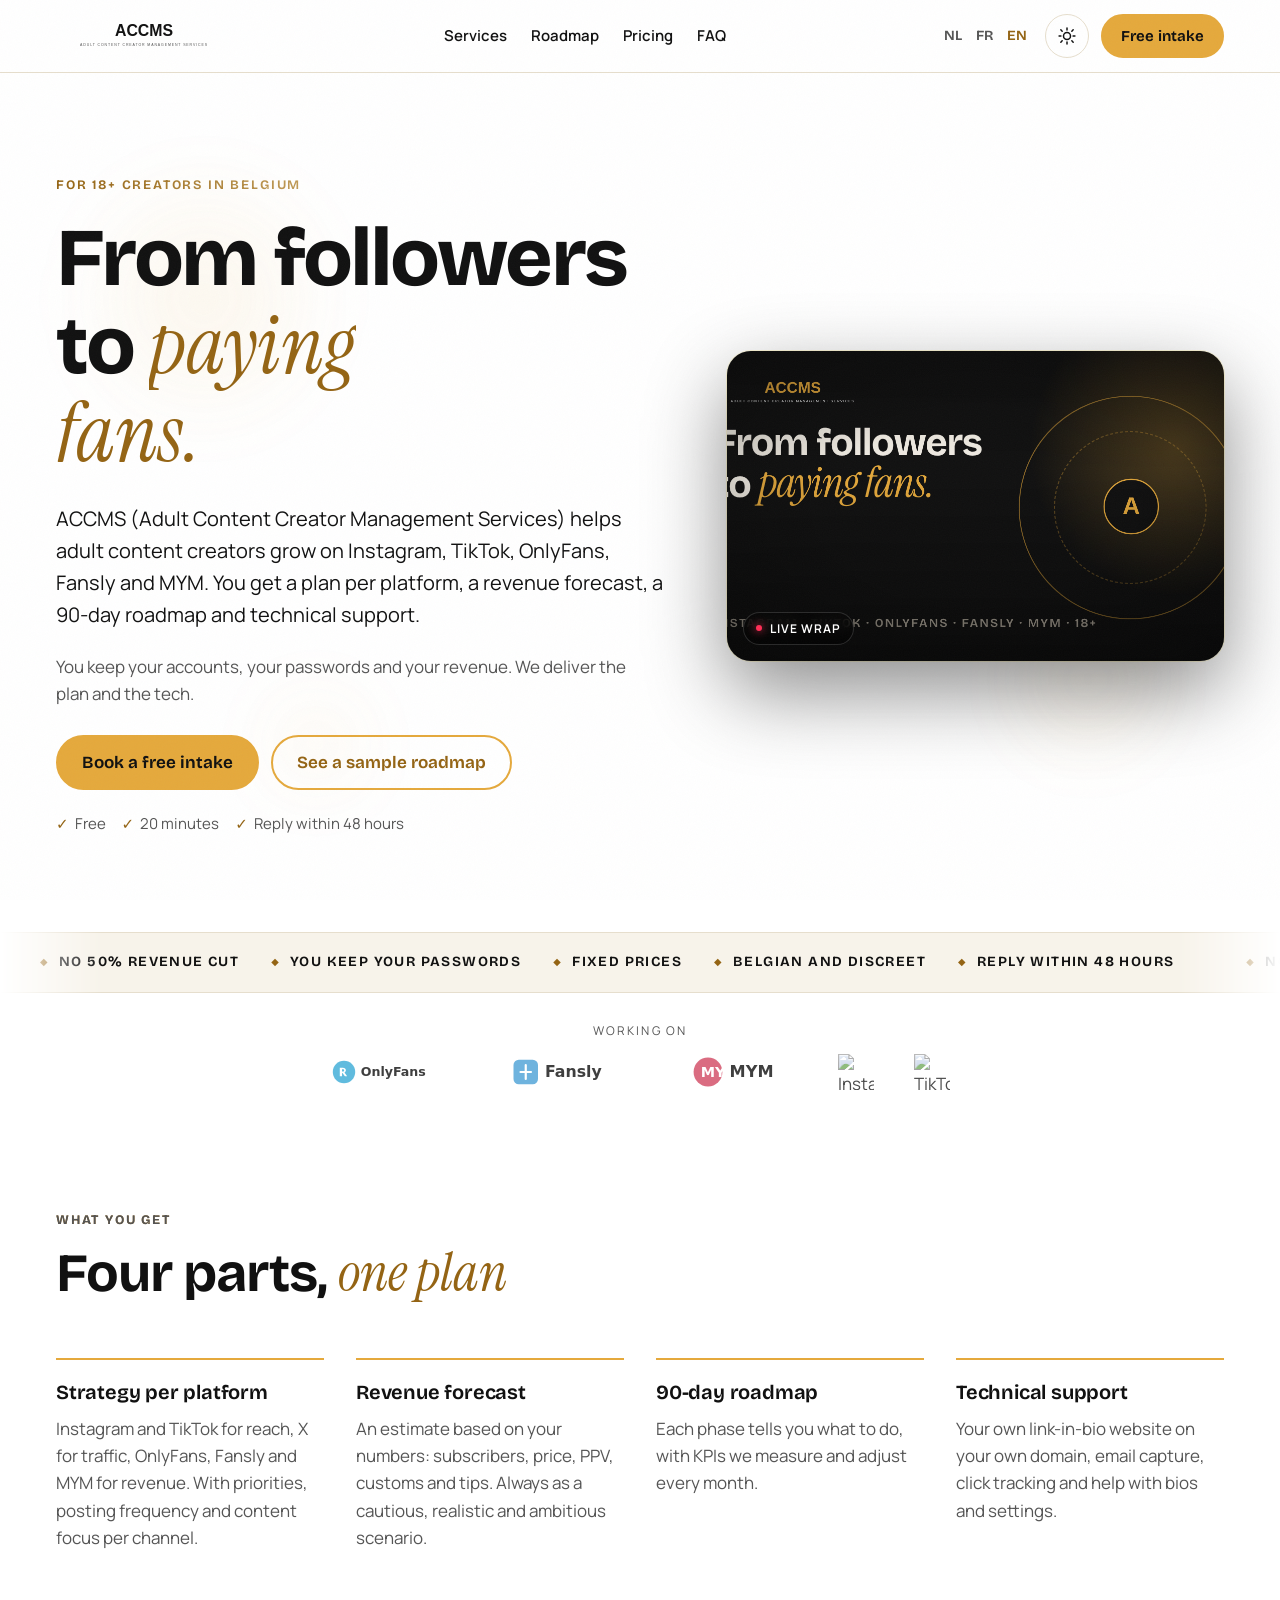
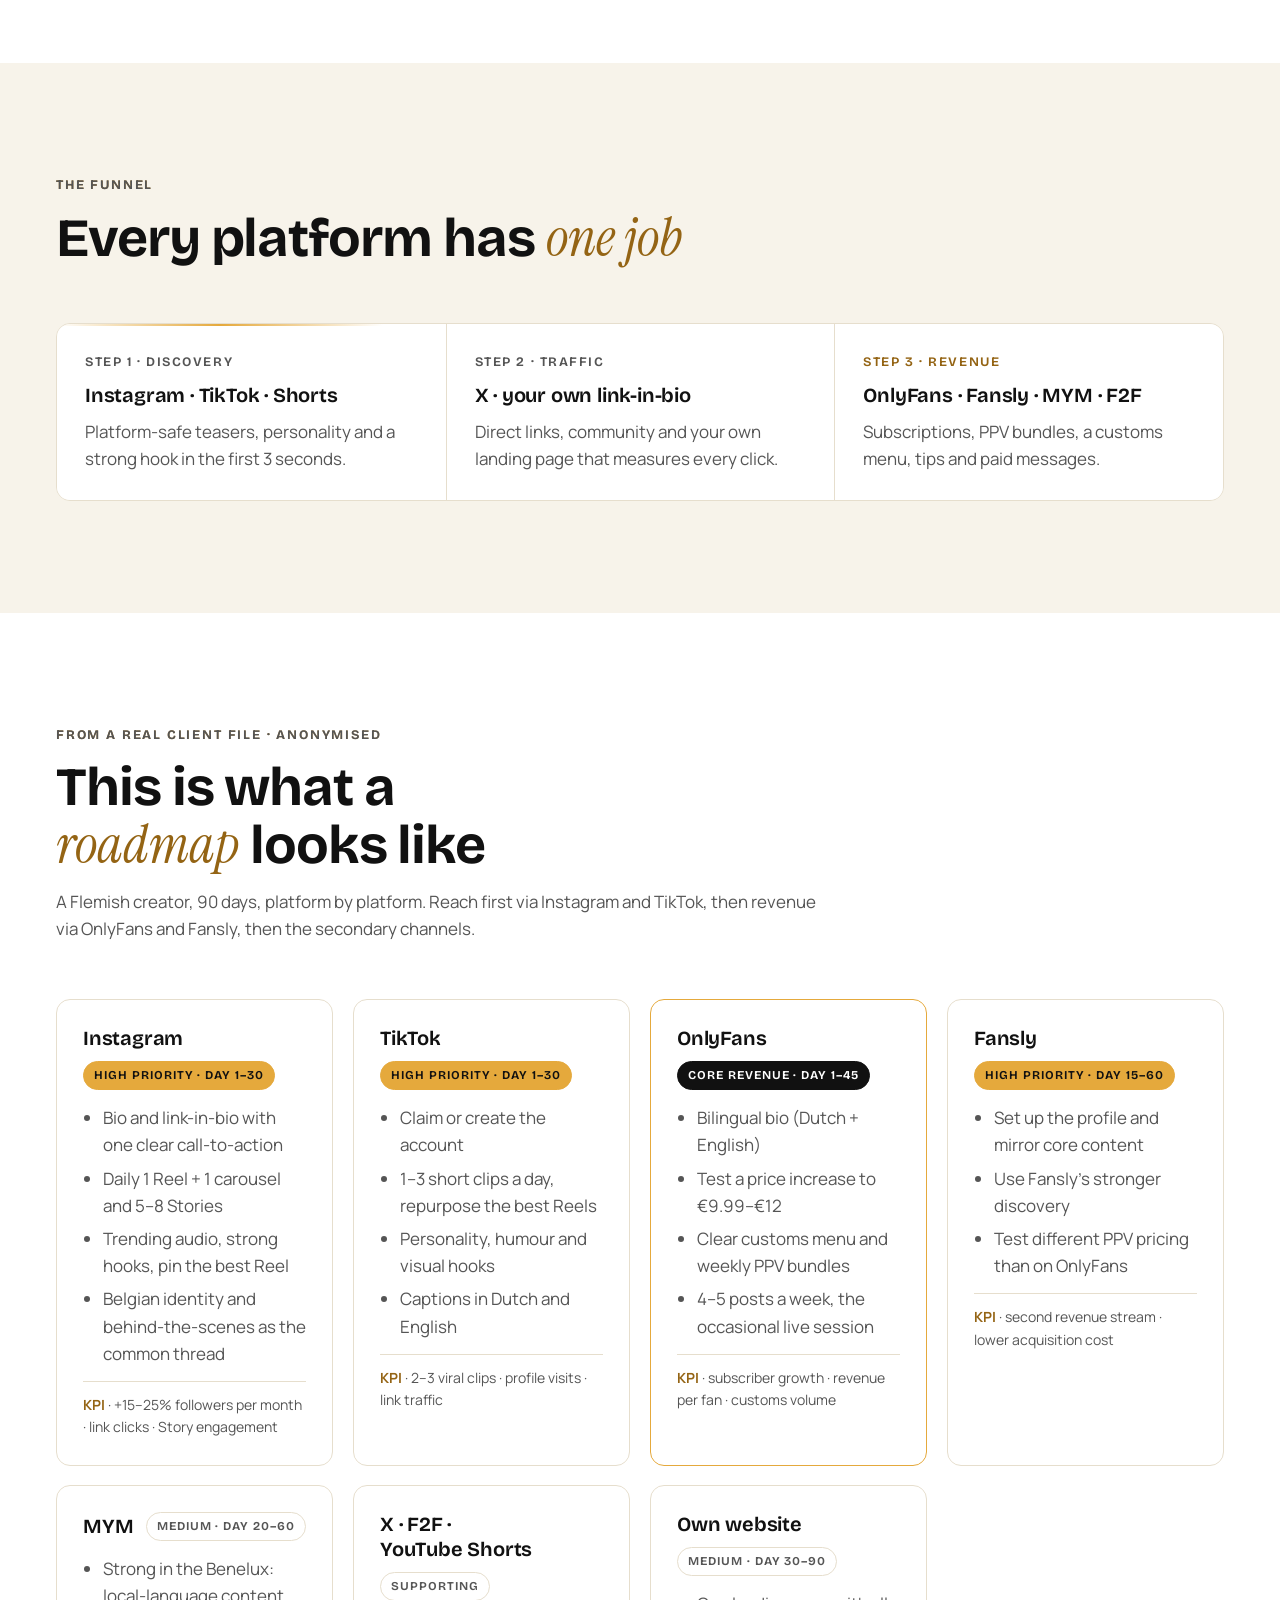
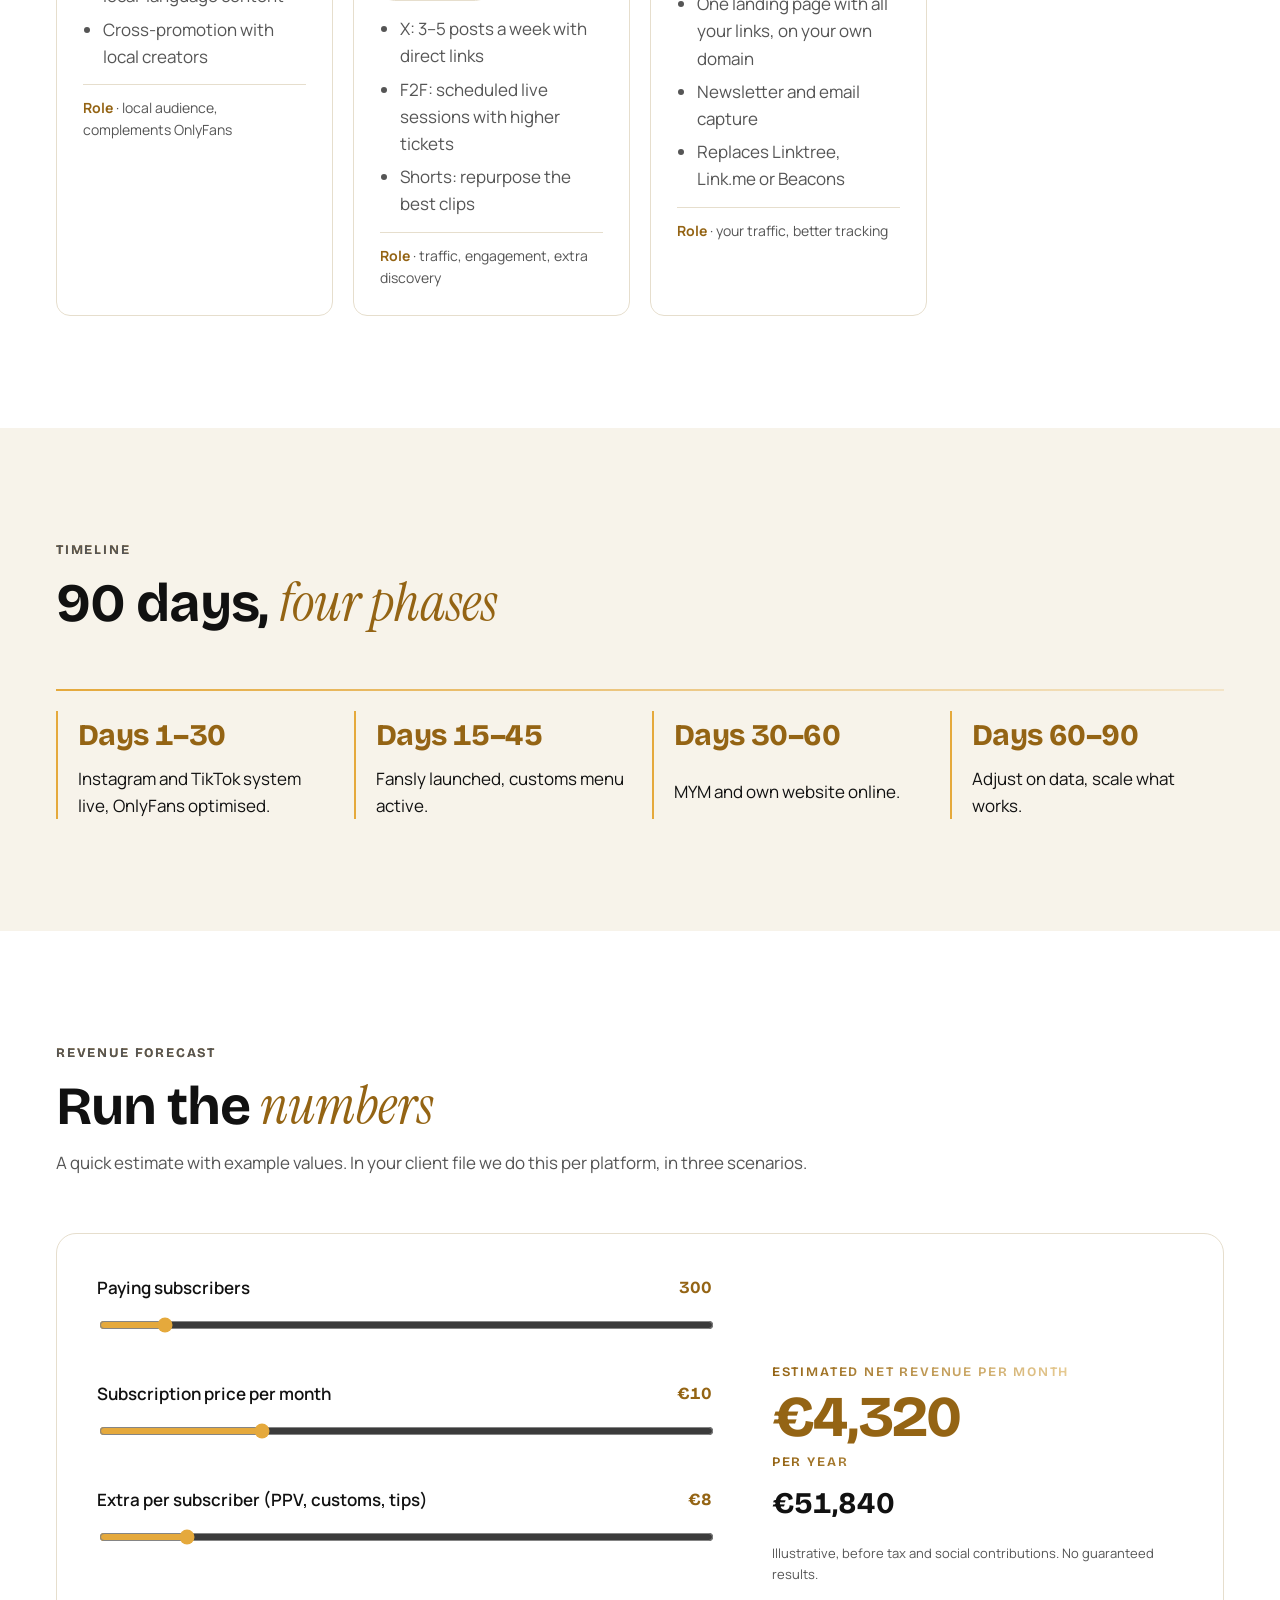
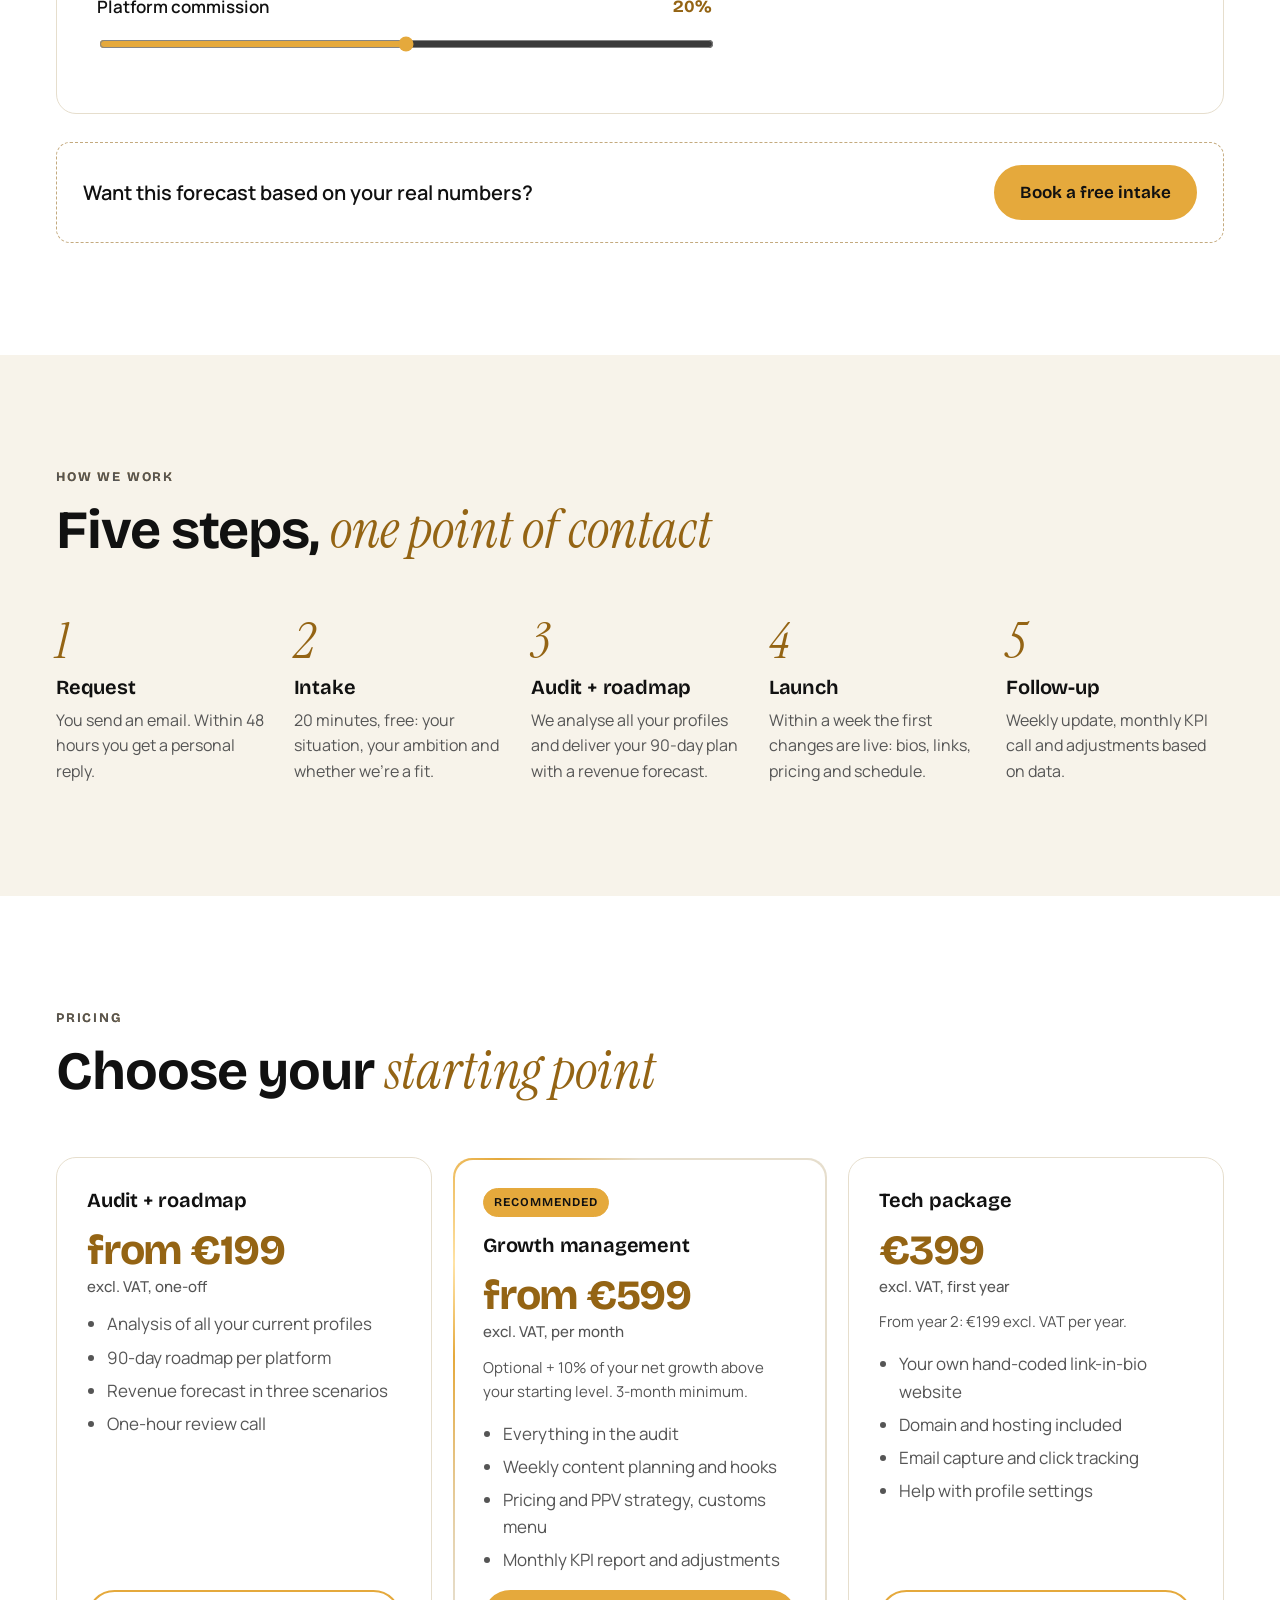
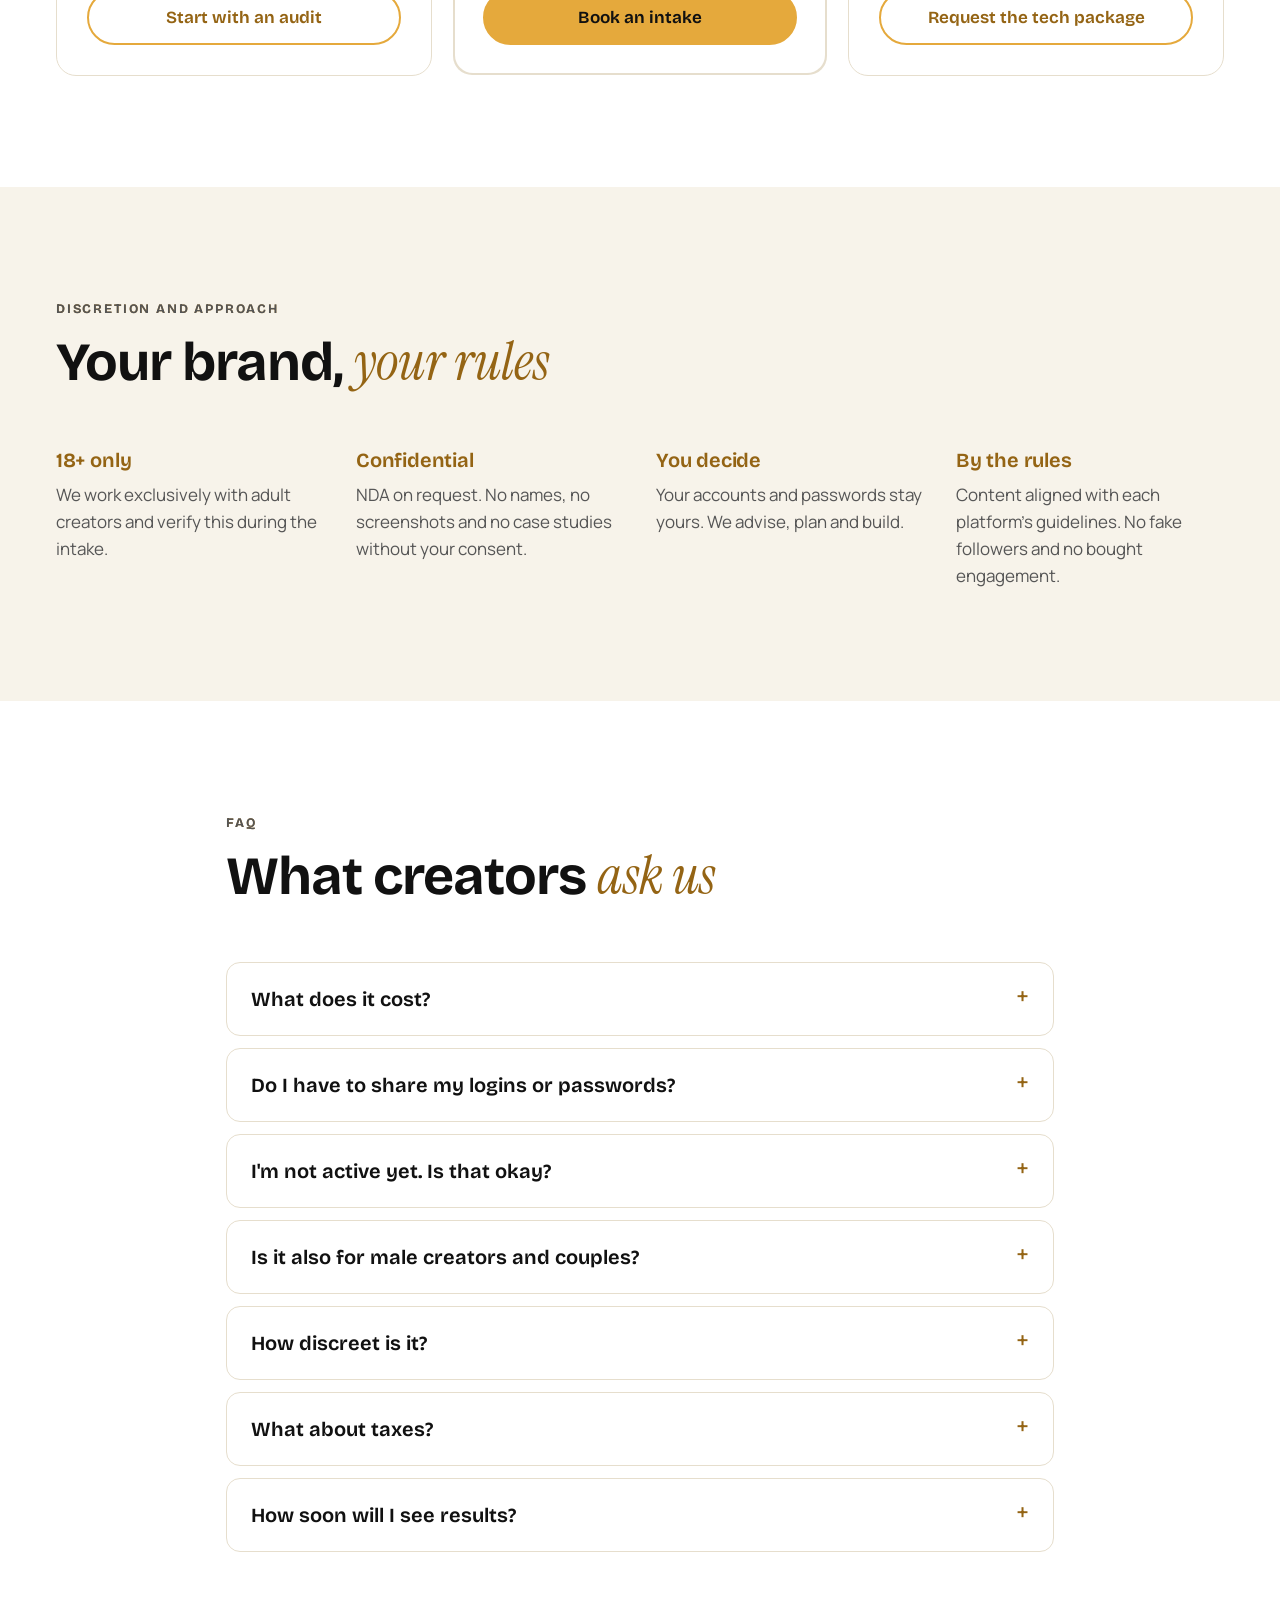
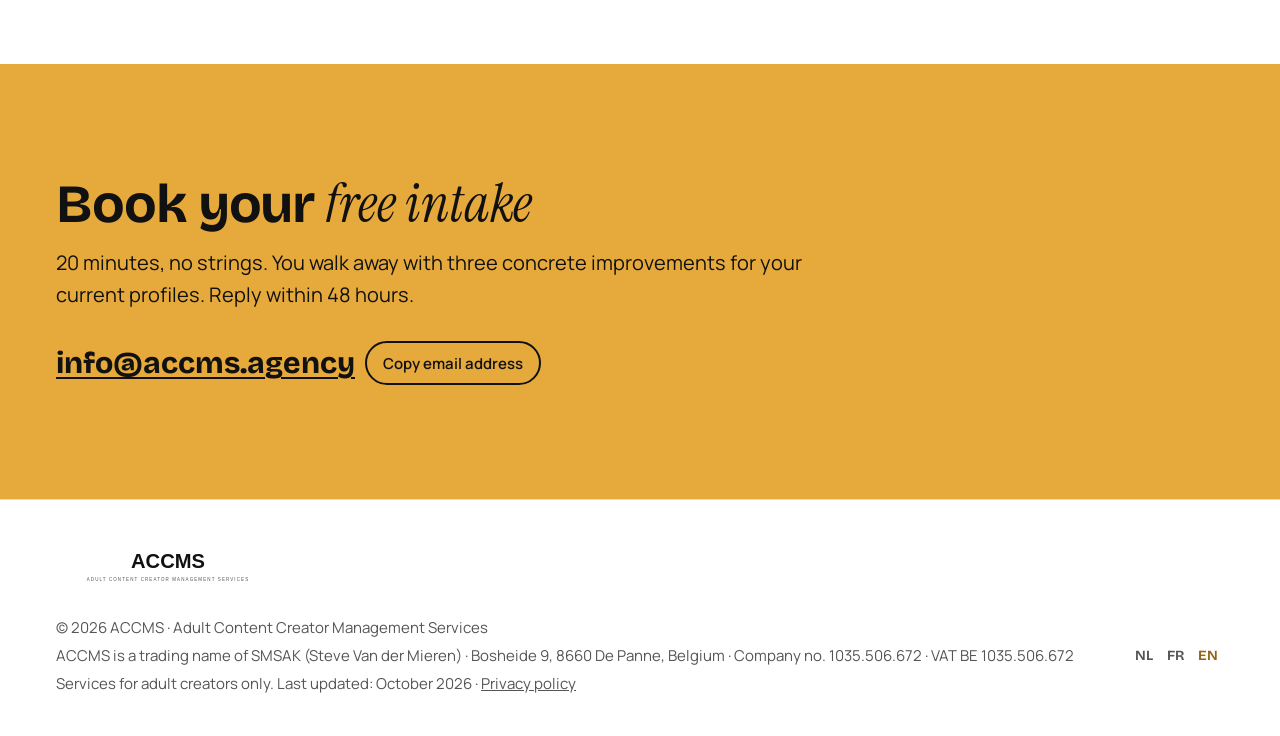
==== en/index.html @ 136c392e "Audit: add OnlyFans/Fansly/MYM platform strip + floating hero" ====
<!doctype html>
<html lang="en" data-locale="en-IE">
<head>
<meta charset="utf-8">
<meta name="viewport" content="width=device-width, initial-scale=1, viewport-fit=cover">
<title>ACCMS · Growth management for adult creators</title>
<meta name="description" content="ACCMS helps 18+ creators grow on Instagram, TikTok, OnlyFans, Fansly and MYM: a 90-day roadmap, revenue forecast and tech support. From €199.">
<link rel="canonical" href="https://www.accms.agency/en/">
<link rel="alternate" hreflang="nl-BE" href="https://www.accms.agency/">
<link rel="alternate" hreflang="fr-BE" href="https://www.accms.agency/fr/">
<link rel="alternate" hreflang="en" href="https://www.accms.agency/en/">
<link rel="alternate" hreflang="x-default" href="https://www.accms.agency/">
<meta name="robots" content="index, follow, max-image-preview:large">
<meta name="theme-color" content="#111111" media="(prefers-color-scheme: dark)">
<meta name="theme-color" content="#FFFFFF" media="(prefers-color-scheme: light)">
<meta property="og:type" content="website">
<meta property="og:site_name" content="ACCMS">
<meta property="og:title" content="ACCMS · Growth management for adult creators">
<meta property="og:description" content="ACCMS helps 18+ creators grow on Instagram, TikTok, OnlyFans, Fansly and MYM: a 90-day roadmap, revenue forecast and tech support. From €199.">
<meta property="og:url" content="https://www.accms.agency/en/">
<meta property="og:image" content="https://www.accms.agency/assets/og-image.png">
<meta property="og:image:width" content="1200">
<meta property="og:image:height" content="630">
<meta property="og:image:alt" content="ACCMS">
<meta property="og:locale" content="en_GB">
<meta property="og:locale:alternate" content="nl_BE">
<meta property="og:locale:alternate" content="fr_BE">
<meta name="twitter:card" content="summary_large_image">
<meta name="twitter:title" content="ACCMS · Growth management for adult creators">
<meta name="twitter:description" content="ACCMS helps 18+ creators grow on Instagram, TikTok, OnlyFans, Fansly and MYM: a 90-day roadmap, revenue forecast and tech support. From €199.">
<meta name="twitter:image" content="https://www.accms.agency/assets/og-image.png">
<link rel="icon" href="../favicon.ico" sizes="any">
<link rel="icon" href="../assets/icon.svg" type="image/svg+xml">
<link rel="apple-touch-icon" href="../assets/apple-touch-icon.png">
<link rel="manifest" href="../site.webmanifest">
<link rel="preload" href="../fonts/bricolage-grotesque.woff2" as="font" type="font/woff2" crossorigin>
<link rel="preload" href="../fonts/manrope.woff2" as="font" type="font/woff2" crossorigin>
<link rel="stylesheet" href="../css/site.css">
<script src="../js/theme.js"></script>
<script src="../js/main.js" defer></script>
<script src="../js/motion.js" defer></script>
<script type="application/ld+json">
{
 "@context": "https://schema.org",
 "@graph": [
  {
   "@type": "ProfessionalService",
   "@id": "https://www.accms.agency/#organization",
   "name": "ACCMS",
   "legalName": "SMSAK",
   "vatID": "BE1035.506.672",
   "taxID": "1035.506.672",
   "founder": {
    "@type": "Person",
    "name": "Steve Van der Mieren"
   },
   "address": {
    "@type": "PostalAddress",
    "streetAddress": "Bosheide 9",
    "postalCode": "8660",
    "addressLocality": "De Panne",
    "addressCountry": "BE"
   },
   "alternateName": "Adult Content Creator Management Services",
   "url": "https://www.accms.agency/",
   "logo": "https://www.accms.agency/assets/icon-512.png",
   "image": "https://www.accms.agency/assets/og-image.png",
   "description": "ACCMS (Adult Content Creator Management Services) helps adult content creators grow on Instagram, TikTok, OnlyFans, Fansly and MYM. You get a plan per platform, a revenue forecast, a 90-day roadmap and technical support.",
   "email": "info@accms.agency",
   "priceRange": "€199–€599",
   "areaServed": {
    "@type": "Country",
    "name": "Belgium"
   },
   "knowsLanguage": [
    "nl",
    "fr",
    "en"
   ],
   "knowsAbout": [
    "Instagram",
    "TikTok",
    "OnlyFans",
    "Fansly",
    "MYM",
    "creator monetization",
    "link-in-bio websites"
   ],
   "hasOfferCatalog": {
    "@type": "OfferCatalog",
    "name": "Pricing",
    "itemListElement": [
     {
      "@type": "Offer",
      "name": "Audit + roadmap",
      "description": "Analysis of all your current profiles · 90-day roadmap per platform · Revenue forecast in three scenarios · One-hour review call",
      "priceSpecification": {
       "@type": "UnitPriceSpecification",
       "priceCurrency": "EUR",
       "valueAddedTaxIncluded": false,
       "minPrice": 199
      },
      "availability": "https://schema.org/InStock",
      "url": "https://www.accms.agency/en/#pricing"
     },
     {
      "@type": "Offer",
      "name": "Growth management",
      "description": "Everything in the audit · Weekly content planning and hooks · Pricing and PPV strategy, customs menu · Monthly KPI report and adjustments",
      "priceSpecification": {
       "@type": "UnitPriceSpecification",
       "priceCurrency": "EUR",
       "valueAddedTaxIncluded": false,
       "minPrice": 599,
       "unitCode": "MON"
      },
      "availability": "https://schema.org/InStock",
      "url": "https://www.accms.agency/en/#pricing"
     },
     {
      "@type": "Offer",
      "name": "Tech package",
      "description": "Your own hand-coded link-in-bio website · Domain and hosting included · Email capture and click tracking · Help with profile settings",
      "priceSpecification": {
       "@type": "UnitPriceSpecification",
       "priceCurrency": "EUR",
       "valueAddedTaxIncluded": false,
       "price": 399
      },
      "availability": "https://schema.org/InStock",
      "url": "https://www.accms.agency/en/#pricing"
     }
    ]
   }
  },
  {
   "@type": "WebSite",
   "@id": "https://www.accms.agency/#website",
   "url": "https://www.accms.agency/",
   "name": "ACCMS",
   "inLanguage": [
    "nl-BE",
    "fr-BE",
    "en"
   ],
   "publisher": {
    "@id": "https://www.accms.agency/#organization"
   }
  },
  {
   "@type": "WebPage",
   "@id": "https://www.accms.agency/en/#webpage",
   "url": "https://www.accms.agency/en/",
   "name": "ACCMS · Growth management for adult creators",
   "description": "ACCMS helps 18+ creators grow on Instagram, TikTok, OnlyFans, Fansly and MYM: a 90-day roadmap, revenue forecast and tech support. From €199.",
   "inLanguage": "en",
   "isPartOf": {
    "@id": "https://www.accms.agency/#website"
   },
   "about": {
    "@id": "https://www.accms.agency/#organization"
   },
   "dateModified": "2026-10-23"
  },
  {
   "@type": "FAQPage",
   "@id": "https://www.accms.agency/en/#faq",
   "inLanguage": "en",
   "mainEntity": [
    {
     "@type": "Question",
     "name": "What does it cost?",
     "acceptedAnswer": {
      "@type": "Answer",
      "text": "Audit + roadmap from €199, tech package €399 (from year 2 €199 per year) and growth management from €599 a month, with an optional 10% of your net growth above your starting level. All prices exclude VAT. We don't take 50% of your revenue."
     }
    },
    {
     "@type": "Question",
     "name": "Do I have to share my logins or passwords?",
     "acceptedAnswer": {
      "@type": "Answer",
      "text": "No. You keep your accounts, your passwords and your fans. We deliver the plan, the copy, the schedule and the tech; you publish."
     }
    },
    {
     "@type": "Question",
     "name": "I'm not active yet. Is that okay?",
     "acceptedAnswer": {
      "@type": "Answer",
      "text": "Yes. We build your platforms from scratch, in the right order: reach first, then revenue."
     }
    },
    {
     "@type": "Question",
     "name": "Is it also for male creators and couples?",
     "acceptedAnswer": {
      "@type": "Answer",
      "text": "Yes. The strategy depends on your audience and your niche."
     }
    },
    {
     "@type": "Question",
     "name": "How discreet is it?",
     "acceptedAnswer": {
      "@type": "Answer",
      "text": "NDA on request, no names or screenshots without your consent, and we help you keep your real identity separate from your creator name."
     }
    },
    {
     "@type": "Question",
     "name": "What about taxes?",
     "acceptedAnswer": {
      "@type": "Answer",
      "text": "Creator income is taxable in Belgium. We don't give tax advice; sort this out with an accountant."
     }
    },
    {
     "@type": "Question",
     "name": "How soon will I see results?",
     "acceptedAnswer": {
      "@type": "Answer",
      "text": "We review the first measurable numbers after 30 days. No guarantees, but a plan we adjust every month."
     }
    }
   ]
  }
 ]
}
</script>
</head>
<body>
<div class="progress" aria-hidden="true"></div>
<a class="skip" href="#main">Skip to content</a>
<header class="site-header">
<div class="wrap header-row">
<a class="brand" href="../en/" aria-label="ACCMS">
<img class="logo-dark" src="../assets/accms-logo-dark.svg" alt="ACCMS – Adult Content Creator Management Services" width="176" height="44">
<img class="logo-light" src="../assets/accms-logo-light.svg" alt="ACCMS – Adult Content Creator Management Services" width="176" height="44">
</a>
<nav class="main-nav" aria-label="Menu"><a href="#services">Services</a><a href="#roadmap">Roadmap</a><a href="#pricing">Pricing</a><a href="#faq">FAQ</a></nav>
<div class="header-tools">
<nav class="lang" aria-label="Language"><a href="../" hreflang="nl-BE" lang="nl-BE">NL</a><a href="../fr/" hreflang="fr-BE" lang="fr-BE">FR</a><a href="../en/" hreflang="en" lang="en" aria-current="page">EN</a></nav>
<button class="theme-toggle" id="theme-toggle" type="button" aria-label="Switch between light and dark theme" aria-pressed="false"><svg class="icon-sun" viewBox="0 0 24 24" fill="none" stroke="currentColor" stroke-width="1.8" stroke-linecap="round" aria-hidden="true"><circle cx="12" cy="12" r="4.2"/><path d="M12 2.5v2.2M12 19.3v2.2M4.6 4.6l1.6 1.6M17.8 17.8l1.6 1.6M2.5 12h2.2M19.3 12h2.2M4.6 19.4l1.6-1.6M17.8 6.2l1.6-1.6"/></svg><svg class="icon-moon" viewBox="0 0 24 24" fill="none" stroke="currentColor" stroke-width="1.8" stroke-linejoin="round" aria-hidden="true"><path d="M20.5 14.6A8.5 8.5 0 0 1 9.4 3.5a8.5 8.5 0 1 0 11.1 11.1Z"/></svg></button>
<a class="btn btn-primary header-cta" href="#contact">Free intake</a>
</div>
</div>
</header>

<main id="main">
<section class="hero">
<canvas class="hero-canvas" aria-hidden="true"></canvas>
<div class="wrap hero-grid">
<div class="hero-copy">
<p class="label fade-in">For 18+ creators in Belgium</p>
<h1><span class="line"><span class="d0">From followers</span></span><span class="line"><span class="d1">to <em>paying</em></span></span><span class="line"><span class="d2"><em>fans.</em></span></span></h1>
<p class="lead fade-in">ACCMS (Adult Content Creator Management Services) helps adult content creators grow on Instagram, TikTok, OnlyFans, Fansly and MYM. You get a plan per platform, a revenue forecast, a 90-day roadmap and technical support.</p>
<p class="promise fade-in">You keep your accounts, your passwords and your revenue. We deliver the plan and the tech.</p>
<div class="hero-ctas fade-in"><a class="btn btn-primary" href="#contact">Book a free intake</a><a class="btn btn-ghost" href="#roadmap">See a sample roadmap</a></div>
<p class="micro fade-in"><span>Free</span><span>20 minutes</span><span>Reply within 48 hours</span></p>
</div>
<figure class="hero-visual">
<video class="hero-video" autoplay muted loop playsinline preload="auto" poster="../assets/og-image.png">
<source src="../assets/hero-car.mp4" type="video/mp4">
</video>
<div class="hero-video-overlay" aria-hidden="true"></div>
<span class="hero-video-badge" aria-hidden="true">Live wrap</span>
</figure>
</div>
</section>

<div class="usp"><div class="track"><ul><li>No 50% revenue cut</li><li>You keep your passwords</li><li>Fixed prices</li><li>Belgian and discreet</li><li>Reply within 48 hours</li></ul><ul aria-hidden="true"><li>No 50% revenue cut</li><li>You keep your passwords</li><li>Fixed prices</li><li>Belgian and discreet</li><li>Reply within 48 hours</li></ul></div></div>

<section class="platforms" aria-label="Platforms">
  <div class="wrap">
    <p class="platforms-label">Working on</p>
    <div class="platform-row">
      <div class="platform-item"><img src="../assets/platforms/onlyfans.svg" alt="OnlyFans" width="140" height="36"></div>
      <div class="platform-item"><img src="../assets/platforms/fansly.svg" alt="Fansly" width="120" height="36"></div>
      <div class="platform-item"><img src="../assets/platforms/mym.svg" alt="MYM" width="100" height="36"></div>
      <div class="platform-item"><img src="../assets/platforms/instagram.svg" alt="Instagram" width="40" height="40"></div>
      <div class="platform-item"><img src="../assets/platforms/tiktok.svg" alt="TikTok" width="40" height="40"></div>
    </div>
  </div>
</section>

<section class="section" id="services" aria-labelledby="h-services">
<div class="wrap">
<div class="section-head" data-reveal><p class="label">What you get</p><h2 id="h-services">Four parts, <em>one plan</em></h2></div>
<div class="cols-4"><div class="col" data-reveal><h3>Strategy per platform</h3><p>Instagram and TikTok for reach, X for traffic, OnlyFans, Fansly and MYM for revenue. With priorities, posting frequency and content focus per channel.</p></div><div class="col" data-reveal><h3>Revenue forecast</h3><p>An estimate based on your numbers: subscribers, price, PPV, customs and tips. Always as a cautious, realistic and ambitious scenario.</p></div><div class="col" data-reveal><h3>90-day roadmap</h3><p>Each phase tells you what to do, with KPIs we measure and adjust every month.</p></div><div class="col" data-reveal><h3>Technical support</h3><p>Your own link-in-bio website on your own domain, email capture, click tracking and help with bios and settings.</p></div></div>
</div>
</section>

<section class="section band" aria-labelledby="h-funnel">
<div class="wrap">
<div class="section-head" data-reveal><p class="label">The funnel</p><h2 id="h-funnel">Every platform has <em>one job</em></h2></div>
<div class="funnel"><div data-reveal><span class="step">Step 1 · Discovery</span><h3>Instagram · TikTok · Shorts</h3><p>Platform-safe teasers, personality and a strong hook in the first 3 seconds.</p></div><div data-reveal><span class="step">Step 2 · Traffic</span><h3>X · your own link-in-bio</h3><p>Direct links, community and your own landing page that measures every click.</p></div><div data-reveal><span class="step">Step 3 · Revenue</span><h3>OnlyFans · Fansly · MYM · F2F</h3><p>Subscriptions, PPV bundles, a customs menu, tips and paid messages.</p></div></div>
</div>
</section>

<section class="section" id="roadmap" aria-labelledby="h-roadmap">
<div class="wrap">
<div class="section-head" data-reveal><p class="label">From a real client file · anonymised</p><h2 id="h-roadmap">This is what a <em>roadmap</em> looks like</h2><p>A Flemish creator, 90 days, platform by platform. Reach first via Instagram and TikTok, then revenue via OnlyFans and Fansly, then the secondary channels.</p></div>
<div class="cards"><article data-reveal class="card"><div class="card-top"><h3>Instagram</h3><span class="badge hi">High priority · day 1–30</span></div><ul><li>Bio and link-in-bio with one clear call-to-action</li><li>Daily 1 Reel + 1 carousel and 5–8 Stories</li><li>Trending audio, strong hooks, pin the best Reel</li><li>Belgian identity and behind-the-scenes as the common thread</li></ul><p class="kpi"><strong>KPI</strong> · +15–25% followers per month · link clicks · Story engagement</p></article><article data-reveal class="card"><div class="card-top"><h3>TikTok</h3><span class="badge hi">High priority · day 1–30</span></div><ul><li>Claim or create the account</li><li>1–3 short clips a day, repurpose the best Reels</li><li>Personality, humour and visual hooks</li><li>Captions in Dutch and English</li></ul><p class="kpi"><strong>KPI</strong> · 2–3 viral clips · profile visits · link traffic</p></article><article data-reveal class="card core"><div class="card-top"><h3>OnlyFans</h3><span class="badge core">Core revenue · day 1–45</span></div><ul><li>Bilingual bio (Dutch + English)</li><li>Test a price increase to €9.99–€12</li><li>Clear customs menu and weekly PPV bundles</li><li>4–5 posts a week, the occasional live session</li></ul><p class="kpi"><strong>KPI</strong> · subscriber growth · revenue per fan · customs volume</p></article><article data-reveal class="card"><div class="card-top"><h3>Fansly</h3><span class="badge hi">High priority · day 15–60</span></div><ul><li>Set up the profile and mirror core content</li><li>Use Fansly's stronger discovery</li><li>Test different PPV pricing than on OnlyFans</li></ul><p class="kpi"><strong>KPI</strong> · second revenue stream · lower acquisition cost</p></article><article data-reveal class="card"><div class="card-top"><h3>MYM</h3><span class="badge mid">Medium · day 20–60</span></div><ul><li>Strong in the Benelux: local-language content</li><li>Cross-promotion with local creators</li></ul><p class="kpi"><strong>Role</strong> · local audience, complements OnlyFans</p></article><article data-reveal class="card"><div class="card-top"><h3>X · F2F · YouTube Shorts</h3><span class="badge mid">Supporting</span></div><ul><li>X: 3–5 posts a week with direct links</li><li>F2F: scheduled live sessions with higher tickets</li><li>Shorts: repurpose the best clips</li></ul><p class="kpi"><strong>Role</strong> · traffic, engagement, extra discovery</p></article><article data-reveal class="card"><div class="card-top"><h3>Own website</h3><span class="badge mid">Medium · day 30–90</span></div><ul><li>One landing page with all your links, on your own domain</li><li>Newsletter and email capture</li><li>Replaces Linktree, Link.me or Beacons</li></ul><p class="kpi"><strong>Role</strong> · your traffic, better tracking</p></article></div>
</div>
</section>

<section class="section band" aria-labelledby="h-timeline">
<div class="wrap">
<div class="section-head" data-reveal><p class="label">Timeline</p><h2 id="h-timeline">90 days, <em>four phases</em></h2></div>
<ol class="timeline" data-reveal><li><span class="when">Days 1–30</span><p>Instagram and TikTok system live, OnlyFans optimised.</p></li><li><span class="when">Days 15–45</span><p>Fansly launched, customs menu active.</p></li><li><span class="when">Days 30–60</span><p>MYM and own website online.</p></li><li><span class="when">Days 60–90</span><p>Adjust on data, scale what works.</p></li></ol>
</div>
</section>

<section class="section" id="forecast" aria-labelledby="h-forecast">
<div class="wrap">
<div class="section-head" data-reveal><p class="label">Revenue forecast</p><h2 id="h-forecast">Run the <em>numbers</em></h2><p>A quick estimate with example values. In your client file we do this per platform, in three scenarios.</p></div>
<div class="calc" data-reveal>
<div class="calc-inputs"><div class="field"><label for="calc-subs"><span>Paying subscribers</span><output id="out-subs" for="calc-subs">300</output></label><input id="calc-subs" type="range" min="10" max="3000" step="10" value="300"></div><div class="field"><label for="calc-price"><span>Subscription price per month</span><output id="out-price" for="calc-price">€10</output></label><input id="calc-price" type="range" min="3" max="30" step="1" value="10"></div><div class="field"><label for="calc-extra"><span>Extra per subscriber (PPV, customs, tips)</span><output id="out-extra" for="calc-extra">€8</output></label><input id="calc-extra" type="range" min="0" max="60" step="1" value="8"></div><div class="field"><label for="calc-fee"><span>Platform commission</span><output id="out-fee" for="calc-fee">20%</output></label><input id="calc-fee" type="range" min="0" max="40" step="1" value="20"></div></div>
<div class="calc-result" aria-live="polite">
<span class="label">Estimated net revenue per month</span>
<span class="big" id="calc-monthly">€4,320</span>
<span class="label">Per year</span>
<span class="mid" id="calc-yearly">€51,840</span>
<small>Illustrative, before tax and social contributions. No guaranteed results.</small>
</div>
</div>
<div class="cta-strip" data-reveal><p>Want this forecast based on your real numbers?</p><a class="btn btn-primary" href="#contact">Book a free intake</a></div>
</div>
</section>

<section class="section band" id="process" aria-labelledby="h-process">
<div class="wrap">
<div class="section-head" data-reveal><p class="label">How we work</p><h2 id="h-process">Five steps, <em>one point of contact</em></h2></div>
<ol class="steps"><li data-reveal><h3>Request</h3><p>You send an email. Within 48 hours you get a personal reply.</p></li><li data-reveal><h3>Intake</h3><p>20 minutes, free: your situation, your ambition and whether we're a fit.</p></li><li data-reveal><h3>Audit + roadmap</h3><p>We analyse all your profiles and deliver your 90-day plan with a revenue forecast.</p></li><li data-reveal><h3>Launch</h3><p>Within a week the first changes are live: bios, links, pricing and schedule.</p></li><li data-reveal><h3>Follow-up</h3><p>Weekly update, monthly KPI call and adjustments based on data.</p></li></ol>
</div>
</section>

<section class="section" id="pricing" aria-labelledby="h-pricing">
<div class="wrap">
<div class="section-head" data-reveal><p class="label">Pricing</p><h2 id="h-pricing">Choose your <em>starting point</em></h2></div>
<div class="plans"><article data-reveal class="plan"><h3>Audit + roadmap</h3><p class="price">from €199<small>excl. VAT, one-off</small></p><ul><li>Analysis of all your current profiles</li><li>90-day roadmap per platform</li><li>Revenue forecast in three scenarios</li><li>One-hour review call</li></ul><a class="btn btn-ghost" href="#contact">Start with an audit</a></article><article data-reveal class="plan featured"><span class="badge hi flag">Recommended</span><h3>Growth management</h3><p class="price">from €599<small>excl. VAT, per month</small></p><p class="note">Optional + 10% of your net growth above your starting level. 3-month minimum.</p><ul><li>Everything in the audit</li><li>Weekly content planning and hooks</li><li>Pricing and PPV strategy, customs menu</li><li>Monthly KPI report and adjustments</li></ul><a class="btn btn-primary" href="#contact">Book an intake</a></article><article data-reveal class="plan"><h3>Tech package</h3><p class="price">€399<small>excl. VAT, first year</small></p><p class="note">From year 2: €199 excl. VAT per year.</p><ul><li>Your own hand-coded link-in-bio website</li><li>Domain and hosting included</li><li>Email capture and click tracking</li><li>Help with profile settings</li></ul><a class="btn btn-ghost" href="#contact">Request the tech package</a></article></div>
</div>
</section>

<section class="section band" aria-labelledby="h-trust">
<div class="wrap">
<div class="section-head" data-reveal><p class="label">Discretion and approach</p><h2 id="h-trust">Your brand, <em>your rules</em></h2></div>
<div class="trust"><div data-reveal><h3>18+ only</h3><p>We work exclusively with adult creators and verify this during the intake.</p></div><div data-reveal><h3>Confidential</h3><p>NDA on request. No names, no screenshots and no case studies without your consent.</p></div><div data-reveal><h3>You decide</h3><p>Your accounts and passwords stay yours. We advise, plan and build.</p></div><div data-reveal><h3>By the rules</h3><p>Content aligned with each platform's guidelines. No fake followers and no bought engagement.</p></div></div>
</div>
</section>

<section class="section" id="faq" aria-labelledby="h-faq">
<div class="wrap faq">
<div class="section-head" data-reveal><p class="label">FAQ</p><h2 id="h-faq">What creators <em>ask us</em></h2></div>
<div class="faq-list" data-reveal><details><summary>What does it cost?</summary><p>Audit + roadmap from €199, tech package €399 (from year 2 €199 per year) and growth management from €599 a month, with an optional 10% of your net growth above your starting level. All prices exclude VAT. We don't take 50% of your revenue.</p></details><details><summary>Do I have to share my logins or passwords?</summary><p>No. You keep your accounts, your passwords and your fans. We deliver the plan, the copy, the schedule and the tech; you publish.</p></details><details><summary>I'm not active yet. Is that okay?</summary><p>Yes. We build your platforms from scratch, in the right order: reach first, then revenue.</p></details><details><summary>Is it also for male creators and couples?</summary><p>Yes. The strategy depends on your audience and your niche.</p></details><details><summary>How discreet is it?</summary><p>NDA on request, no names or screenshots without your consent, and we help you keep your real identity separate from your creator name.</p></details><details><summary>What about taxes?</summary><p>Creator income is taxable in Belgium. We don't give tax advice; sort this out with an accountant.</p></details><details><summary>How soon will I see results?</summary><p>We review the first measurable numbers after 30 days. No guarantees, but a plan we adjust every month.</p></details></div>
</div>
</section>

<section class="section contact" id="contact" aria-labelledby="h-contact">
<div class="wrap contact-row">
<div><h2 id="h-contact">Book your <em>free intake</em></h2><p>20 minutes, no strings. You walk away with three concrete improvements for your current profiles. Reply within 48 hours.</p></div>
<div class="mail"><a id="mail-address" href="mailto:info@accms.agency?subject=ACCMS%20intake">info@accms.agency</a><button class="copy-btn" id="copy-mail" type="button" data-done="Copied">Copy email address</button></div>
</div>
</section>
</main>

<footer class="site-footer">
<div class="wrap footer-row">
<img class="logo-dark" src="../assets/accms-logo-dark.svg" alt="ACCMS" width="224" height="56" loading="lazy">
<img class="logo-light" src="../assets/accms-logo-light.svg" alt="ACCMS" width="224" height="56" loading="lazy">
<div class="footer-meta"><span>© 2026 ACCMS · Adult Content Creator Management Services</span><span>ACCMS is a trading name of SMSAK (Steve Van der Mieren) · Bosheide 9, 8660 De Panne, Belgium · Company no. 1035.506.672 · VAT BE 1035.506.672</span><span>Services for adult creators only. Last updated: October 2026 · <a href="privacy">Privacy policy</a></span></div>
<nav class="lang" aria-label="Language"><a href="../" hreflang="nl-BE" lang="nl-BE">NL</a><a href="../fr/" hreflang="fr-BE" lang="fr-BE">FR</a><a href="../en/" hreflang="en" lang="en" aria-current="page">EN</a></nav>
</div>
</footer>
</body>
</html>
---- css/site.css ----
/* ACCMS — Layout: zwarte grond uit het logo, goud als enige accent, één orbit-diagram als hero-moment.
   Dark-first: bare :root = donker (matcht de #111111 van het logo), licht via prefers-color-scheme of de toggle. */

@font-face { font-family: "Bricolage Grotesque"; src: url("../fonts/bricolage-grotesque.woff2") format("woff2"); font-weight: 200 800; font-display: swap; }
@font-face { font-family: "Instrument Serif"; src: url("../fonts/instrument-serif-italic.woff2") format("woff2"); font-style: italic; font-weight: 400; font-display: swap; }
@font-face { font-family: "Manrope"; src: url("../fonts/manrope.woff2") format("woff2"); font-weight: 200 800; font-display: swap; }

:root {
  --bg: #111111;
  --band: #1A1813;
  --card: #201D17;
  --line: #34302A;
  --fg: #F4EFE6;
  --muted: #B5AD9F;
  --accent: #E5A93C;
  --accent-ink: #E5A93C;
  --on-accent: #111111;
  --glow: rgba(229, 169, 60, .22);
  --ring: rgba(229, 169, 60, .55);
  --ring-soft: rgba(229, 169, 60, .3);

  --font-display: "Bricolage Grotesque", "Arial Narrow", system-ui, sans-serif;
  --font-accent: "Instrument Serif", Georgia, "Times New Roman", serif;
  --font-body: "Manrope", system-ui, -apple-system, "Segoe UI", sans-serif;

  --step-label: .8125rem;
  --step-0: 1.0625rem;
  --step-1: 1.25rem;
  --step-2: clamp(1.5rem, 2.4vw, 1.875rem);
  --step-3: clamp(2.1rem, 4.2vw, 3.4rem);
  --step-4: clamp(2.7rem, 6.4vw, 5.25rem);
  --radius: 14px;
  /* Motion tokens (motion-anti-slop): expressive curves, used sparingly */
  --dur-fast-01: 70ms; --dur-fast-02: 110ms;
  --dur-moderate-01: 150ms; --dur-moderate-02: 240ms;
  --dur-slow-01: 400ms; --dur-slow-02: 700ms;
  --ease-standard: cubic-bezier(0.4, 0.14, 0.3, 1);
  --ease-entrance: cubic-bezier(0, 0, 0.3, 1);
  --ease-exit: cubic-bezier(0.4, 0.14, 1, 1);
  --gutter: max(16px, env(safe-area-inset-left, 0px));
  --gutter-r: max(16px, env(safe-area-inset-right, 0px));
  color-scheme: dark;
}

@media (prefers-color-scheme: light) {
  :root:not([data-theme="dark"]) {
    --bg: #FFFFFF; --band: #F7F3EA; --card: #FFFFFF; --line: #E6DECD;
    --fg: #111111; --muted: #555555; --accent: #E5A93C; --accent-ink: #946414; --on-accent: #111111;
    --glow: rgba(229, 169, 60, .28); --ring: rgba(148, 100, 20, .55); --ring-soft: rgba(148, 100, 20, .3);
    color-scheme: light;
  }
}
:root[data-theme="light"] {
  --bg: #FFFFFF; --band: #F7F3EA; --card: #FFFFFF; --line: #E6DECD;
  --fg: #111111; --muted: #555555; --accent: #E5A93C; --accent-ink: #946414; --on-accent: #111111;
  --glow: rgba(229, 169, 60, .28); --ring: rgba(148, 100, 20, .55); --ring-soft: rgba(148, 100, 20, .3);
  color-scheme: light;
}

*, *::before, *::after { box-sizing: border-box; }
html { scroll-behavior: smooth; scroll-padding-top: 88px; }
body {
  margin: 0; background: var(--bg); color: var(--fg);
  font-family: var(--font-body); font-size: var(--step-0); line-height: 1.6;
  -webkit-font-smoothing: antialiased; text-rendering: optimizeLegibility;
}
body::before { content: ""; position: fixed; inset: 0 0 auto; height: env(safe-area-inset-top, 0px); z-index: 30; background: var(--bg); }
img { max-width: 100%; display: block; }
a { color: var(--accent-ink); }
a:hover { color: var(--fg); }
:focus-visible { outline: 2px solid var(--accent); outline-offset: 3px; border-radius: 4px; }
h1, h2, h3 { font-family: var(--font-display); line-height: 1.05; margin: 0; text-wrap: balance; letter-spacing: -.02em; }
h2 { font-size: var(--step-3); font-weight: 700; }
h3 { font-size: var(--step-1); font-weight: 650; letter-spacing: -.01em; line-height: 1.25; }
p { margin: 0; }
em.serif, h1 em, h2 em { font-family: var(--font-accent); font-style: italic; font-weight: 400; color: var(--accent-ink); letter-spacing: 0; }

.wrap { max-width: 1200px; margin-inline: auto; padding-left: var(--gutter); padding-right: var(--gutter-r); }
.section { padding-block: clamp(64px, 9vw, 112px); }
.band { background: var(--band); }
.label { font-family: var(--font-display); font-size: var(--step-label); font-weight: 650; letter-spacing: .14em; text-transform: uppercase; color: var(--accent-ink); }
.section-head { display: grid; gap: 14px; margin-bottom: clamp(32px, 5vw, 56px); max-width: 760px; }
.section-head p { color: var(--muted); }
.muted { color: var(--muted); }
.skip { position: absolute; left: -9999px; }
.skip:focus { left: 16px; top: 16px; z-index: 50; background: var(--accent); color: var(--on-accent); padding: 10px 14px; border-radius: 8px; }

/* Buttons */
.btn { display: inline-flex; align-items: center; justify-content: center; gap: 8px; min-height: 48px; padding: 12px 24px; border-radius: 999px; font-family: var(--font-display); font-weight: 650; font-size: 1.0625rem; text-decoration: none; border: 2px solid var(--accent); transition: transform var(--dur-moderate-01) var(--ease-standard), background-color var(--dur-moderate-02) var(--ease-standard), color var(--dur-moderate-02) var(--ease-standard); }
.btn-primary { background: var(--accent); color: var(--on-accent); }
.btn-primary:hover { color: var(--on-accent); transform: translateY(-2px); }
.btn-ghost { background: transparent; color: var(--accent-ink); }
.btn-ghost:hover { background: var(--accent); color: var(--on-accent); }

/* Header */
.site-header { position: sticky; top: env(safe-area-inset-top, 0px); z-index: 20; background: color-mix(in srgb, var(--bg) 88%, transparent); backdrop-filter: blur(12px); -webkit-backdrop-filter: blur(12px); border-bottom: 1px solid var(--line); }
.header-row { display: flex; align-items: center; justify-content: space-between; gap: 16px; min-height: 72px; }
.brand { display: block; flex: none; }
.brand img { height: 44px; width: auto; }
.main-nav { display: flex; gap: 24px; }
.main-nav a { color: var(--fg); text-decoration: none; font-weight: 600; font-size: .9375rem; }
.main-nav a:hover { color: var(--accent-ink); }
.header-tools { display: flex; align-items: center; gap: 12px; }
.lang { display: flex; gap: 2px; font-family: var(--font-display); font-weight: 650; font-size: .875rem; }
.lang a { color: var(--muted); text-decoration: none; padding: 10px 6px; }
.lang a[aria-current="page"] { color: var(--accent-ink); }
.theme-toggle { display: inline-grid; place-items: center; width: 44px; height: 44px; border-radius: 50%; border: 1px solid var(--line); background: var(--card); color: var(--fg); cursor: pointer; }
.theme-toggle:hover { border-color: var(--accent); }
.theme-toggle svg { width: 20px; height: 20px; }
.header-cta { min-height: 44px; padding: 8px 18px; font-size: .9375rem; }

.logo-light, .icon-sun { display: none; }
@media (prefers-color-scheme: light) {
  :root:not([data-theme="dark"]) .logo-light, :root:not([data-theme="dark"]) .icon-sun { display: block; }
  :root:not([data-theme="dark"]) .logo-dark, :root:not([data-theme="dark"]) .icon-moon { display: none; }
}
:root[data-theme="light"] .logo-light, :root[data-theme="light"] .icon-sun { display: block; }
:root[data-theme="light"] .logo-dark, :root[data-theme="light"] .icon-moon { display: none; }

/* Hero */
.hero { position: relative; overflow: hidden; padding-block: clamp(48px, 8vw, 104px) clamp(56px, 8vw, 96px); }
.hero-grid { display: grid; grid-template-columns: minmax(0, 1.1fr) minmax(0, .9fr); gap: clamp(32px, 5vw, 72px); align-items: center; }
.hero-copy { display: grid; gap: 22px; min-width: 0; }
.hero h1 { font-size: var(--step-4); font-weight: 750; letter-spacing: -.035em; line-height: .98; }
.hero h1 .line { display: block; overflow: hidden; padding-bottom: .08em; }
.hero h1 .line > span { display: inline-block; animation: rise .9s cubic-bezier(.2, .7, .1, 1) both; animation-delay: var(--d, 0s); }
.hero .lead { font-size: var(--step-1); color: var(--fg); max-width: 34em; }
.hero .promise { color: var(--muted); max-width: 34em; }
.hero-ctas { display: flex; flex-wrap: wrap; gap: 12px; margin-top: 6px; }
.micro { font-size: .9375rem; color: var(--muted); display: flex; flex-wrap: wrap; gap: 6px 16px; }
.micro span::before { content: "✓"; color: var(--accent-ink); margin-right: 6px; font-weight: 700; }
.fade-in { animation: fade .9s ease both; animation-delay: var(--d, .3s); }

/* Orbit: binnenste ring = bereik, buitenste ring = omzet */
.orbit { --s: min(84vw, 460px); position: relative; width: var(--s); height: var(--s); max-width: 100%; margin-inline: auto; }
.orbit::before { content: ""; position: absolute; inset: -18%; border-radius: 50%; background: radial-gradient(circle, var(--glow), transparent 62%); animation: breathe 7s ease-in-out infinite; }
.ring { position: absolute; inset: 0; border-radius: 50%; border: 1.5px solid var(--ring); animation: spin 80s linear infinite; }
.ring.inner { inset: 21%; border-style: dashed; border-color: var(--ring-soft); animation-duration: 55s; animation-direction: reverse; }
.ring .node { position: absolute; left: 50%; top: 50%; transform: rotate(var(--a)) translateX(calc(var(--s) * .5)) rotate(calc(var(--a) * -1)); }
.ring.inner .node { transform: rotate(var(--a)) translateX(calc(var(--s) * .29)) rotate(calc(var(--a) * -1)); }
.node span { display: inline-block; transform: translate(-50%, -50%); white-space: nowrap; padding: 7px 14px; border-radius: 999px; background: var(--card); border: 1px solid var(--line); font-family: var(--font-display); font-weight: 650; font-size: clamp(.75rem, 1.6vw, .9375rem); color: var(--fg); animation: spin 80s linear infinite reverse; }
.ring.inner .node span { animation-duration: 55s; animation-direction: normal; }
.node span { display: inline-flex; align-items: center; gap: 7px; }
.pf-icon { width: 1.05em; height: 1.05em; flex: none; color: var(--accent-ink); }
.ring:not(.inner) .node span { border-color: var(--ring); }
.ring .n0 { --a: -45deg; } .ring .n1 { --a: 45deg; } .ring .n2 { --a: 135deg; } .ring .n3 { --a: 225deg; }
.ring.inner .n0 { --a: 0deg; } .ring.inner .n1 { --a: 90deg; } .ring.inner .n2 { --a: 180deg; } .ring.inner .n3 { --a: 270deg; }
.ring { list-style: none; margin: 0; padding: 0; }
.hero-visual { margin: 0; min-width: 0; }
.hero h1 .d0 { --d: .05s; } .hero h1 .d1 { --d: .17s; } .hero h1 .d2 { --d: .29s; }
.orbit-core { position: absolute; inset: 37%; border-radius: 50%; display: grid; place-items: center; }
.orbit-core img { width: 100%; height: 100%; }
.orbit-legend { margin-top: 18px; display: flex; justify-content: center; flex-wrap: wrap; gap: 8px 20px; font-size: .875rem; color: var(--muted); }
.orbit-legend span::before { content: ""; display: inline-block; width: 22px; vertical-align: middle; margin-right: 8px; border-top: 1.5px solid var(--ring); }
.orbit-legend span.reach::before { border-top-style: dashed; border-color: var(--ring-soft); }

@keyframes rise { from { transform: translateY(105%); } to { transform: none; } }
@keyframes fade { from { opacity: 0; transform: translateY(12px); } to { opacity: 1; transform: none; } }
@keyframes spin { to { rotate: 360deg; } }
@keyframes breathe { 0%, 100% { opacity: .7; scale: 1; } 50% { opacity: 1; scale: 1.06; } }

/* USP band */
.usp { border-block: 1px solid var(--line); background: var(--band); }
.usp ul { list-style: none; margin: 0; padding-block: 18px; display: flex; flex-wrap: wrap; justify-content: center; gap: 10px 32px; font-family: var(--font-display); font-weight: 650; font-size: .875rem; letter-spacing: .1em; text-transform: uppercase; }
.usp li::before { content: "◆"; color: var(--accent-ink); margin-right: 10px; font-size: .7em; vertical-align: .15em; }

/* Services: open kolommen met bovenrand, geen kaarten */
.cols-4 { display: grid; grid-template-columns: repeat(4, minmax(0, 1fr)); gap: 32px; }
.col { border-top: 2px solid var(--accent); padding-top: 20px; display: grid; gap: 10px; align-content: start; }
.col p { color: var(--muted); }

/* Funnel */
.funnel { display: grid; grid-template-columns: repeat(3, minmax(0, 1fr)); gap: 0; border: 1px solid var(--line); border-radius: var(--radius); overflow: hidden; }
.funnel > div { padding: 28px; display: grid; gap: 10px; align-content: start; background: var(--card); }
.funnel > div + div { border-left: 1px solid var(--line); }
.funnel .step { font-family: var(--font-display); font-weight: 650; font-size: var(--step-label); letter-spacing: .12em; text-transform: uppercase; color: var(--muted); }
.funnel > div:last-child .step { color: var(--accent-ink); }
.funnel p { color: var(--muted); }

/* Roadmap cards */
.cards { display: grid; grid-template-columns: repeat(auto-fill, minmax(260px, 1fr)); gap: 20px; }
.card { background: var(--card); border: 1px solid var(--line); border-radius: var(--radius); padding: 26px; display: grid; gap: 14px; align-content: start; }
.card.core { border-color: var(--accent); }
.card-top { display: flex; justify-content: space-between; align-items: center; gap: 10px; flex-wrap: wrap; }
.badge { font-family: var(--font-display); font-weight: 650; font-size: .75rem; letter-spacing: .08em; text-transform: uppercase; padding: 4px 10px; border-radius: 999px; border: 1px solid var(--line); color: var(--muted); }
.badge.hi { background: var(--accent); border-color: var(--accent); color: var(--on-accent); }
.badge.core { background: var(--fg); border-color: var(--fg); color: var(--bg); }
.card ul { margin: 0; padding-left: 20px; color: var(--muted); display: grid; gap: 6px; }
.kpi { font-size: .875rem; color: var(--muted); border-top: 1px solid var(--line); padding-top: 12px; }
.kpi strong { color: var(--accent-ink); font-weight: 700; }

/* Timeline */
.timeline { list-style: none; margin: 0; padding: 0; display: grid; grid-template-columns: repeat(4, minmax(0, 1fr)); gap: 24px; counter-reset: none; }
.timeline li { border-left: 2px solid var(--accent); padding-left: 20px; display: grid; gap: 6px; }
.timeline .when { font-family: var(--font-display); font-weight: 750; font-size: var(--step-2); letter-spacing: -.02em; color: var(--accent-ink); font-variant-numeric: tabular-nums; }

/* Calculator */
.calc { display: grid; grid-template-columns: minmax(0, 1.4fr) minmax(0, 1fr); gap: 32px; background: var(--card); border: 1px solid var(--line); border-radius: 20px; padding: clamp(22px, 4vw, 40px); }
.calc-inputs { display: grid; gap: 26px; min-width: 0; }
.field label { display: flex; justify-content: space-between; gap: 12px; font-weight: 600; }
.field output { font-family: var(--font-display); font-weight: 700; color: var(--accent-ink); font-variant-numeric: tabular-nums; }
.field input[type="range"] { width: 100%; height: 44px; accent-color: var(--accent); cursor: pointer; }
.calc-result { background: var(--bg); border-radius: var(--radius); padding: 28px; display: grid; gap: 6px; align-content: center; min-width: 0; }
.calc-result .big { font-family: var(--font-display); font-weight: 750; font-size: clamp(2.4rem, 5vw, 3.6rem); line-height: 1; color: var(--accent-ink); font-variant-numeric: tabular-nums; letter-spacing: -.03em; }
.calc-result .mid { font-family: var(--font-display); font-weight: 700; font-size: var(--step-2); font-variant-numeric: tabular-nums; }
.calc-result small { color: var(--muted); font-size: .8125rem; margin-top: 10px; }
.cta-strip { margin-top: 28px; display: flex; flex-wrap: wrap; align-items: center; justify-content: space-between; gap: 16px; padding: 22px 26px; border: 1px dashed var(--ring); border-radius: var(--radius); }
.cta-strip p { font-weight: 600; font-size: var(--step-1); }

/* Process */
.steps { list-style: none; margin: 0; padding: 0; display: grid; grid-template-columns: repeat(5, minmax(0, 1fr)); gap: 20px; counter-reset: step; }
.steps li { counter-increment: step; display: grid; gap: 8px; align-content: start; }
.steps li::before { content: counter(step); font-family: var(--font-accent); font-style: italic; font-size: 3.2rem; line-height: 1; color: var(--accent-ink); }
.steps p { color: var(--muted); font-size: 1rem; }

/* Pricing */
.plans { display: grid; grid-template-columns: repeat(3, minmax(0, 1fr)); gap: 20px; align-items: stretch; }
.plan { background: var(--card); border: 1px solid var(--line); border-radius: 20px; padding: 30px; display: flex; flex-direction: column; gap: 16px; }
.plan.featured { position: relative; isolation: isolate; overflow: hidden; border-color: transparent; }
.plan.featured::before { content: ""; position: absolute; inset: -60%; z-index: -2; background: conic-gradient(from 0deg, var(--line) 0 62%, var(--accent) 80%, #FFE3A6 86%, var(--accent) 92%, var(--line) 100%); animation: spin 7s linear infinite; }
.plan.featured::after { content: ""; position: absolute; inset: 2px; z-index: -1; border-radius: 18px; background: var(--card); }
.plan .flag { align-self: flex-start; }
.price { font-family: var(--font-display); font-weight: 750; font-size: clamp(2rem, 3.6vw, 2.6rem); letter-spacing: -.03em; line-height: 1.05; color: var(--accent-ink); }
.price small { display: block; font-family: var(--font-body); font-weight: 500; font-size: .9375rem; letter-spacing: 0; color: var(--muted); margin-top: 6px; }
.plan .note { font-size: .9375rem; color: var(--muted); }
.plan ul { margin: 0; padding-left: 20px; color: var(--muted); display: grid; gap: 6px; flex: 1; align-content: start; }
.plan .btn { width: 100%; }

/* Trust */
.trust { display: grid; grid-template-columns: repeat(4, minmax(0, 1fr)); gap: 32px; }
.trust h3 { color: var(--accent-ink); margin-bottom: 8px; }
.trust p { color: var(--muted); }

/* FAQ */
.faq { max-width: 860px; }
.faq-list { display: grid; gap: 12px; }
.faq details { background: var(--card); border: 1px solid var(--line); border-radius: var(--radius); padding-inline: 24px; }
.faq summary { cursor: pointer; list-style: none; padding-block: 20px; font-family: var(--font-display); font-weight: 650; font-size: var(--step-1); display: flex; justify-content: space-between; gap: 16px; }
.faq summary::-webkit-details-marker { display: none; }
.faq summary::after { content: "+"; color: var(--accent-ink); font-weight: 400; font-size: 1.6rem; line-height: 1; transition: rotate var(--dur-moderate-02) var(--ease-standard); }
.faq details[open] summary::after { rotate: 45deg; }
.faq details p { padding-bottom: 20px; color: var(--muted); max-width: 65ch; }

/* Contact */
.contact { background: var(--accent); color: var(--on-accent); }
.contact-row { display: flex; flex-wrap: wrap; align-items: center; justify-content: space-between; gap: 28px; }
.contact h2, .contact h2 em { color: var(--on-accent); }
.contact p { max-width: 38em; margin-top: 14px; font-size: var(--step-1); }
.contact .mail { display: flex; flex-wrap: wrap; gap: 10px; align-items: center; }
.contact .mail a { color: var(--on-accent); font-family: var(--font-display); font-weight: 750; font-size: var(--step-2); text-decoration-thickness: 2px; text-underline-offset: 4px; }
.copy-btn { min-height: 44px; padding: 8px 16px; border-radius: 999px; border: 2px solid var(--on-accent); background: transparent; color: var(--on-accent); font: 600 .9375rem var(--font-body); cursor: pointer; }
.copy-btn:hover { background: var(--on-accent); color: var(--accent); }

/* Footer */
.site-footer { padding-block: 40px; border-top: 1px solid var(--line); }
.footer-row { display: flex; flex-wrap: wrap; justify-content: space-between; align-items: center; gap: 20px; font-size: .9375rem; color: var(--muted); }
.footer-row img { height: 56px; width: auto; }
.footer-meta { display: grid; gap: 4px; }

/* ===== Motion & visuals ===== */

/* Grain: één vaste laag, uit op mobiel */
body::after { content: ""; position: fixed; inset: 0; z-index: 60; pointer-events: none; opacity: .05;
  background-image: url("data:image/svg+xml,%3Csvg xmlns='http://www.w3.org/2000/svg' width='160' height='160'%3E%3Cfilter id='n'%3E%3CfeTurbulence type='fractalNoise' baseFrequency='.85' numOctaves='3' stitchTiles='stitch'/%3E%3C/filter%3E%3Crect width='100%25' height='100%25' filter='url(%23n)'/%3E%3C/svg%3E"); }
@media (prefers-color-scheme: light) { :root:not([data-theme="dark"]) body::after { opacity: .03; } }
:root[data-theme="light"] body::after { opacity: .03; }

/* Scroll-voortgang: alleen waar scroll-timelines bestaan */
.progress { display: none; }
@supports (animation-timeline: scroll()) {
  .progress { display: block; position: fixed; top: env(safe-area-inset-top, 0px); left: 0; right: 0; height: 2px; z-index: 40; background: var(--accent); transform-origin: 0 50%; transform: scaleX(0); animation: grow linear both; animation-timeline: scroll(root); }
}
@keyframes grow { to { transform: scaleX(1); } }

/* Hero: deeltjes die naar het centrum stromen (volgers → fans) */
.hero-canvas { position: absolute; inset: 0; width: 100%; height: 100%; pointer-events: none; z-index: 0; }
.hero-grid { position: relative; z-index: 1; }
.orbit { transform: translate3d(var(--px, 0px), var(--py, 0px), 0); transition: transform var(--dur-slow-02) var(--ease-standard); }
.comet { position: absolute; inset: 0; border-radius: 50%; pointer-events: none;
  background: conic-gradient(from 0deg, transparent 0 80%, color-mix(in srgb, var(--accent) 55%, transparent) 95%, var(--accent) 100%);
  -webkit-mask: radial-gradient(farthest-side, transparent calc(100% - 3px), #000 calc(100% - 2.5px));
          mask: radial-gradient(farthest-side, transparent calc(100% - 3px), #000 calc(100% - 2.5px));
  animation: spin 9s linear infinite; }
.orbit-core .pulse { position: absolute; inset: 0; border-radius: 50%; border: 1.5px solid var(--accent); opacity: 0; animation: ripple 3.6s var(--ease-entrance) infinite; }
.orbit-core .pulse.p2 { animation-delay: 1.8s; }
.orbit-core img { position: relative; }
@keyframes ripple { 0% { transform: scale(1); opacity: .7; } 100% { transform: scale(2.3); opacity: 0; } }
@supports ((background-clip: text) or (-webkit-background-clip: text)) {
  .hero h1 em { background: linear-gradient(100deg, var(--accent-ink) 42%, #FFE9B8 50%, var(--accent-ink) 58%); background-size: 260% 100%; background-position: 100% 0;
    -webkit-background-clip: text; background-clip: text; color: transparent; animation: shimmer 2.2s var(--ease-standard) 1.1s 1 both; }
}
@keyframes shimmer { to { background-position: 0 0; } }

/* Kernpunten als doorlopende band */
.usp { overflow: hidden; -webkit-mask: linear-gradient(90deg, transparent, #000 8%, #000 92%, transparent); mask: linear-gradient(90deg, transparent, #000 8%, #000 92%, transparent); }
.usp .track { display: flex; width: max-content; animation: marquee 40s linear infinite; }
.usp .track ul { flex-wrap: nowrap; justify-content: flex-start; padding-right: 32px; }
.usp:hover .track { animation-play-state: paused; }
@keyframes marquee { to { transform: translateX(-50%); } }

/* Funnel: lichtpuls die van stap 1 naar 3 loopt */
.funnel { position: relative; }
.funnel::after { content: ""; position: absolute; left: 0; top: 0; width: 28%; height: 2px; background: linear-gradient(90deg, transparent, var(--accent), transparent); animation: flow 4.8s var(--ease-standard) infinite; }
@keyframes flow { from { transform: translateX(-100%); } to { transform: translateX(360%); } }

/* Roadmap-kaarten: spotlight die de cursor volgt */
.card { position: relative; overflow: hidden; transition: transform var(--dur-moderate-02) var(--ease-standard), border-color var(--dur-moderate-02) var(--ease-standard); }
.card > * { position: relative; }
.card::before { content: ""; position: absolute; inset: 0; pointer-events: none; opacity: 0; transition: opacity var(--dur-moderate-02) var(--ease-standard);
  background: radial-gradient(260px circle at var(--mx, 50%) var(--my, 50%), color-mix(in srgb, var(--accent) 18%, transparent), transparent 70%); }
@media (hover: hover) and (pointer: fine) {
  .card:hover { transform: translateY(-4px); border-color: var(--accent); }
  .card:hover::before { opacity: 1; }
}

/* Tijdlijn: gouden lijn die zich uittekent */
.timeline { position: relative; padding-top: 22px; }
.timeline::before { content: ""; position: absolute; left: 0; right: 0; top: 0; height: 2px; background: linear-gradient(90deg, var(--accent), color-mix(in srgb, var(--accent) 20%, transparent)); transform-origin: 0 50%; transition: transform calc(var(--dur-slow-02) * 2) var(--ease-entrance) .2s; }
.motion .timeline:not(.in)::before { transform: scaleX(0); }

/* CTA's: lichtstreep bij hover */
.btn-primary { position: relative; overflow: hidden; isolation: isolate; }
.btn-primary::after { content: ""; position: absolute; inset: 0; z-index: -1; background: linear-gradient(110deg, transparent 30%, rgba(255,255,255,.55) 50%, transparent 70%); transform: translateX(-120%); }
@media (hover: hover) { .btn-primary:hover::after { transform: translateX(120%); transition: transform var(--dur-slow-02) var(--ease-standard); } }

/* Calculator: kort oplichten bij een nieuwe waarde */
.calc-result { position: relative; overflow: hidden; }
.calc-result::after { content: ""; position: absolute; inset: 0; pointer-events: none; opacity: 0; background: radial-gradient(circle at 30% 40%, color-mix(in srgb, var(--accent) 22%, transparent), transparent 65%); transition: opacity var(--dur-slow-01) var(--ease-standard); }
.calc-result.flash::after { opacity: 1; transition-duration: var(--dur-fast-02); }

/* Scroll-reveals (alleen actief als JS ze aanzet; zonder JS blijft alles zichtbaar) */
[data-reveal] { transition: opacity var(--dur-slow-02) var(--ease-entrance) var(--stagger, 0ms), transform var(--dur-slow-02) var(--ease-entrance) var(--stagger, 0ms); }
.motion [data-reveal]:not(.in) { opacity: 0; transform: translateY(28px); }
.motion .card[data-reveal]:not(.in), .motion .plan[data-reveal]:not(.in) { transform: translateY(36px) scale(.97); }

/* FAQ vloeiend open */
@supports (interpolate-size: allow-keywords) {
  .faq-list { interpolate-size: allow-keywords; }
  .faq details::details-content { block-size: 0; overflow: hidden; transition: block-size var(--dur-moderate-02) var(--ease-standard), content-visibility var(--dur-moderate-02) allow-discrete; }
  .faq details[open]::details-content { block-size: auto; }
}

/* Taalwissel: zachte overgang tussen pagina's; thema-wissel: cirkel vanuit de knop */
@view-transition { navigation: auto; }
html.vt-theme::view-transition-old(root), html.vt-theme::view-transition-new(root) { animation: none; mix-blend-mode: normal; }
.theme-toggle svg { transition: transform var(--dur-slow-01) var(--ease-standard); }
.theme-toggle:active svg { transform: rotate(-30deg) scale(.9); }

@media (max-width: 768px) { body::after { display: none; } }

/* Legal pages */
.legal h1 { font-size: var(--step-3); }
.legal-body { display: grid; gap: 28px; max-width: 70ch; }
.legal-body h2 { font-size: var(--step-1); margin-bottom: 8px; }
.legal-body p { color: var(--muted); }
.footer-meta a { color: var(--muted); }

/* Responsive */
@media (max-width: 1080px) {
  .main-nav { display: none; }
  .cols-4, .trust { grid-template-columns: repeat(2, minmax(0, 1fr)); }
  .steps { grid-template-columns: repeat(3, minmax(0, 1fr)); }
  .plans { grid-template-columns: minmax(0, 1fr); max-width: 560px; }
}
@media (max-width: 860px) {
  .hero-grid, .calc { grid-template-columns: minmax(0, 1fr); }
  .funnel { grid-template-columns: minmax(0, 1fr); }
  .funnel > div + div { border-left: 0; border-top: 1px solid var(--line); }
  .timeline { grid-template-columns: repeat(2, minmax(0, 1fr)); }
  .steps { grid-template-columns: repeat(2, minmax(0, 1fr)); }
  .header-cta { display: none; }
}
@media (max-width: 560px) {
  .cols-4, .trust, .timeline, .steps { grid-template-columns: minmax(0, 1fr); }
  .cards { grid-template-columns: minmax(0, 1fr); }
  .brand img { height: 36px; }
  .header-tools { gap: 6px; }
  .usp ul { justify-content: flex-start; }
}

@media (prefers-reduced-motion: reduce) {
  *, *::before, *::after { animation: none !important; transition: none !important; }
  html { scroll-behavior: auto; }
  .usp .track { width: auto; flex-wrap: wrap; justify-content: center; }
  .usp ul[aria-hidden="true"], .comet, .orbit-core .pulse, .progress, .hero-canvas { display: none; }
  .hero h1 em { color: var(--accent-ink); background: none; }
  .motion [data-reveal]:not(.in) { opacity: 1; transform: none; }
}

/* ===== Premium enhancements ===== */

/* Soft cursor glow (desktop only) */
.cursor-glow {
  position: fixed;
  width: 420px;
  height: 420px;
  border-radius: 50%;
  pointer-events: none;
  z-index: 5;
  background: radial-gradient(circle, color-mix(in srgb, var(--accent) 12%, transparent) 0%, transparent 70%);
  transform: translate(-50%, -50%);
  opacity: 0;
  transition: opacity 0.4s ease;
  mix-blend-mode: screen;
}
body.has-cursor .cursor-glow { opacity: 1; }
@media (prefers-reduced-motion: reduce), (max-width: 860px), (hover: none) {
  .cursor-glow { display: none !important; }
}

/* Floating ambient orbs in hero */
.ambient-orbs {
  position: absolute;
  inset: 0;
  pointer-events: none;
  z-index: 0;
  overflow: hidden;
}
.orb {
  position: absolute;
  border-radius: 50%;
  background: radial-gradient(circle, color-mix(in srgb, var(--accent) 18%, transparent), transparent 70%);
  filter: blur(40px);
  animation: float 12s ease-in-out infinite;
  opacity: 0.6;
}
.orb:nth-child(1) { width: 280px; height: 280px; top: 10%; left: 5%; animation-delay: 0s; }
.orb:nth-child(2) { width: 180px; height: 180px; top: 60%; right: 8%; animation-delay: -4s; }
.orb:nth-child(3) { width: 120px; height: 120px; bottom: 15%; left: 20%; animation-delay: -8s; }
@keyframes float {
  0%, 100% { transform: translateY(0) translateX(0) scale(1); }
  33% { transform: translateY(-30px) translateX(15px) scale(1.05); }
  66% { transform: translateY(20px) translateX(-10px) scale(0.95); }
}
@media (prefers-reduced-motion: reduce) { .orb { animation: none; } }

/* Magnetic buttons – extra polish */
.btn {
  transition: transform 0.25s cubic-bezier(0.2, 0.8, 0.2, 1), box-shadow 0.3s ease, background-color 0.3s ease;
  will-change: transform;
}
.btn-primary:hover {
  box-shadow: 0 8px 28px color-mix(in srgb, var(--accent) 35%, transparent);
  transform: translateY(-3px);
}
.btn-ghost:hover {
  box-shadow: 0 4px 20px color-mix(in srgb, var(--accent) 15%, transparent);
}

/* 3D tilt cards & plans */
.card, .plan {
  transform-style: preserve-3d;
  transition: transform 0.4s cubic-bezier(0.2, 0.8, 0.2, 1), box-shadow 0.4s ease, border-color 0.3s ease;
  will-change: transform;
}
.card:hover, .plan:hover {
  box-shadow: 0 16px 40px rgba(0,0,0,.18), 0 0 0 1px color-mix(in srgb, var(--accent) 30%, transparent);
}
.plan.featured:hover {
  box-shadow: 0 20px 50px color-mix(in srgb, var(--accent) 25%, transparent);
}

/* Enhanced featured plan border pulse */
.plan.featured::before {
  animation: spin 8s linear infinite, pulse-border 3s ease-in-out infinite;
}
@keyframes pulse-border {
  0%, 100% { opacity: 1; }
  50% { opacity: 0.75; }
}

/* Header on scroll */
.site-header.scrolled {
  box-shadow: 0 4px 30px rgba(0,0,0,.12);
  background: color-mix(in srgb, var(--bg) 94%, transparent);
  backdrop-filter: blur(20px);
}

/* Luxury link underlines */
.main-nav a, .lang a {
  position: relative;
}
.main-nav a::after, .lang a::after {
  content: "";
  position: absolute;
  left: 0; bottom: -2px;
  width: 0; height: 1.5px;
  background: var(--accent);
  transition: width 0.3s cubic-bezier(0.2, 0.8, 0.2, 1);
}
.main-nav a:hover::after, .lang a:hover::after { width: 100%; }

/* Subtle gold shimmer on labels */
.label {
  background: linear-gradient(90deg, var(--accent-ink), #FFE9B8, var(--accent-ink));
  background-size: 200% auto;
  -webkit-background-clip: text;
  background-clip: text;
  color: transparent;
  animation: label-shimmer 6s linear infinite;
}
@keyframes label-shimmer {
  0% { background-position: 0% center; }
  100% { background-position: 200% center; }
}
@media (prefers-reduced-motion: reduce) {
  .label { animation: none; color: var(--accent-ink); background: none; -webkit-text-fill-color: currentColor; }
}

/* Stronger focus rings for premium feel */
:focus-visible {
  outline: 2px solid var(--accent);
  outline-offset: 4px;
  box-shadow: 0 0 0 4px color-mix(in srgb, var(--accent) 25%, transparent);
}

/* Lenis smooth scroll helpers */
html.lenis, html.lenis body { height: auto; }
.lenis.lenis-smooth { scroll-behavior: auto !important; }

/* Cursor trail sits above glow but below content */
.cursor-glow { z-index: 5; }

/* Hero video visual */
.hero-visual {
  position: relative;
  margin: 0;
  border-radius: 20px;
  overflow: hidden;
  box-shadow: 0 20px 60px rgba(0,0,0,.35);
  aspect-ratio: 16 / 10;
  max-width: 100%;
}
.hero-video {
  width: 100%;
  height: 100%;
  object-fit: cover;
  display: block;
}
.hero-video-overlay {
  position: absolute;
  inset: 0;
  background: linear-gradient(180deg, rgba(0,0,0,.05) 0%, rgba(0,0,0,.25) 100%);
  pointer-events: none;
}
@media (max-width: 860px) {
  .hero-visual { aspect-ratio: 16 / 9; margin-top: 8px; }
}

/* ===== Premium Hero Video ===== */
.hero-visual {
  position: relative;
  margin: 0;
  border-radius: 24px;
  overflow: hidden;
  box-shadow:
    0 30px 80px rgba(0,0,0,.45),
    0 0 0 1px rgba(255,215,0,.15);
  aspect-ratio: 16 / 10;
  max-width: 100%;
  isolation: isolate;
}
.hero-video {
  width: 100%;
  height: 100%;
  object-fit: cover;
  display: block;
  transform: scale(1.02);
  transition: transform .8s cubic-bezier(.2,.7,.1,1);
}
.hero-visual:hover .hero-video {
  transform: scale(1.06);
}
.hero-video-overlay {
  position: absolute;
  inset: 0;
  background:
    linear-gradient(180deg, rgba(0,0,0,.15) 0%, transparent 40%, rgba(0,0,0,.4) 100%),
    radial-gradient(ellipse at center, transparent 40%, rgba(0,0,0,.25) 100%);
  pointer-events: none;
}
.hero-video-badge {
  position: absolute;
  bottom: 16px;
  left: 16px;
  z-index: 2;
  display: inline-flex;
  align-items: center;
  gap: 8px;
  padding: 6px 12px;
  border-radius: 999px;
  background: rgba(0,0,0,.55);
  backdrop-filter: blur(8px);
  color: #fff;
  font-size: .75rem;
  font-weight: 650;
  letter-spacing: .08em;
  text-transform: uppercase;
  border: 1px solid rgba(255,255,255,.15);
}
.hero-video-badge::before {
  content: "";
  width: 6px;
  height: 6px;
  border-radius: 50%;
  background: #ff2d55;
  box-shadow: 0 0 8px #ff2d55;
  animation: pulse-dot 1.6s ease-in-out infinite;
}
@keyframes pulse-dot {
  0%, 100% { opacity: 1; transform: scale(1); }
  50% { opacity: .6; transform: scale(.8); }
}
@media (max-width: 860px) {
  .hero-visual { aspect-ratio: 16 / 9; margin-top: 12px; border-radius: 18px; }
}

/* Platform strip */
.platforms { padding: 28px 0 8px; }
.platforms-label {
  text-align: center;
  font-size: .75rem;
  letter-spacing: .18em;
  text-transform: uppercase;
  color: var(--muted);
  margin-bottom: 14px;
}
.platform-row {
  display: flex;
  flex-wrap: wrap;
  justify-content: center;
  align-items: center;
  gap: 28px 40px;
}
.platform-item {
  display: grid;
  place-items: center;
  opacity: .75;
  transition: opacity .3s ease, transform .3s ease;
  filter: grayscale(.3);
}
.platform-item:hover {
  opacity: 1;
  transform: translateY(-3px);
  filter: none;
}
.platform-item img {
  height: 36px;
  width: auto;
  max-width: 140px;
}

/* Extra hero polish */
.hero-visual {
  animation: hero-float 6s ease-in-out infinite;
}
@keyframes hero-float {
  0%, 100% { transform: translateY(0); }
  50% { transform: translateY(-8px); }
}
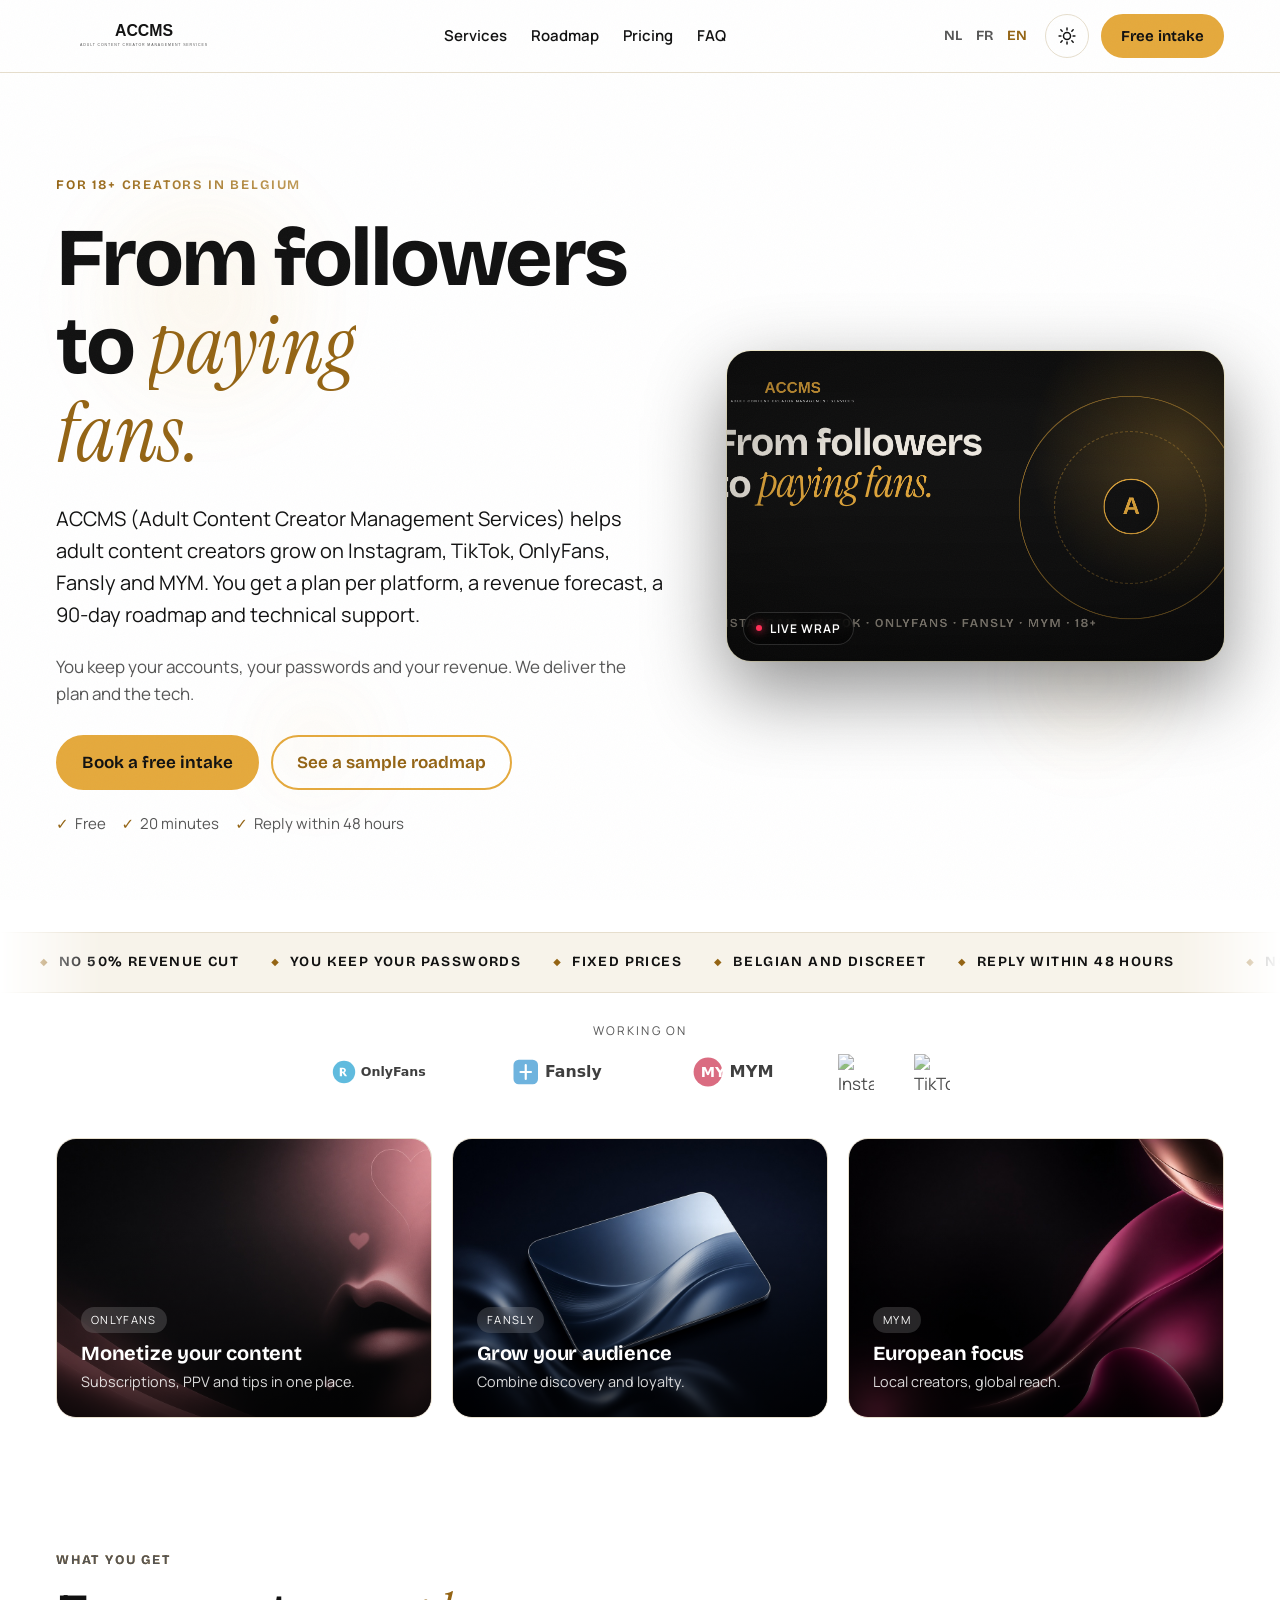
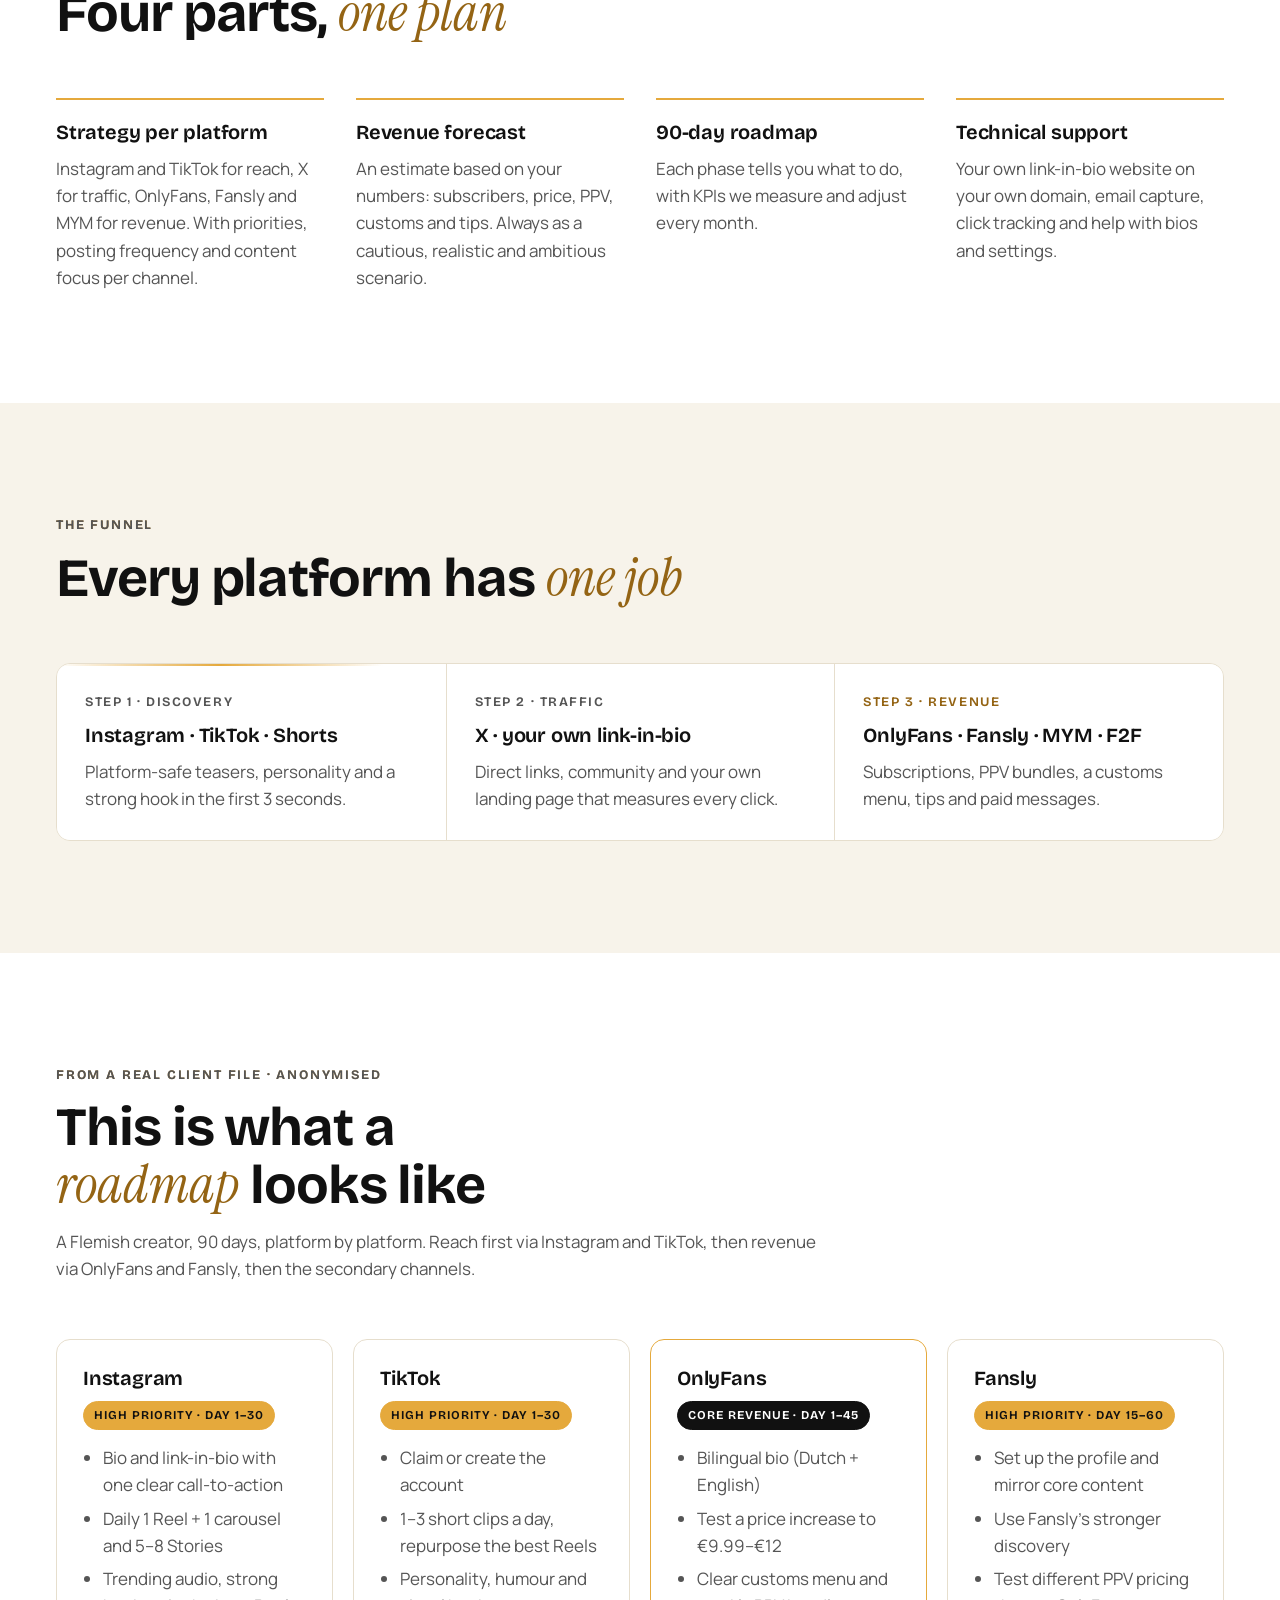
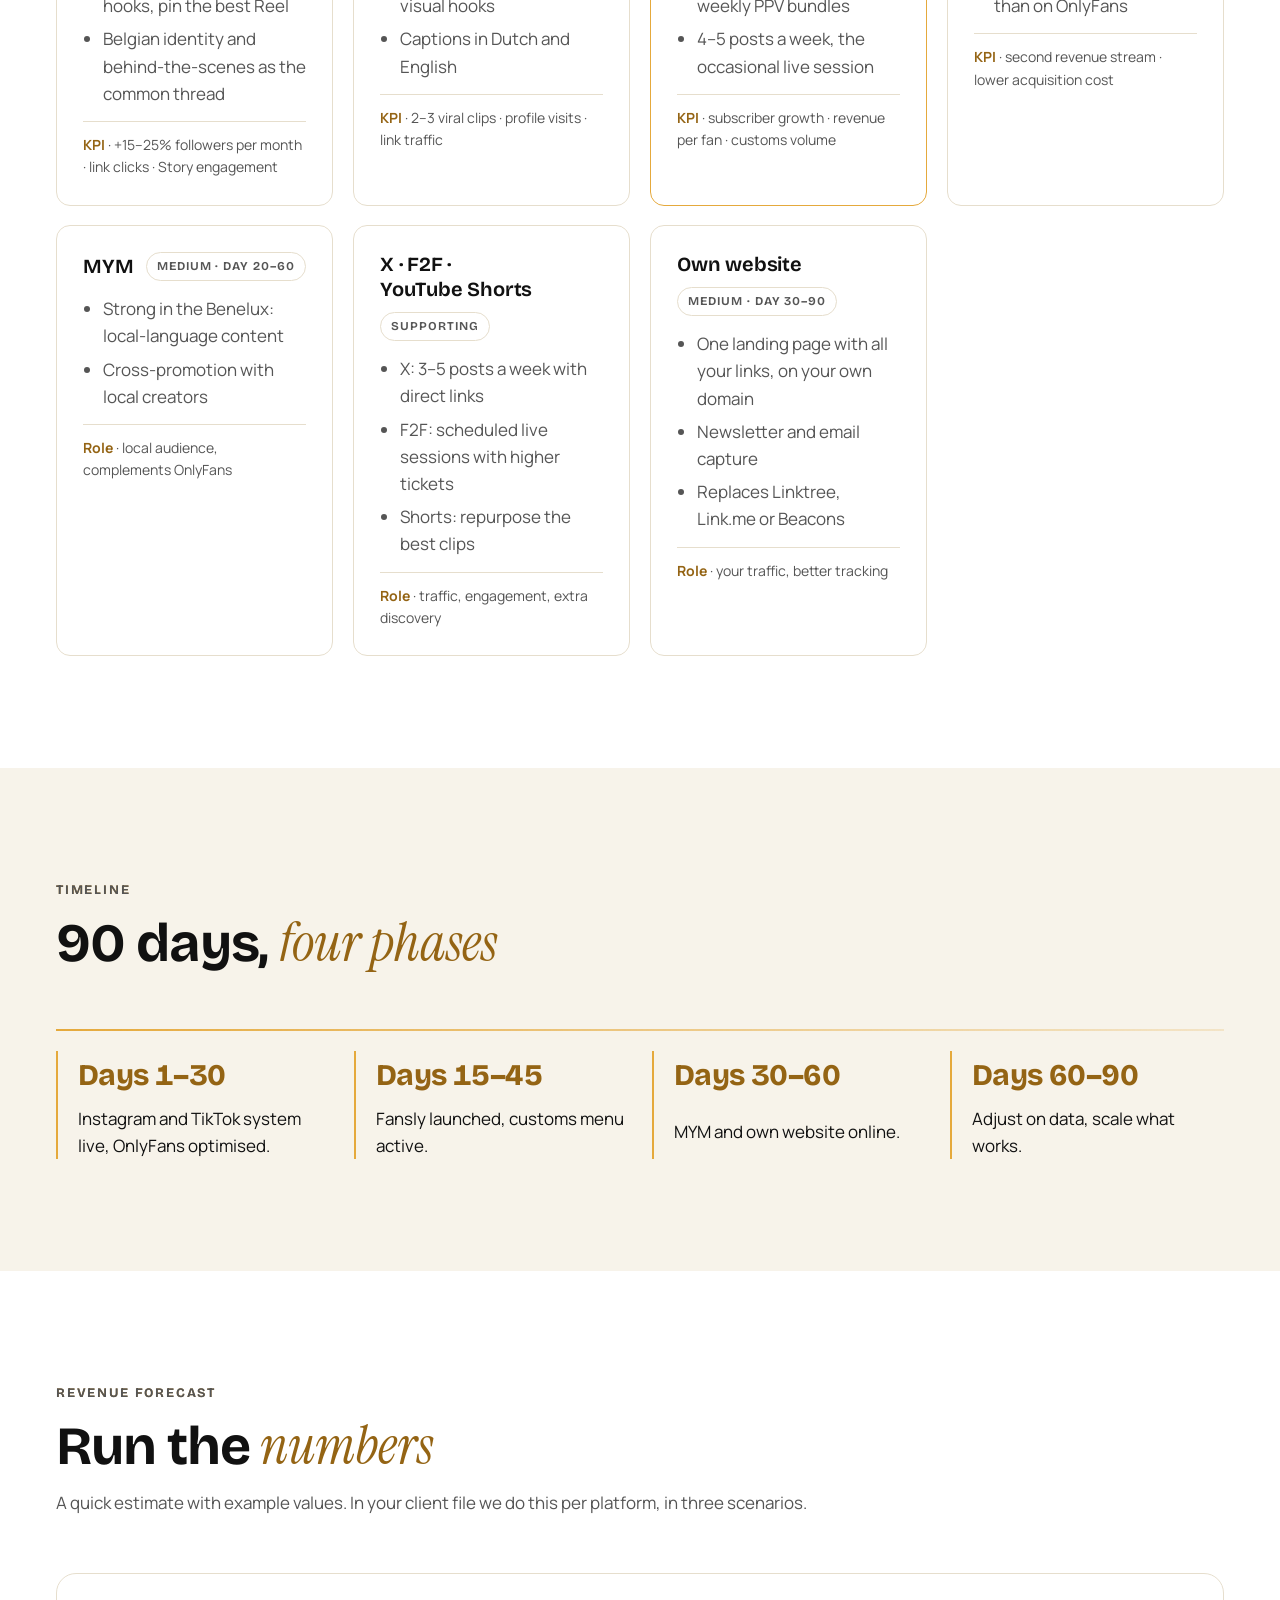
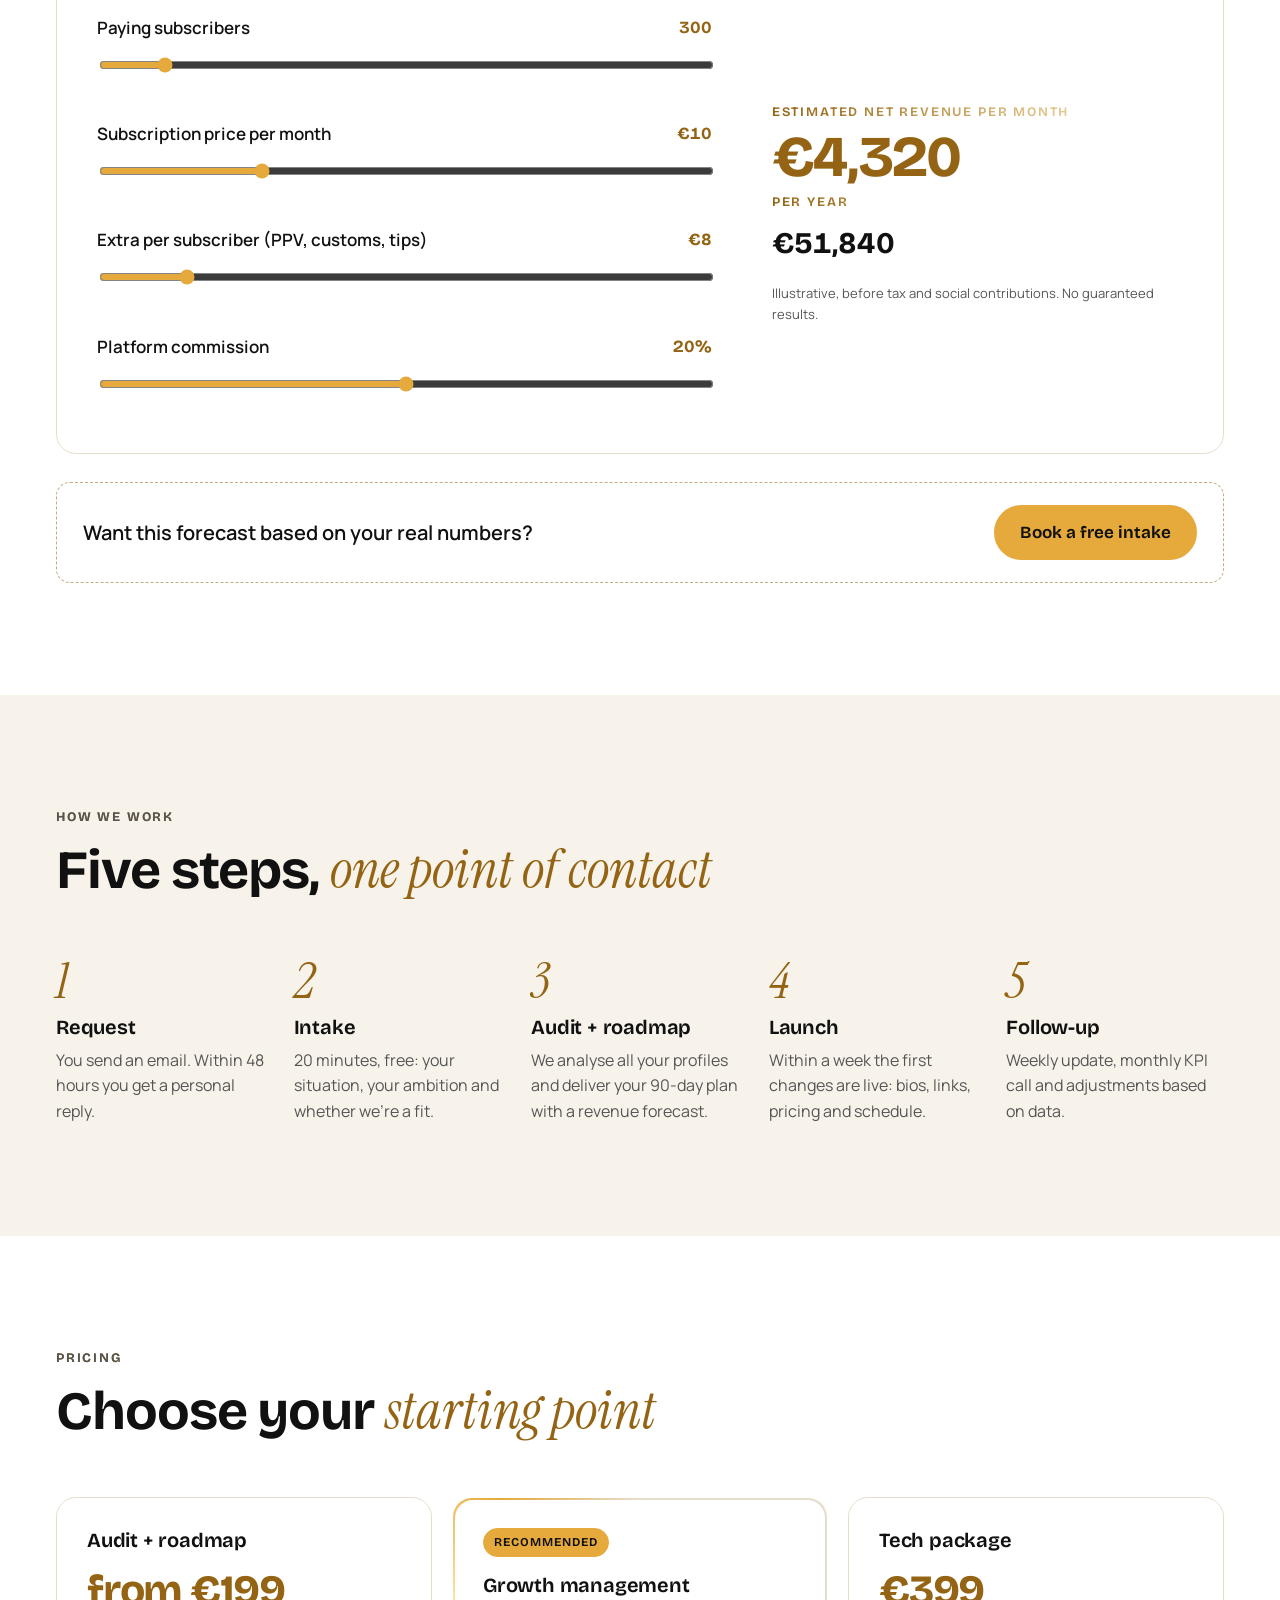
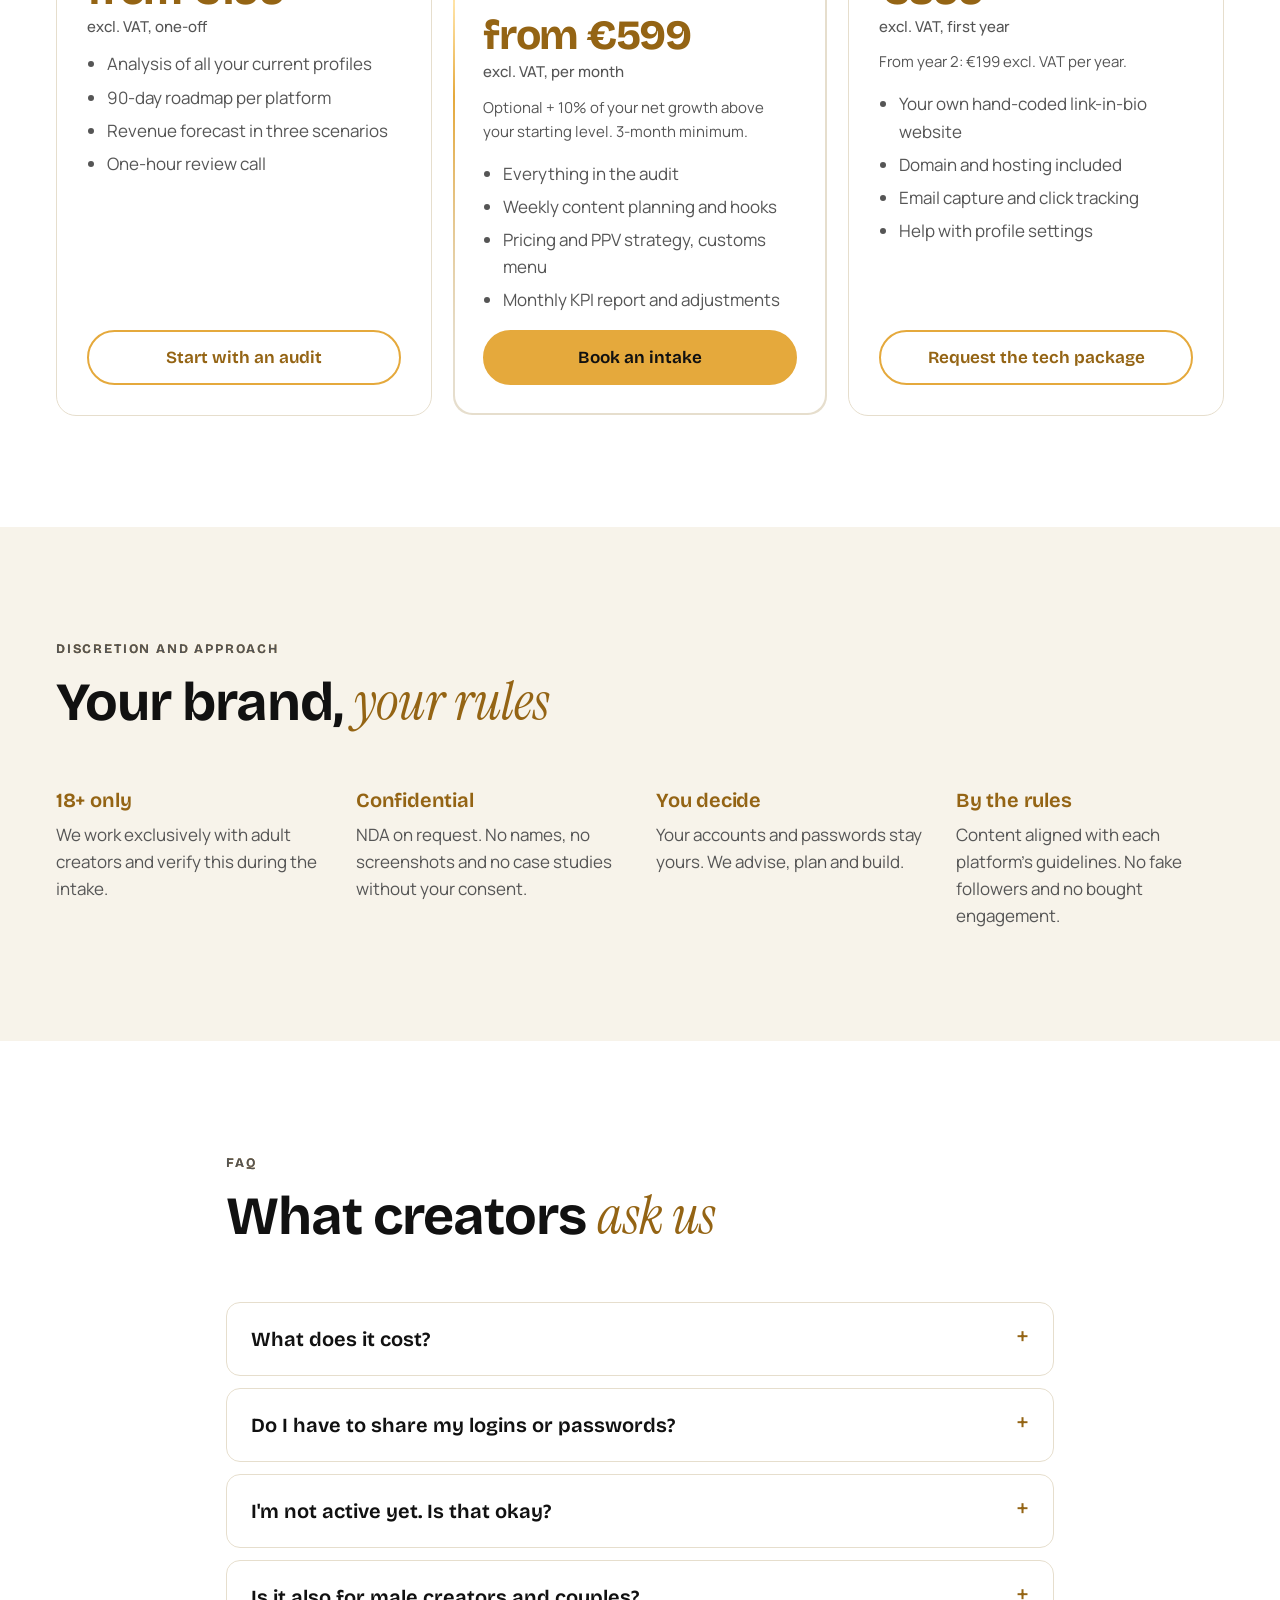
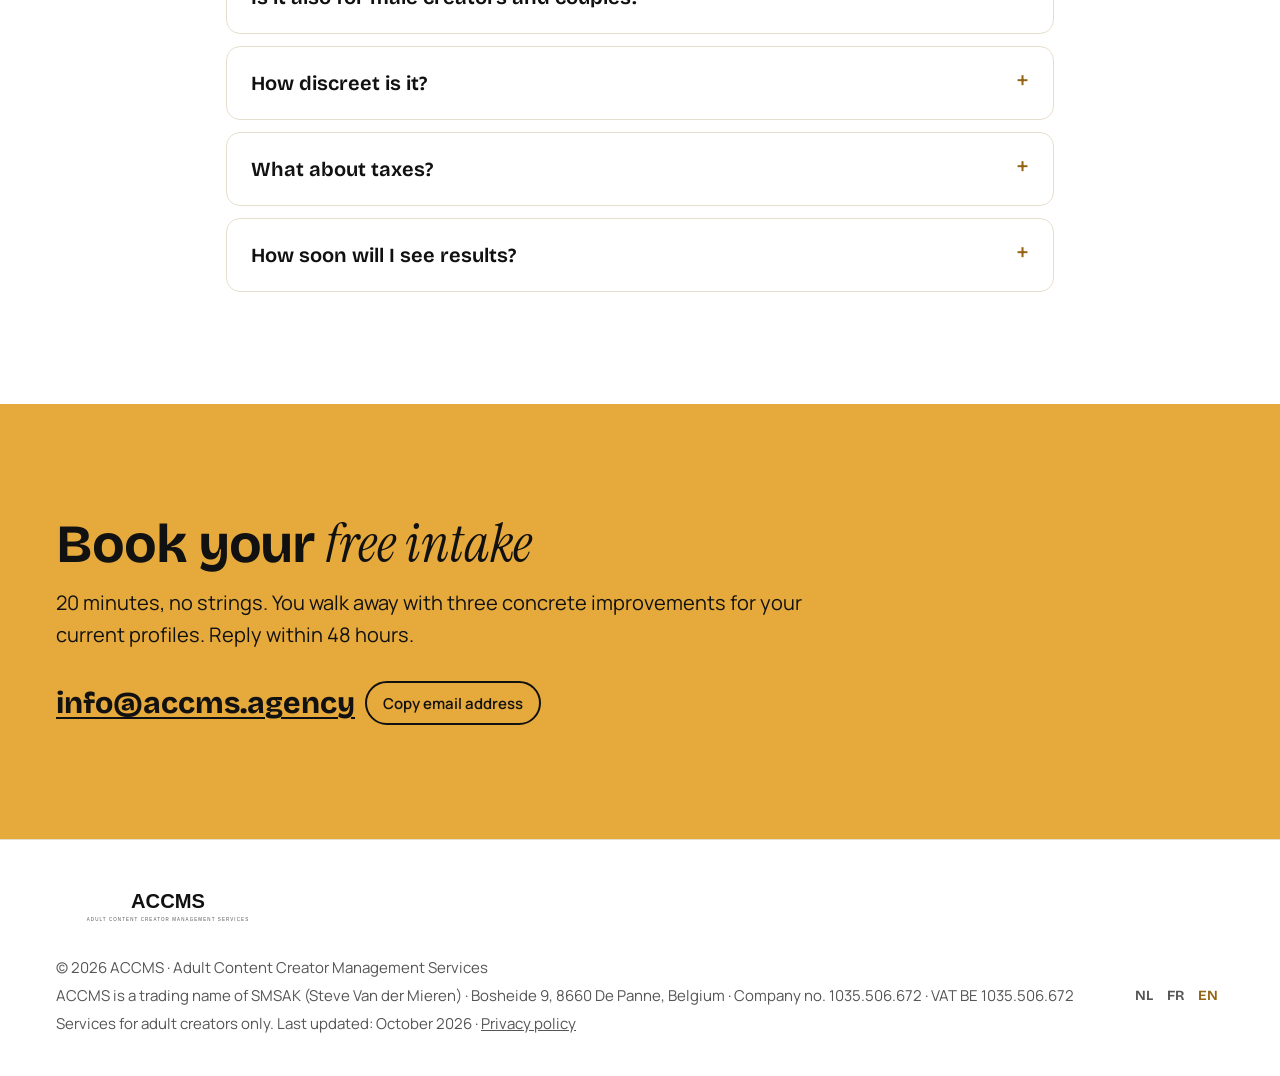
==== commit 3b412c1d: "Add platform visual cards with OnlyFans/Fansly/MYM images and hover animations" ====
--- a/en/index.html
+++ b/en/index.html
@@ -284,6 +284,37 @@
   </div>
 </section>
 
+<section class="visuals" aria-label="Platform visuals">
+  <div class="wrap">
+    <div class="visual-grid">
+      <article class="visual-card" data-reveal>
+        <img src="../assets/visuals/onlyfans-visual.jpg" alt="" width="600" height="400">
+        <div class="visual-card-content">
+          <span class="visual-tag">OnlyFans</span>
+          <h3>Monetize your content</h3>
+          <p>Subscriptions, PPV and tips in one place.</p>
+        </div>
+      </article>
+      <article class="visual-card" data-reveal>
+        <img src="../assets/visuals/fansly-visual.jpg" alt="" width="600" height="400">
+        <div class="visual-card-content">
+          <span class="visual-tag">Fansly</span>
+          <h3>Grow your audience</h3>
+          <p>Combine discovery and loyalty.</p>
+        </div>
+      </article>
+      <article class="visual-card" data-reveal>
+        <img src="../assets/visuals/mym-visual.jpg" alt="" width="600" height="400">
+        <div class="visual-card-content">
+          <span class="visual-tag">MYM</span>
+          <h3>European focus</h3>
+          <p>Local creators, global reach.</p>
+        </div>
+      </article>
+    </div>
+  </div>
+</section>
+
 <section class="section" id="services" aria-labelledby="h-services">
 <div class="wrap">
 <div class="section-head" data-reveal><p class="label">What you get</p><h2 id="h-services">Four parts, <em>one plan</em></h2></div>
--- a/css/site.css
+++ b/css/site.css
@@ -658,3 +658,67 @@
   0%, 100% { transform: translateY(0); }
   50% { transform: translateY(-8px); }
 }
+
+/* Visual cards */
+.visuals { padding: 40px 0 20px; }
+.visual-grid {
+  display: grid;
+  grid-template-columns: repeat(auto-fit, minmax(260px, 1fr));
+  gap: 20px;
+}
+.visual-card {
+  position: relative;
+  border-radius: 20px;
+  overflow: hidden;
+  background: var(--card);
+  border: 1px solid var(--line);
+  min-height: 280px;
+  transition: transform .4s cubic-bezier(.2,.7,.1,1), box-shadow .4s ease;
+}
+.visual-card:hover {
+  transform: translateY(-6px);
+  box-shadow: 0 20px 50px rgba(0,0,0,.3);
+}
+.visual-card img {
+  width: 100%;
+  height: 100%;
+  object-fit: cover;
+  position: absolute;
+  inset: 0;
+  transition: transform .6s ease;
+}
+.visual-card:hover img { transform: scale(1.05); }
+.visual-card-content {
+  position: relative;
+  z-index: 1;
+  padding: 24px;
+  height: 100%;
+  display: flex;
+  flex-direction: column;
+  justify-content: flex-end;
+  background: linear-gradient(180deg, transparent 30%, rgba(0,0,0,.75) 100%);
+  color: #fff;
+}
+.visual-tag {
+  display: inline-block;
+  font-size: .7rem;
+  letter-spacing: .12em;
+  text-transform: uppercase;
+  background: rgba(255,255,255,.15);
+  backdrop-filter: blur(6px);
+  padding: 4px 10px;
+  border-radius: 999px;
+  margin-bottom: 8px;
+  width: fit-content;
+}
+.visual-card h3 { margin: 0 0 4px; font-size: 1.25rem; font-weight: 700; }
+.visual-card p { margin: 0; font-size: .9rem; opacity: .85; }
+
+/* Stagger reveal for cards */
+[data-reveal] { opacity: 0; transform: translateY(20px); animation: revealUp .7s ease forwards; }
+.visual-card:nth-child(1) { animation-delay: .1s; }
+.visual-card:nth-child(2) { animation-delay: .2s; }
+.visual-card:nth-child(3) { animation-delay: .3s; }
+@keyframes revealUp {
+  to { opacity: 1; transform: none; }
+}
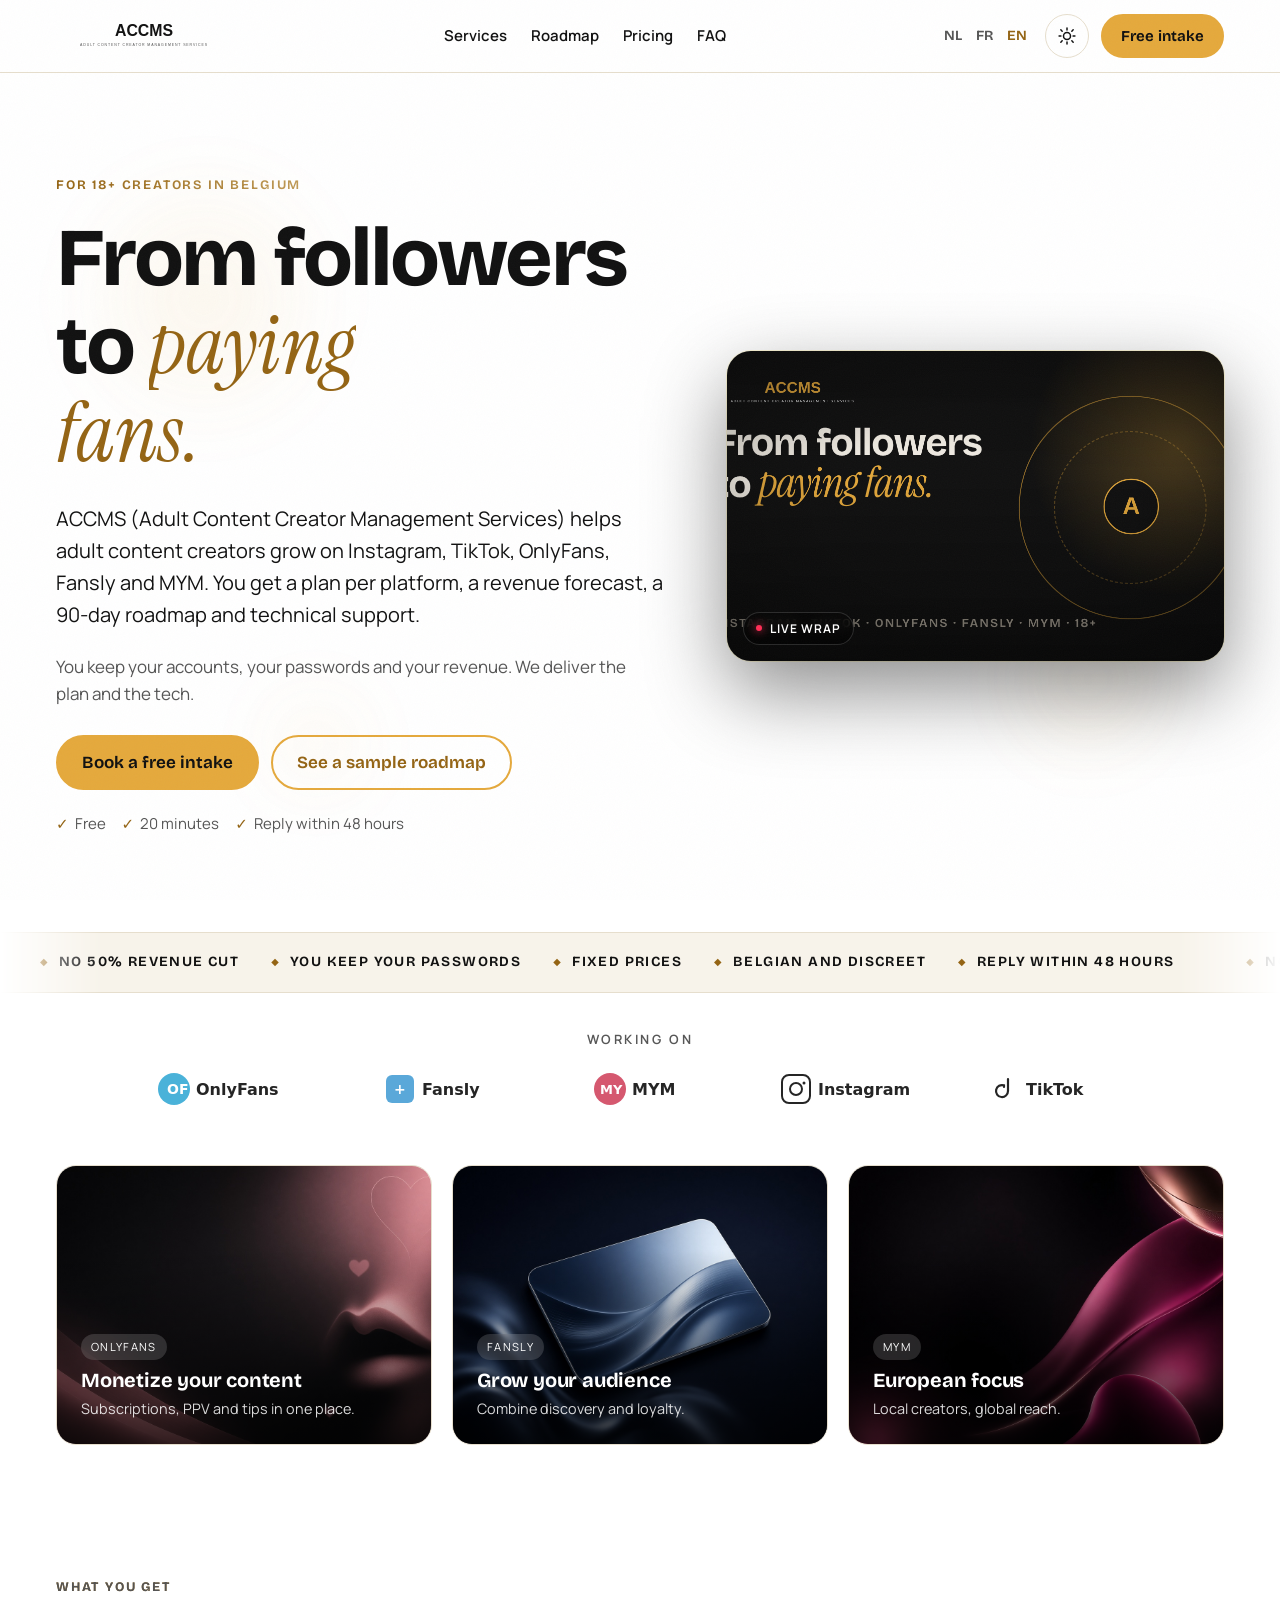
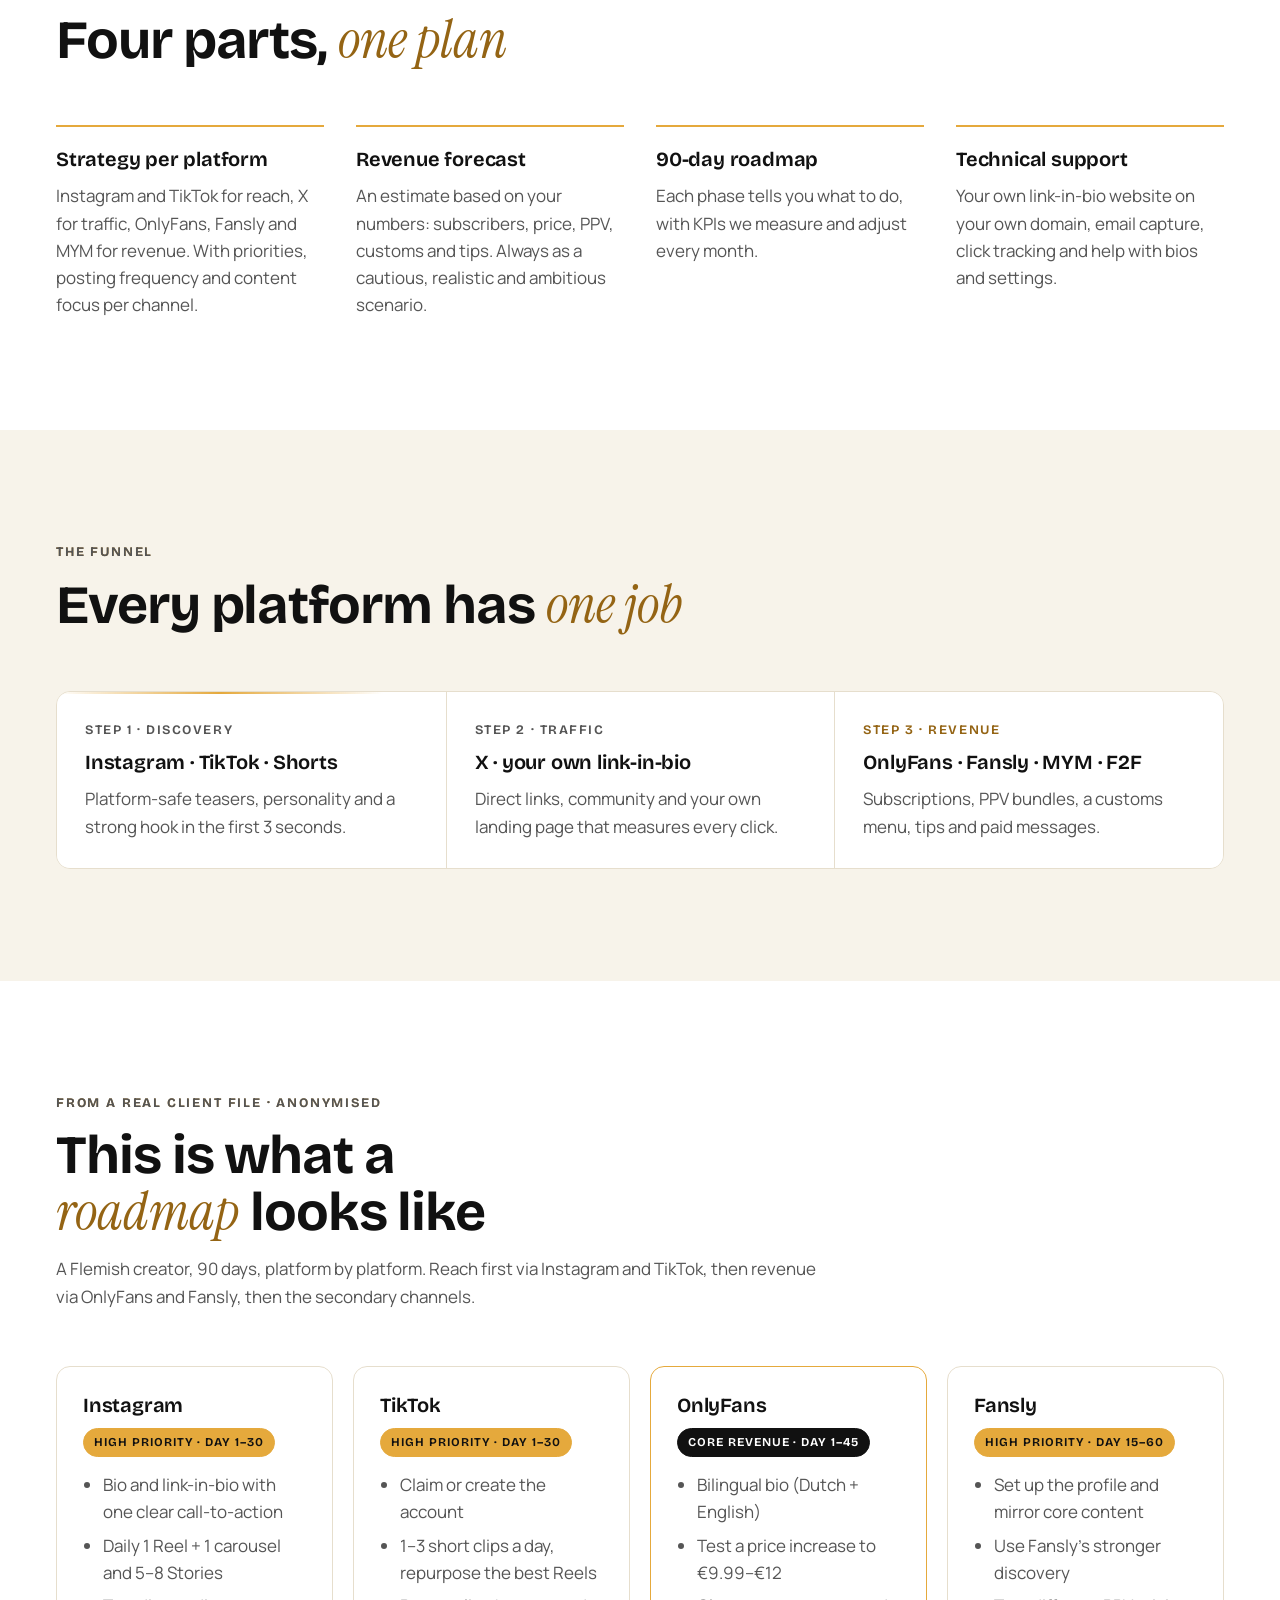
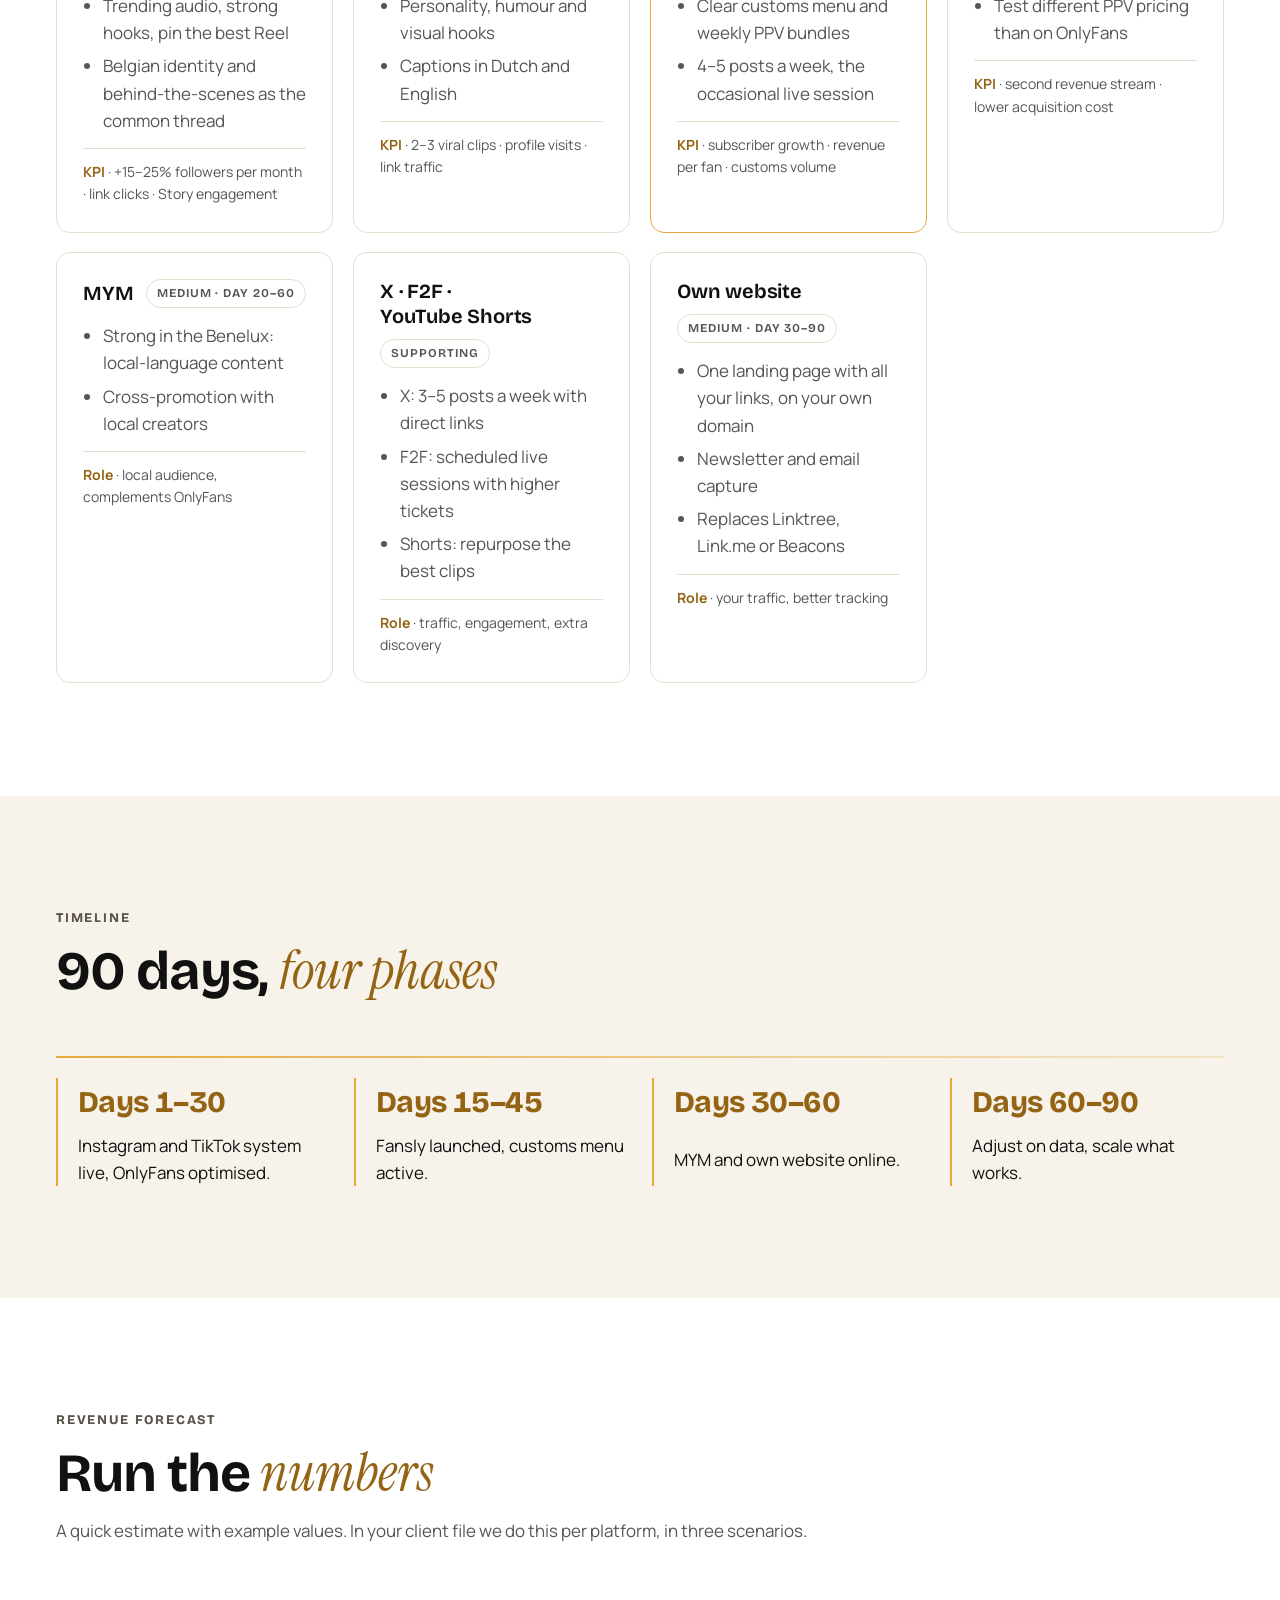
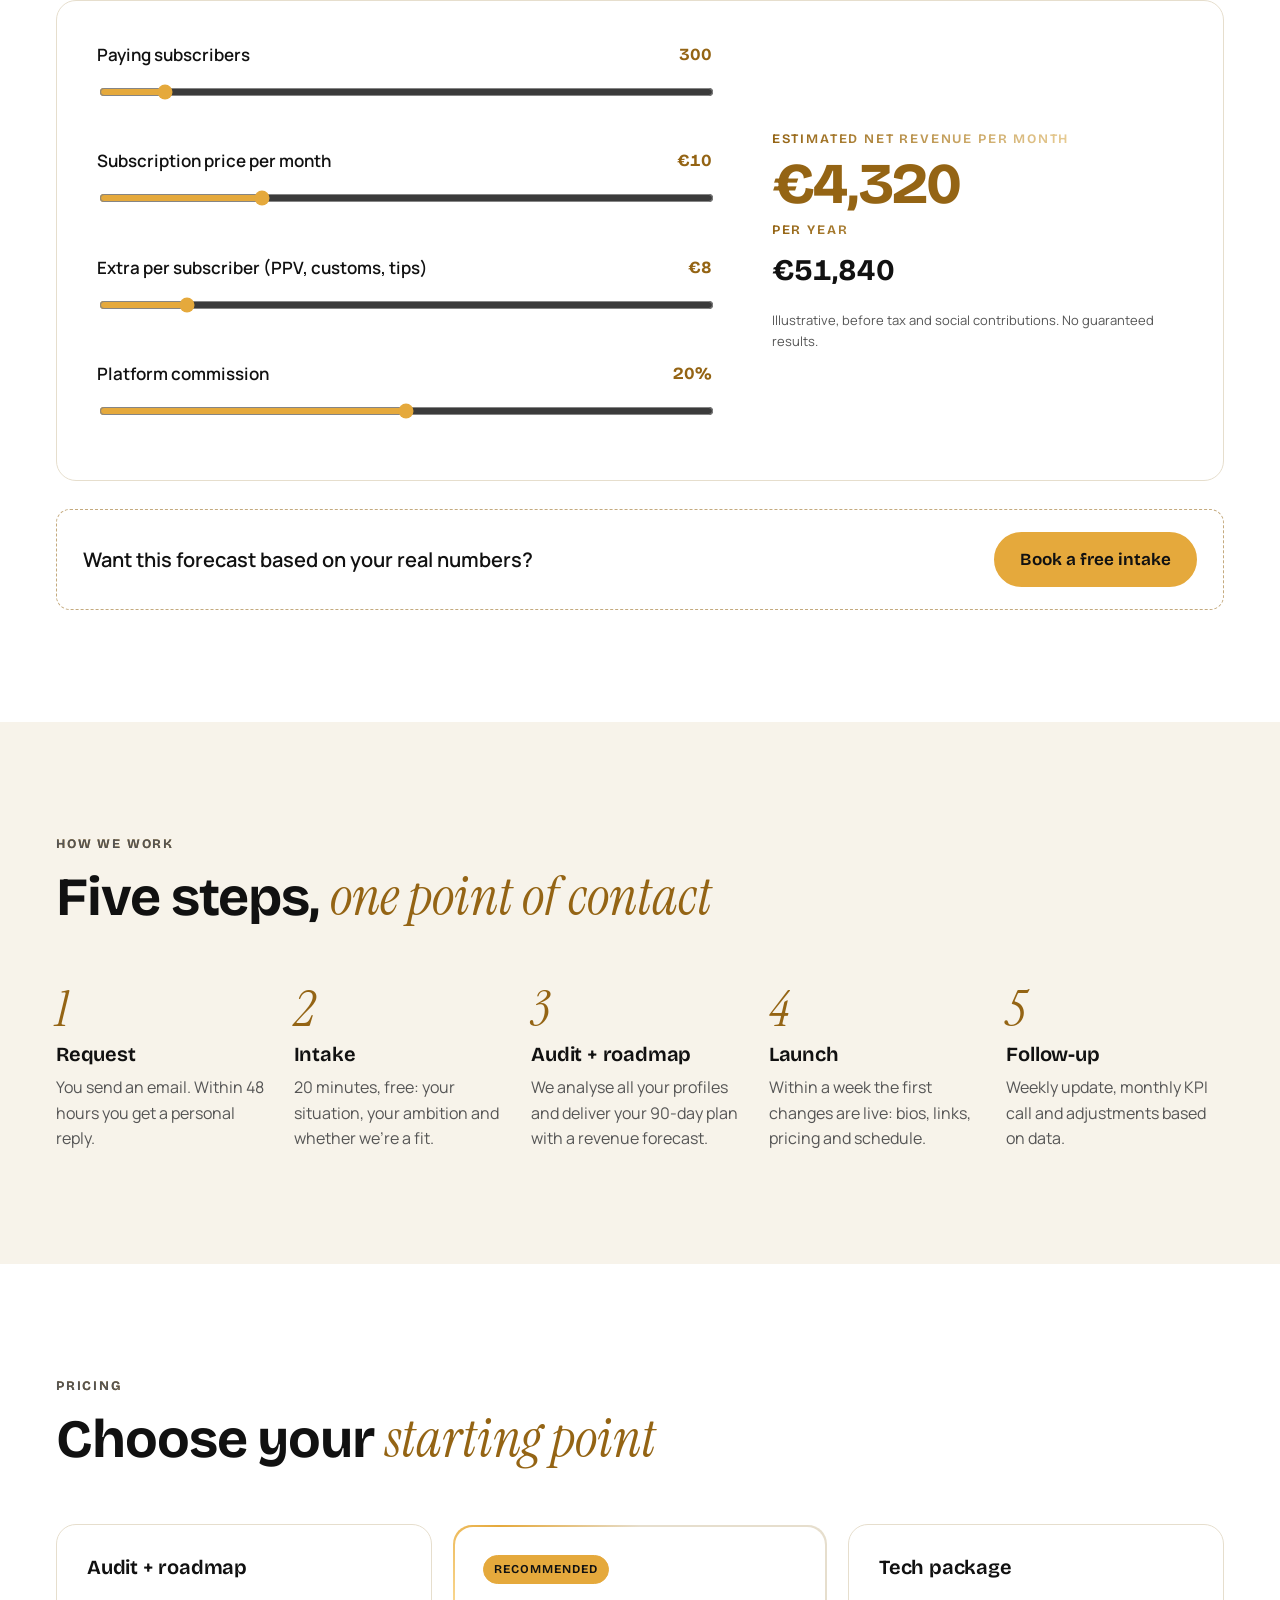
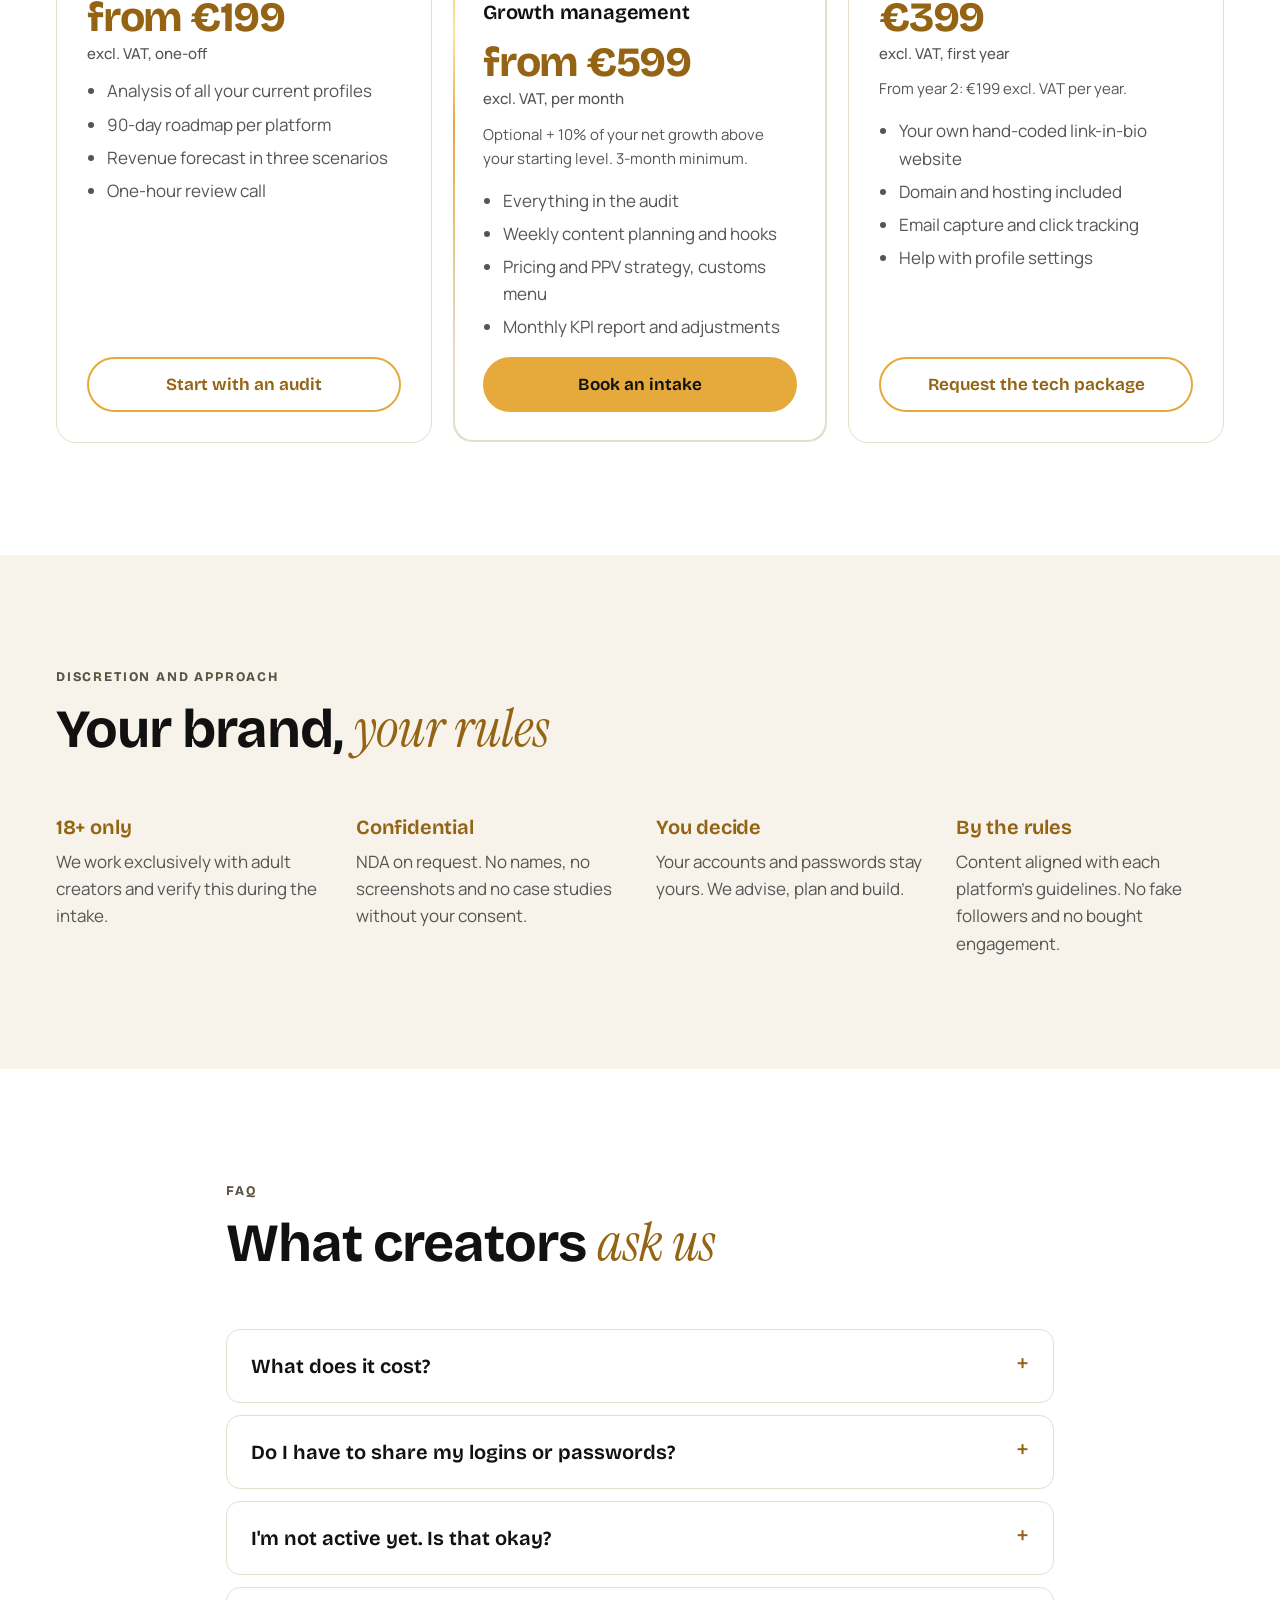
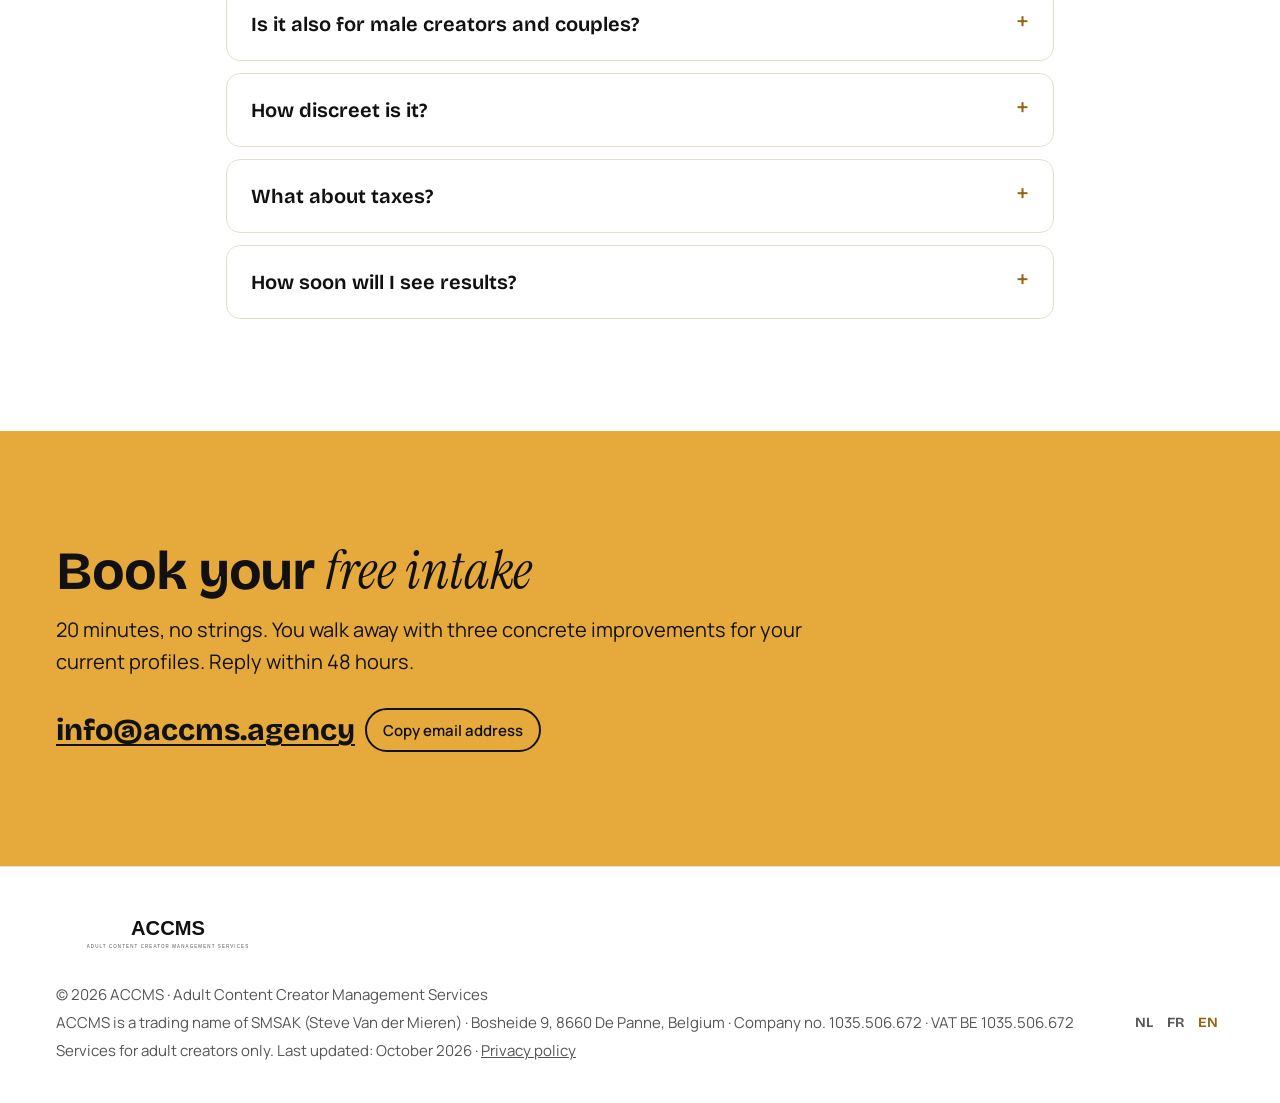
==== commit 5393bc67: "Improve platform logos with full names and better visibility" ====
--- a/en/index.html
+++ b/en/index.html
@@ -275,11 +275,11 @@
   <div class="wrap">
     <p class="platforms-label">Working on</p>
     <div class="platform-row">
-      <div class="platform-item"><img src="../assets/platforms/onlyfans.svg" alt="OnlyFans" width="140" height="36"></div>
-      <div class="platform-item"><img src="../assets/platforms/fansly.svg" alt="Fansly" width="120" height="36"></div>
-      <div class="platform-item"><img src="../assets/platforms/mym.svg" alt="MYM" width="100" height="36"></div>
-      <div class="platform-item"><img src="../assets/platforms/instagram.svg" alt="Instagram" width="40" height="40"></div>
-      <div class="platform-item"><img src="../assets/platforms/tiktok.svg" alt="TikTok" width="40" height="40"></div>
+      <div class="platform-item"><img src="../assets/platforms/onlyfans.svg" alt="OnlyFans" width="160" height="40"></div>
+      <div class="platform-item"><img src="../assets/platforms/fansly.svg" alt="Fansly" width="140" height="40"></div>
+      <div class="platform-item"><img src="../assets/platforms/mym.svg" alt="MYM" width="120" height="40"></div>
+      <div class="platform-item"><img src="../assets/platforms/instagram.svg" alt="Instagram" width="150" height="40"></div>
+      <div class="platform-item"><img src="../assets/platforms/tiktok.svg" alt="TikTok" width="130" height="40"></div>
     </div>
   </div>
 </section>
--- a/css/site.css
+++ b/css/site.css
@@ -722,3 +722,39 @@
 @keyframes revealUp {
   to { opacity: 1; transform: none; }
 }
+
+/* Better platform visibility */
+.platforms { padding: 36px 0 16px; }
+.platforms-label {
+  text-align: center;
+  font-size: .8rem;
+  letter-spacing: .2em;
+  text-transform: uppercase;
+  color: var(--fg);
+  opacity: .7;
+  margin-bottom: 20px;
+  font-weight: 650;
+}
+.platform-row {
+  display: flex;
+  flex-wrap: wrap;
+  justify-content: center;
+  align-items: center;
+  gap: 32px 48px;
+}
+.platform-item {
+  display: grid;
+  place-items: center;
+  opacity: .85;
+  transition: opacity .3s ease, transform .3s ease;
+}
+.platform-item:hover {
+  opacity: 1;
+  transform: translateY(-4px) scale(1.04);
+}
+.platform-item img {
+  height: 40px;
+  width: auto;
+  max-width: 180px;
+  filter: none;
+}
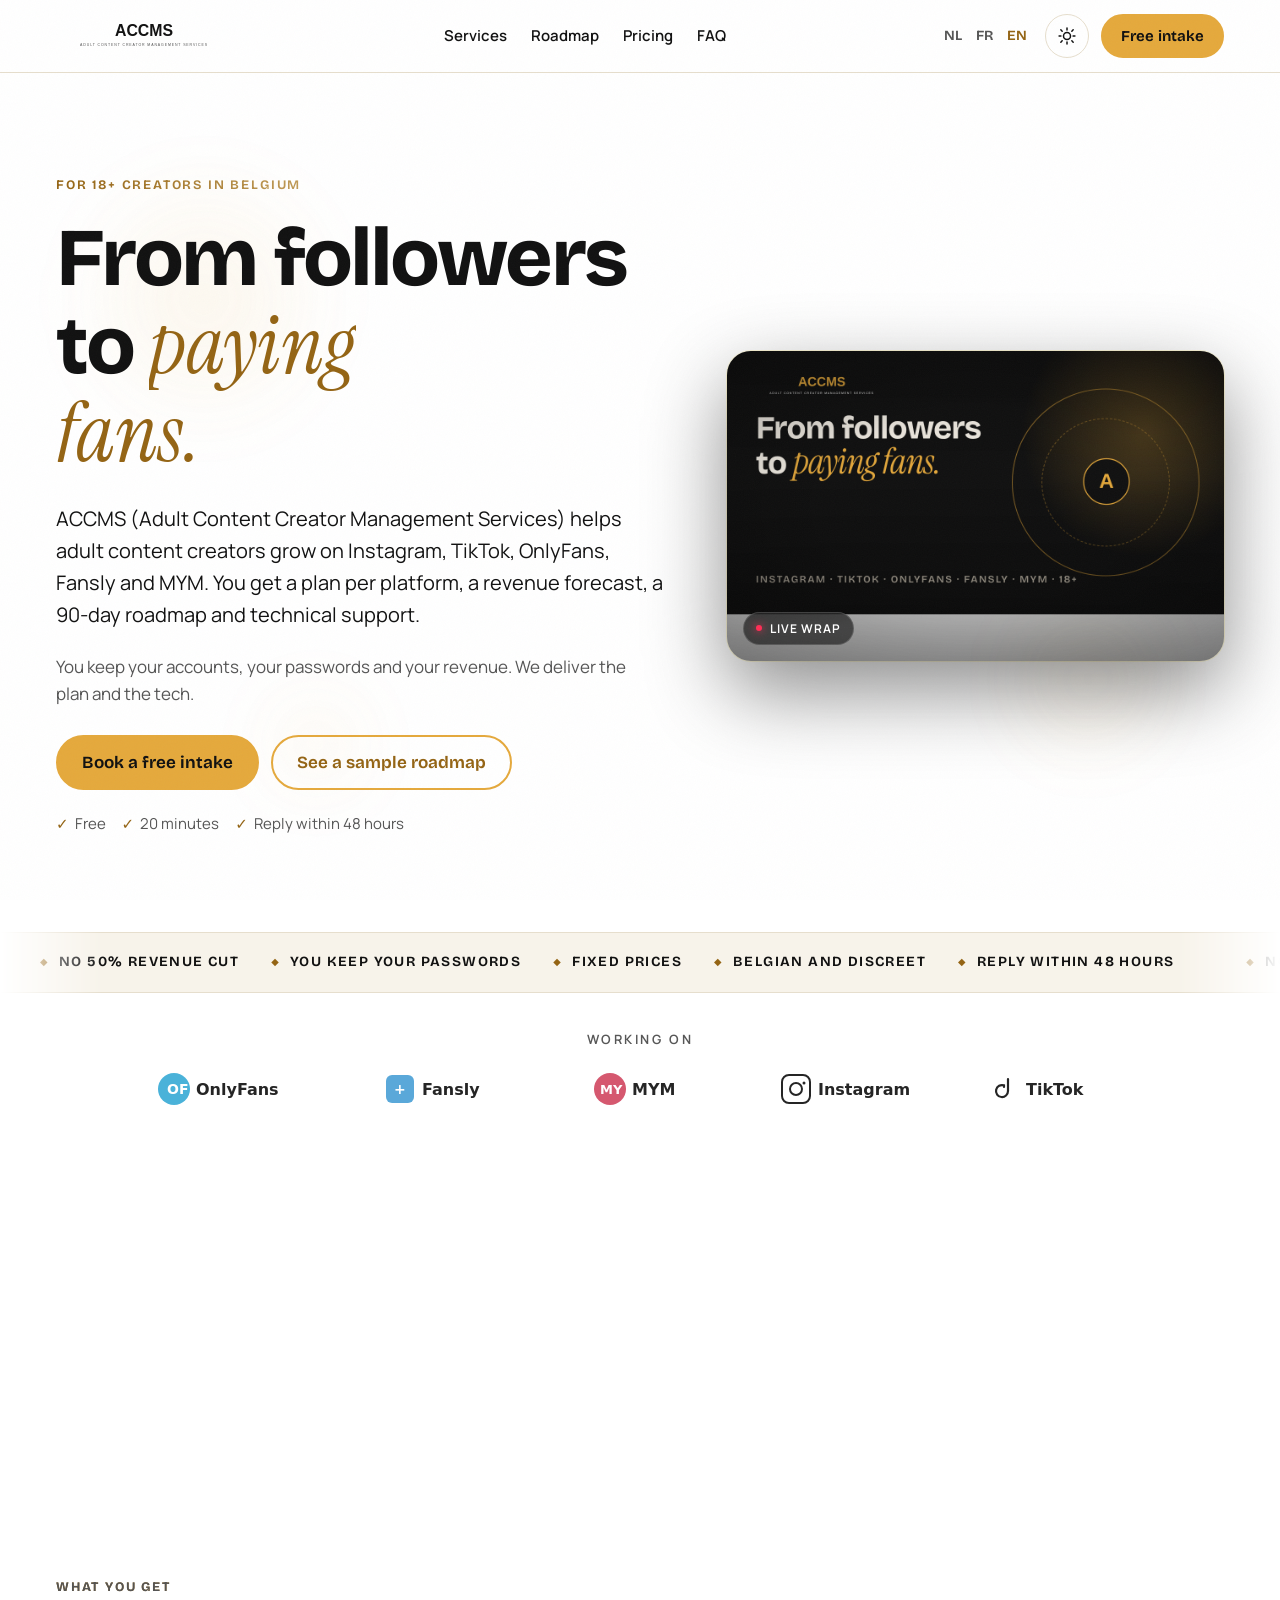
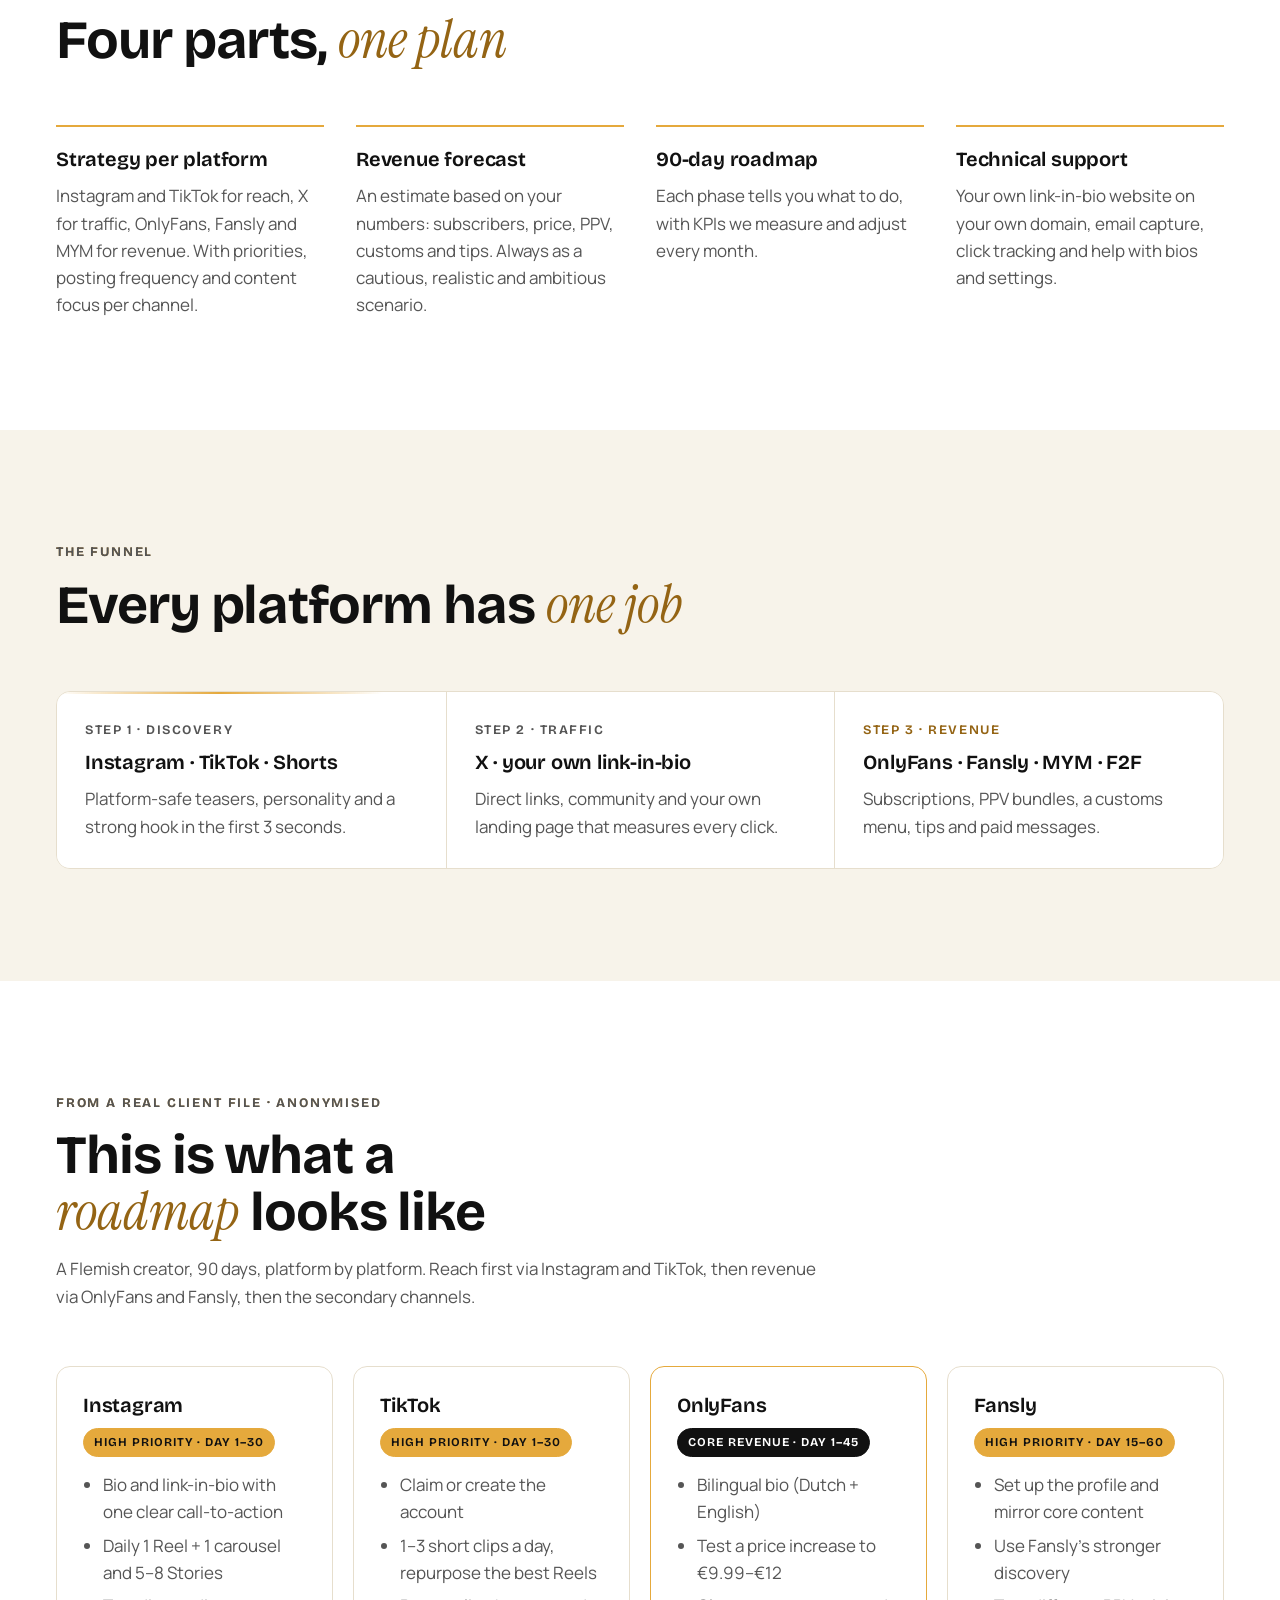
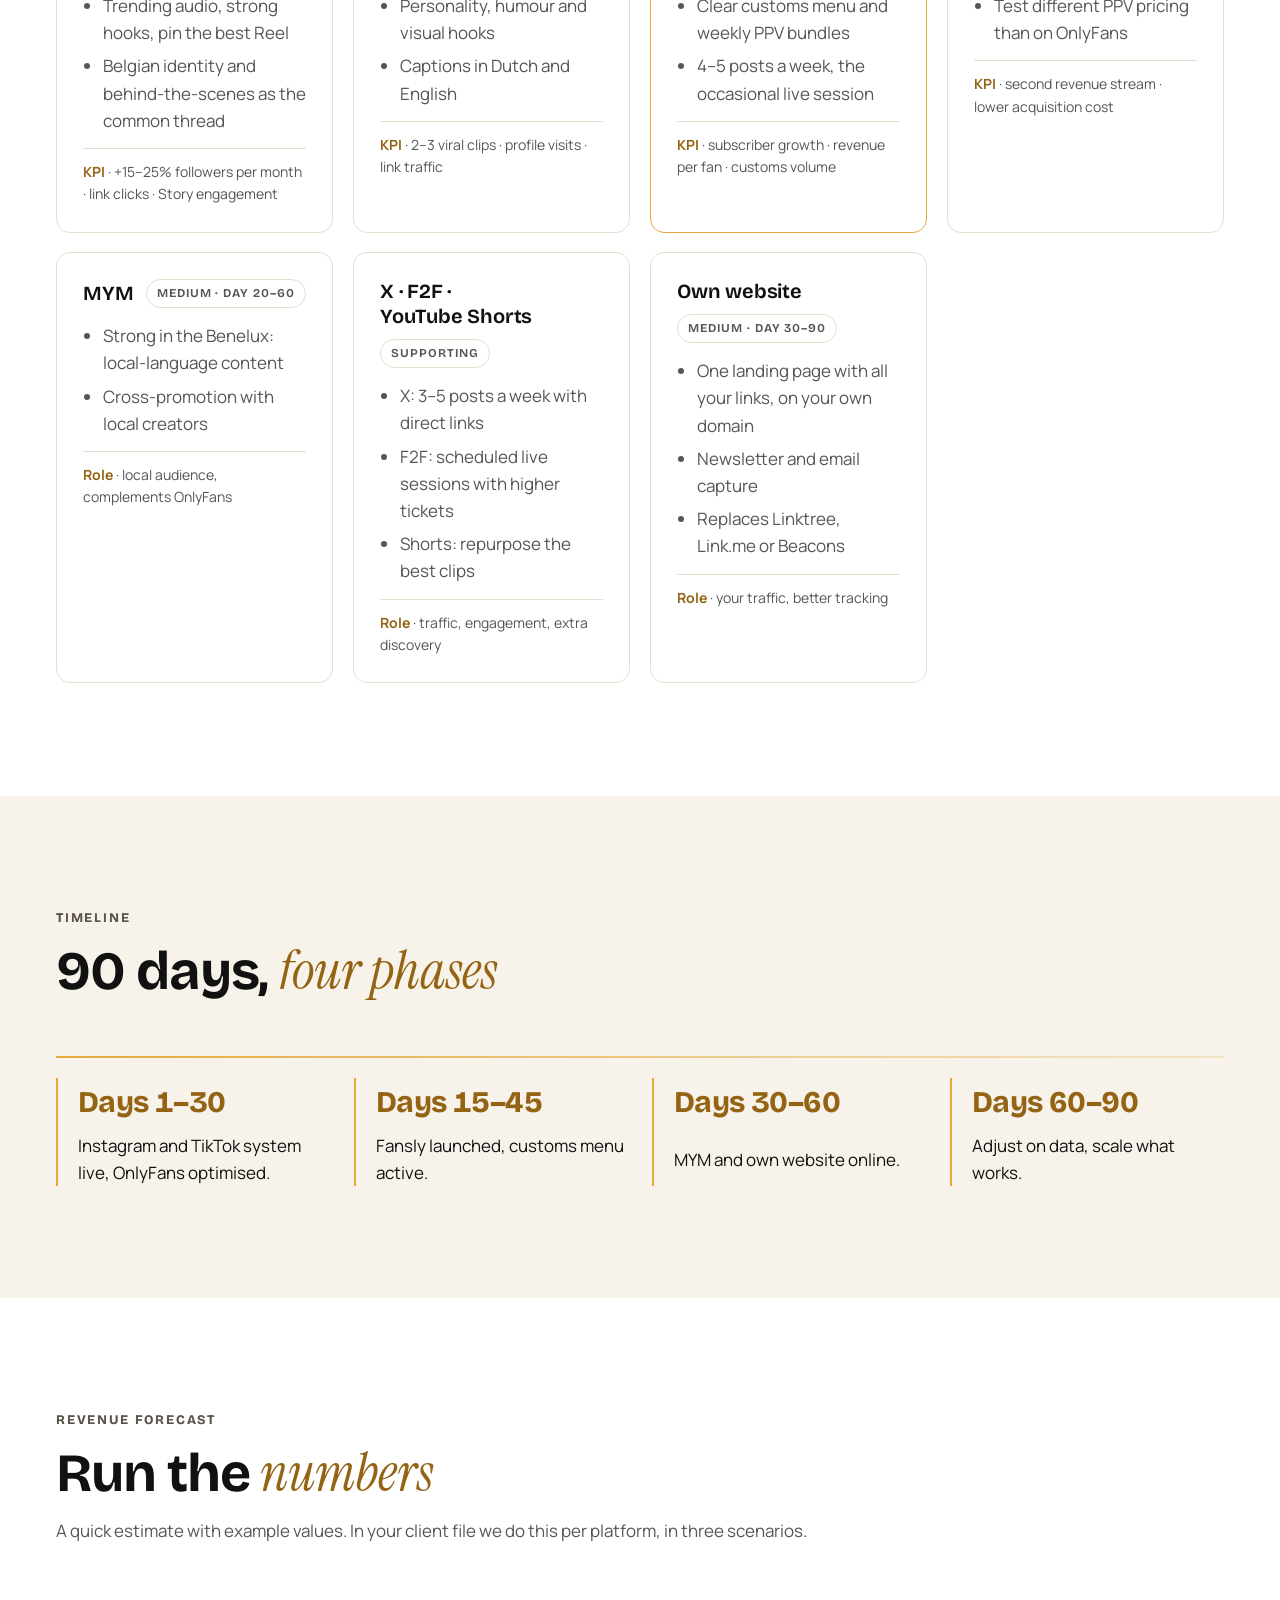
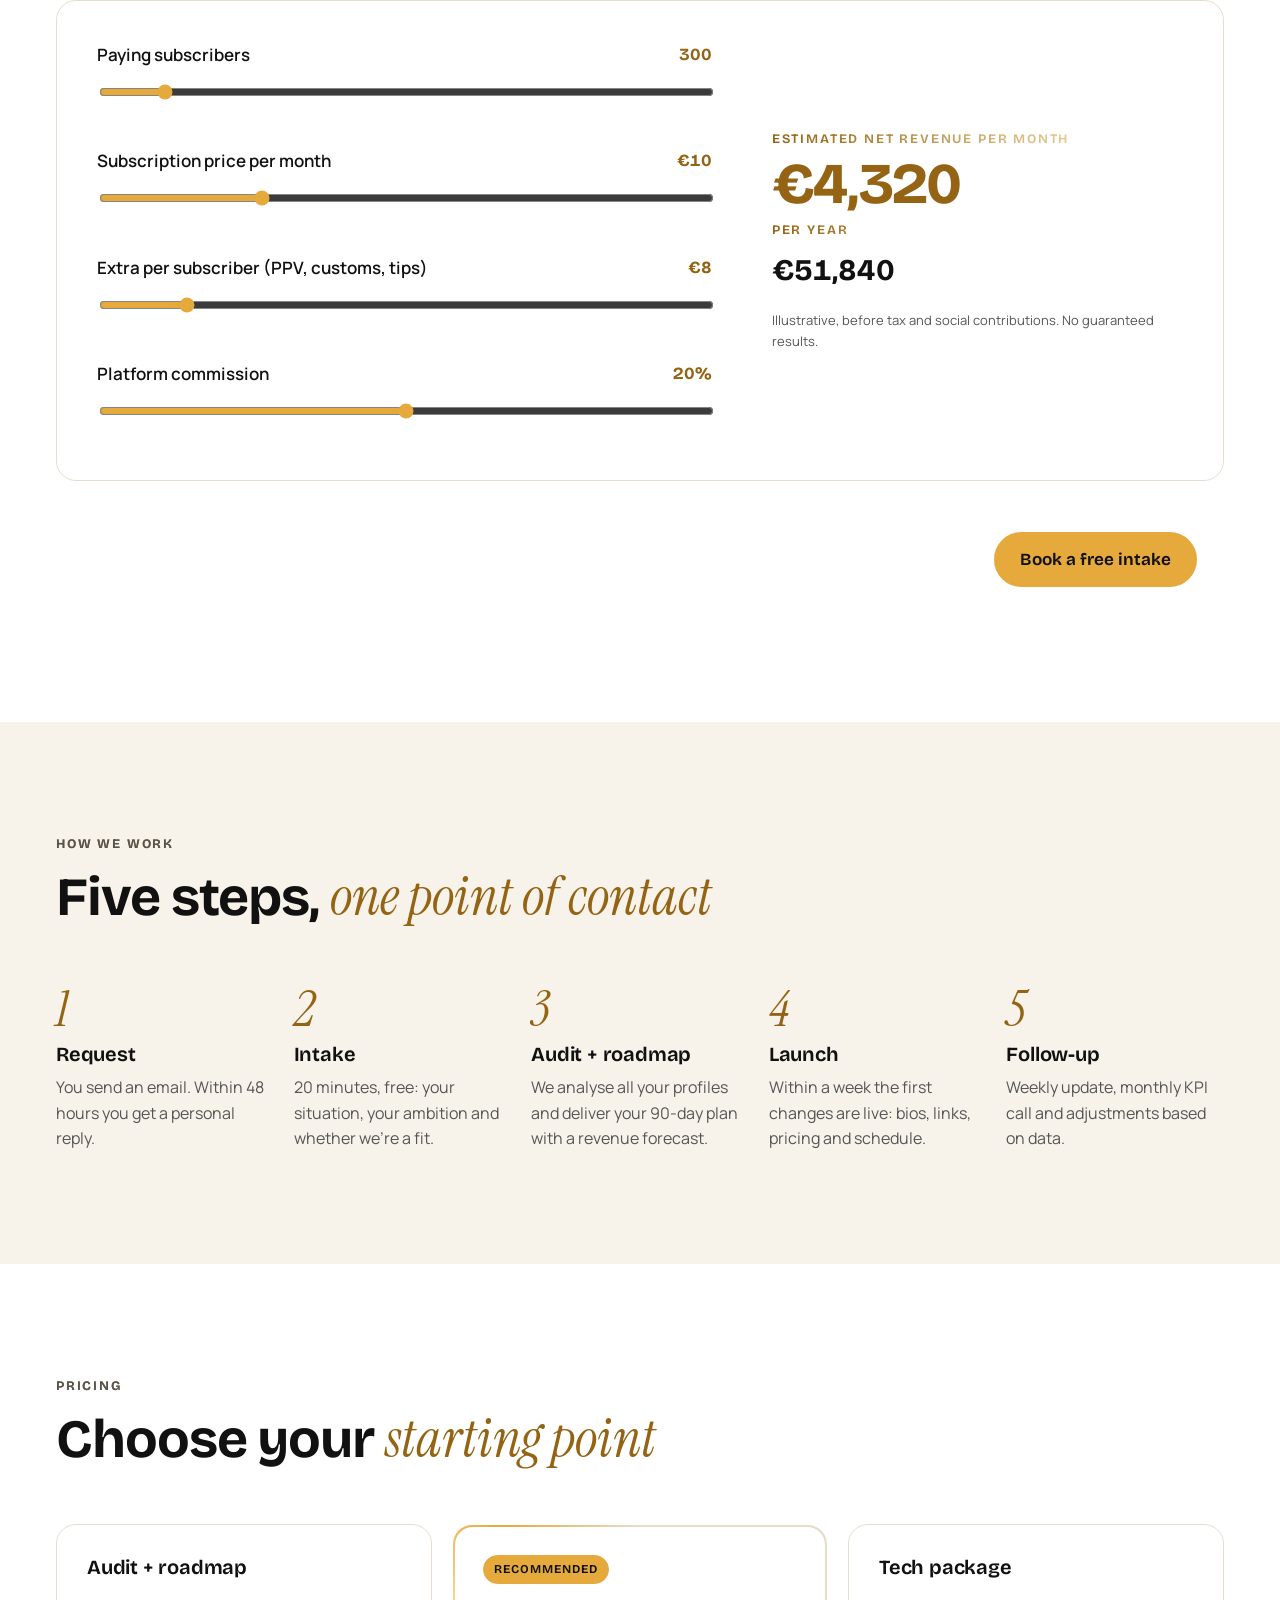
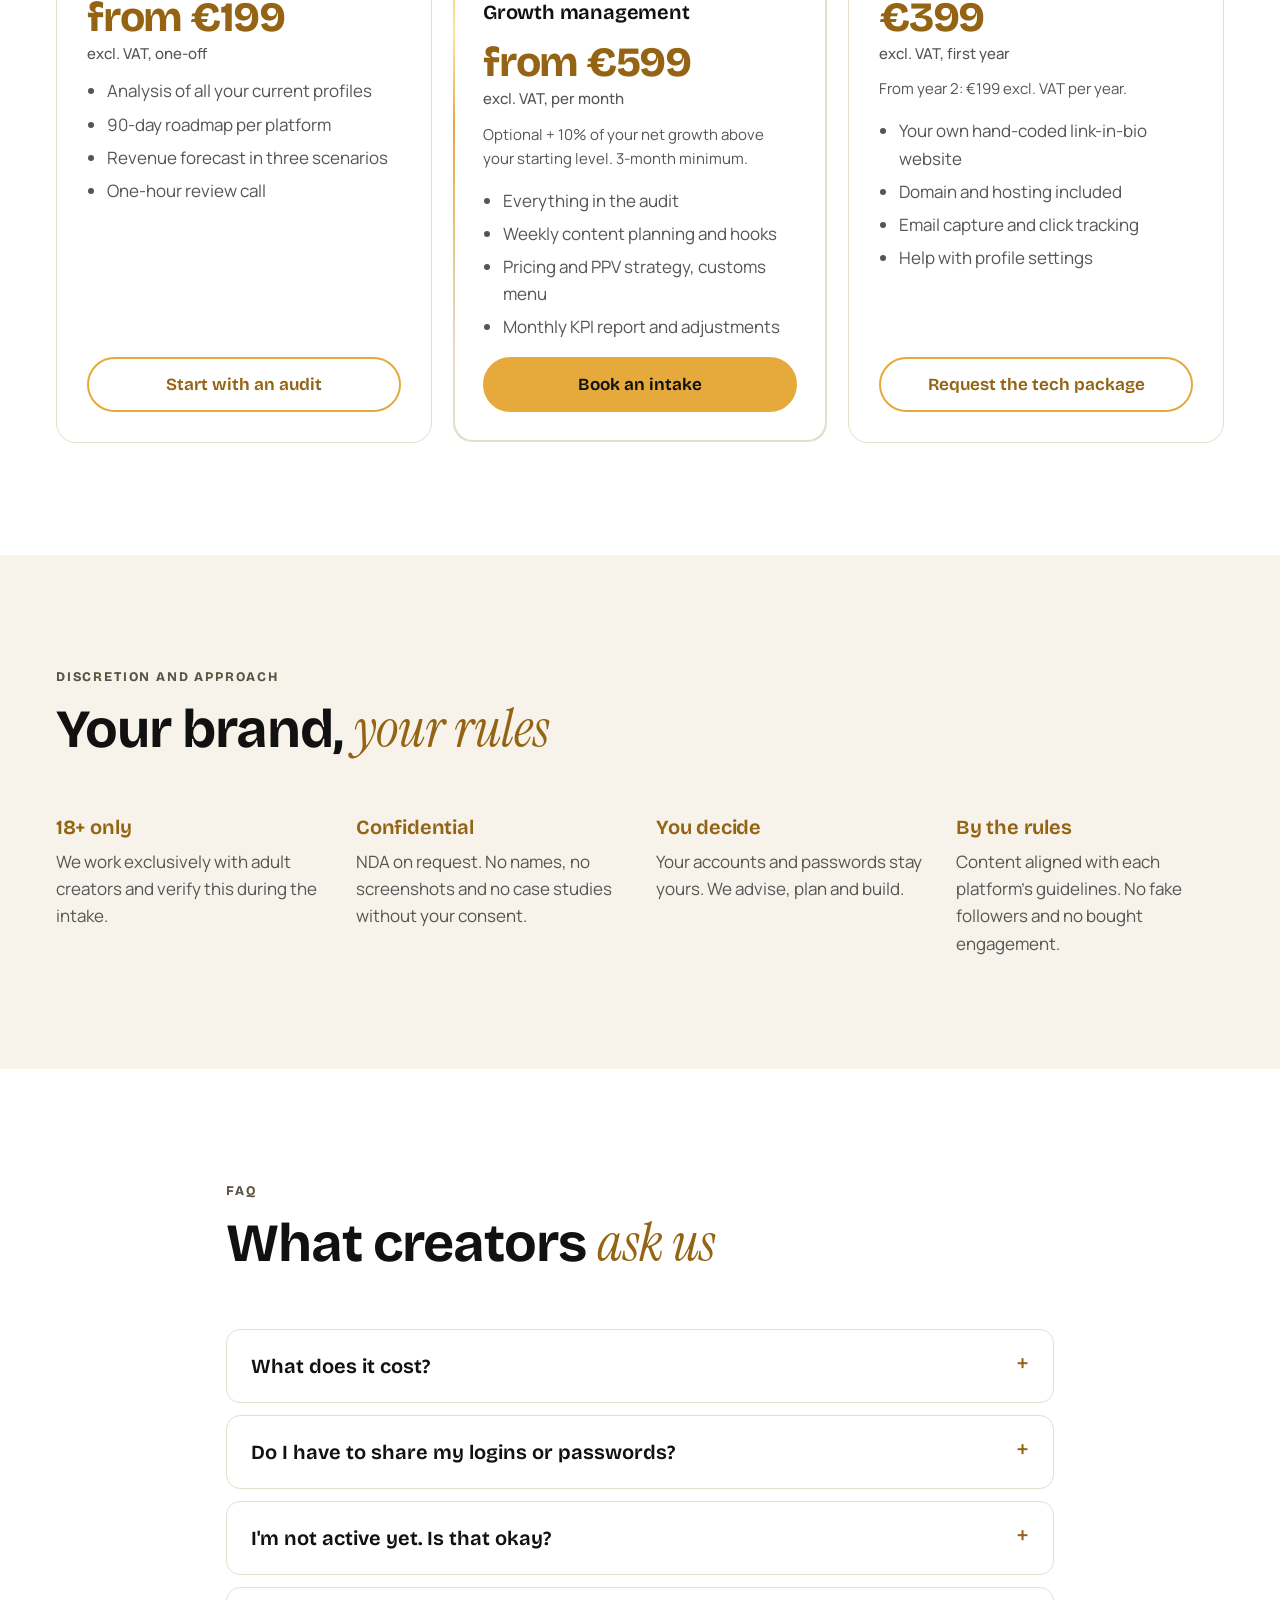
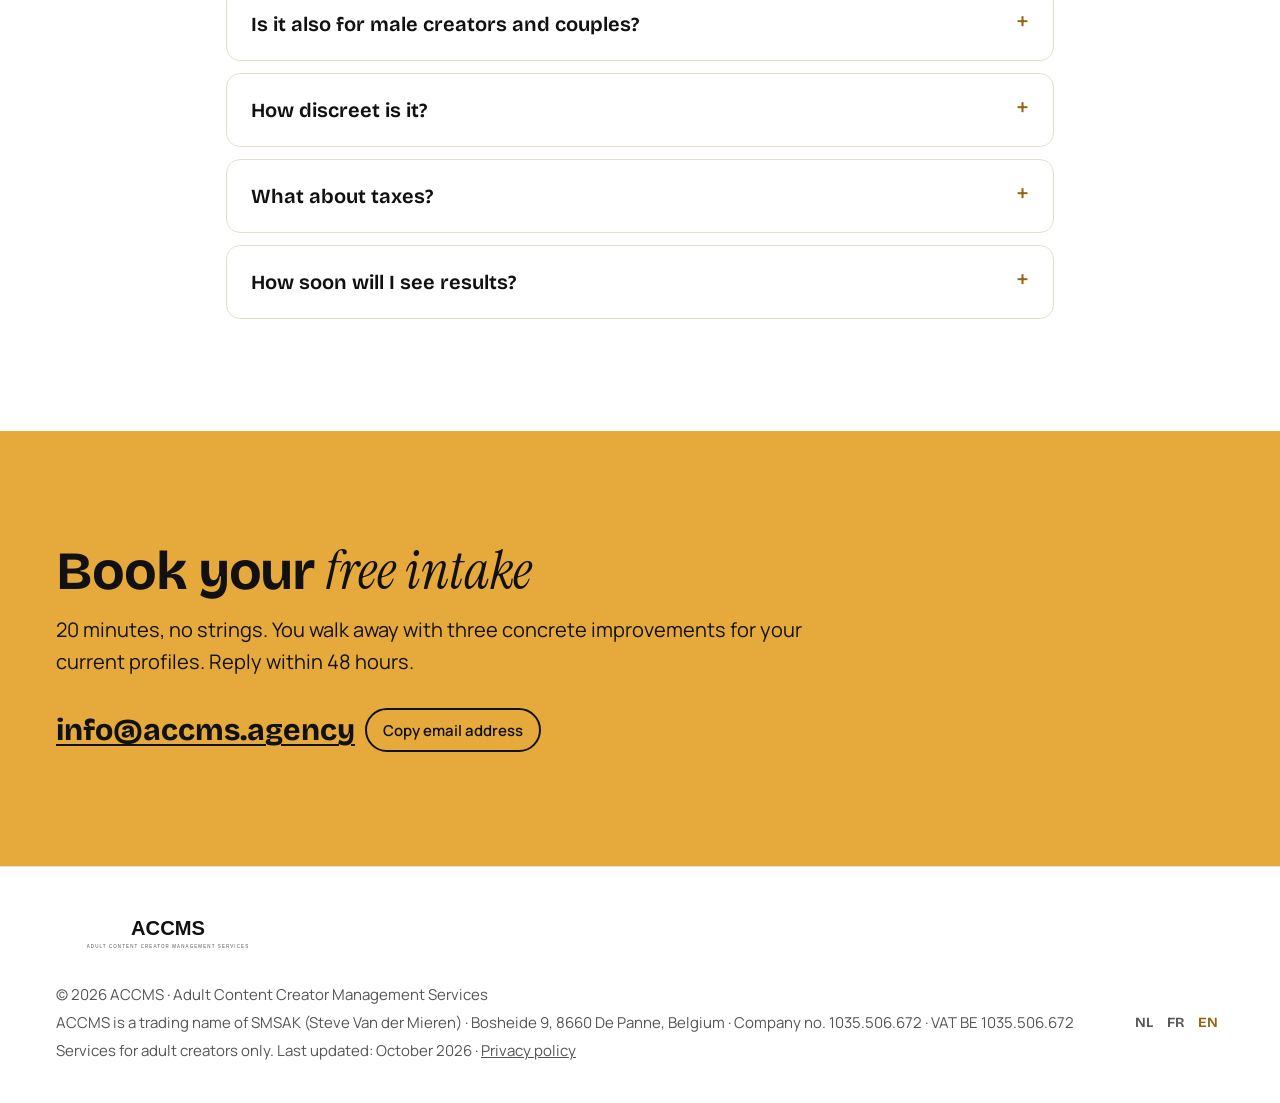
==== commit a75367f0: "Fix hero video on iPhone: H.264 encode + playsinline + mobile layout" ====
--- a/en/index.html
+++ b/en/index.html
@@ -260,8 +260,8 @@
 <p class="micro fade-in"><span>Free</span><span>20 minutes</span><span>Reply within 48 hours</span></p>
 </div>
 <figure class="hero-visual">
-<video class="hero-video" autoplay muted loop playsinline preload="auto" poster="../assets/og-image.png">
-<source src="../assets/hero-car.mp4" type="video/mp4">
+<video class="hero-video" autoplay muted loop playsinline webkit-playsinline preload="auto" poster="../assets/og-image.png">
+<source src="../assets/hero-car-h264.mp4" type="video/mp4">
 </video>
 <div class="hero-video-overlay" aria-hidden="true"></div>
 <span class="hero-video-badge" aria-hidden="true">Live wrap</span>
--- a/css/site.css
+++ b/css/site.css
@@ -758,3 +758,25 @@
   max-width: 180px;
   filter: none;
 }
+
+/* iOS / mobile video fix */
+.hero-visual {
+  display: block;
+  width: 100%;
+  min-height: 200px;
+}
+.hero-video {
+  width: 100%;
+  height: auto;
+  min-height: 200px;
+  object-fit: cover;
+  background: #111;
+}
+@media (max-width: 860px) {
+  .hero-grid { grid-template-columns: 1fr; }
+  .hero-visual {
+    order: -1; /* video first on mobile */
+    aspect-ratio: 16 / 9;
+    margin-bottom: 16px;
+  }
+}
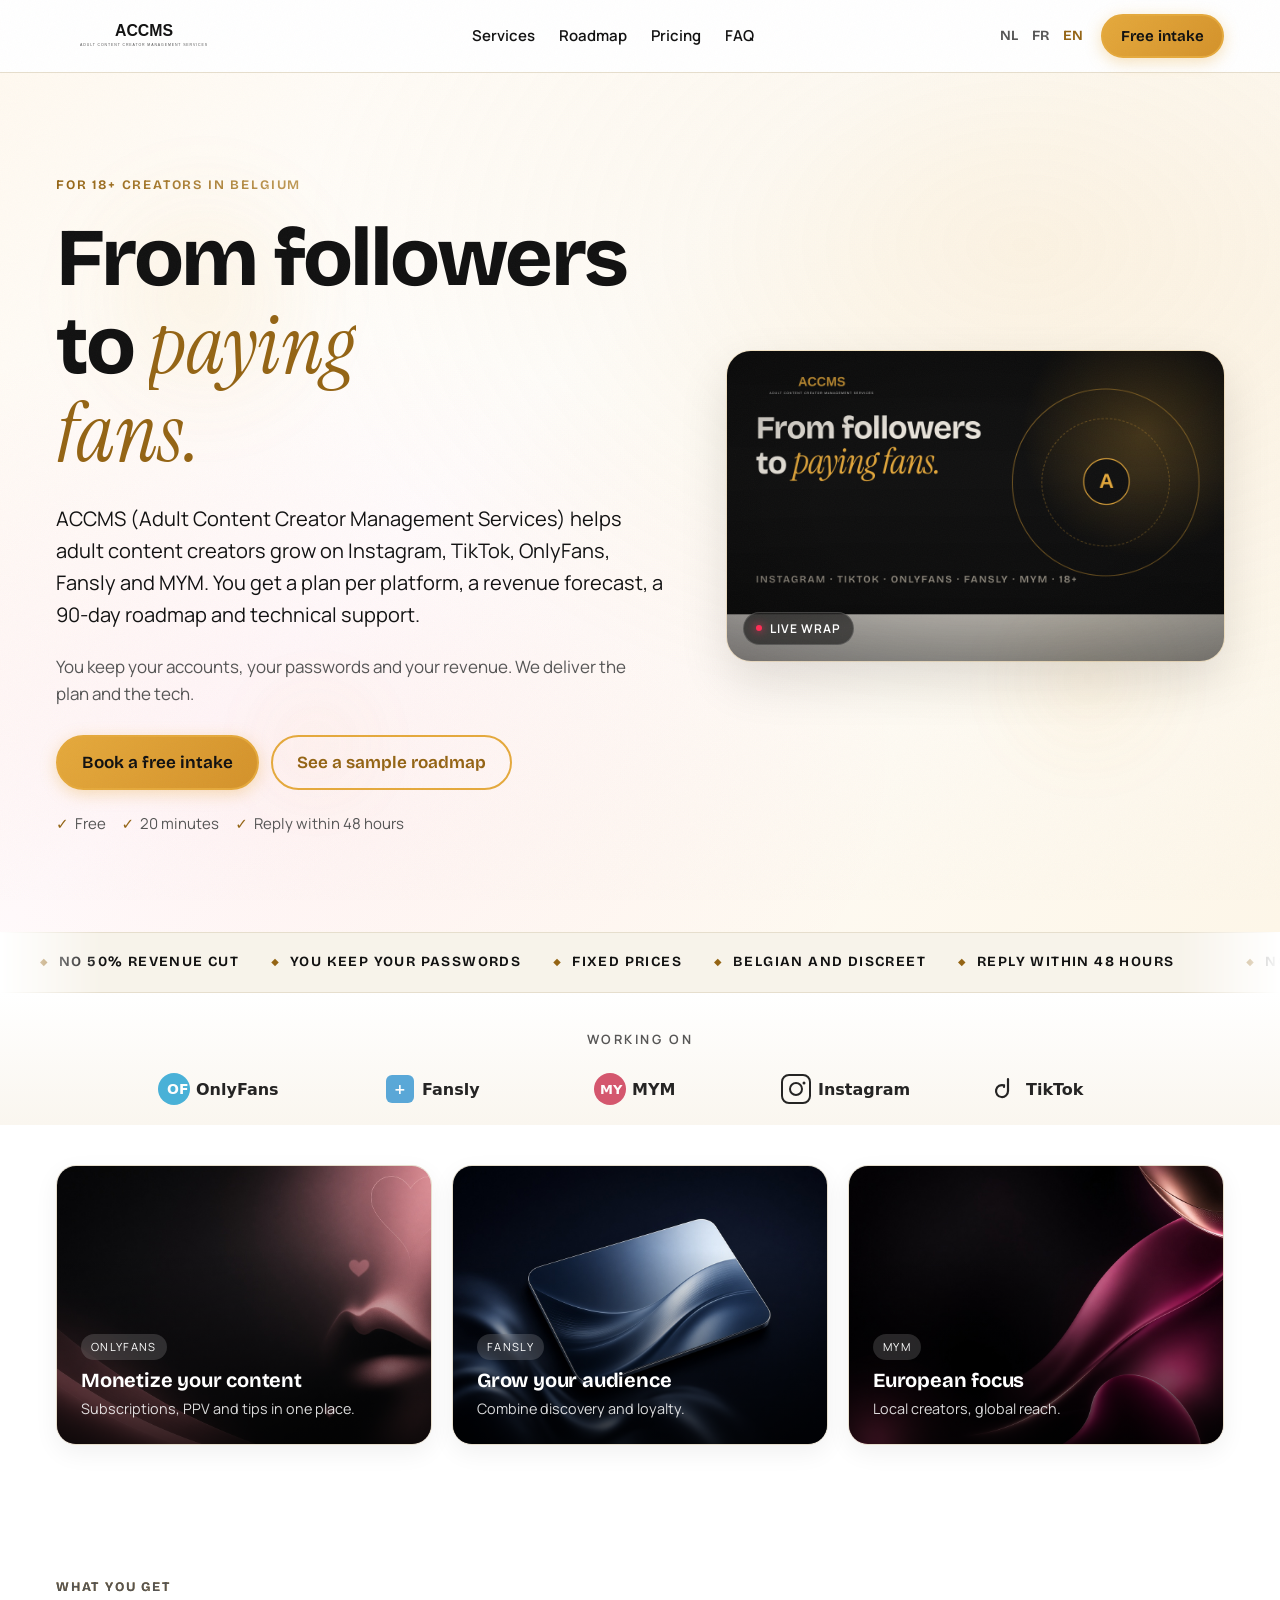
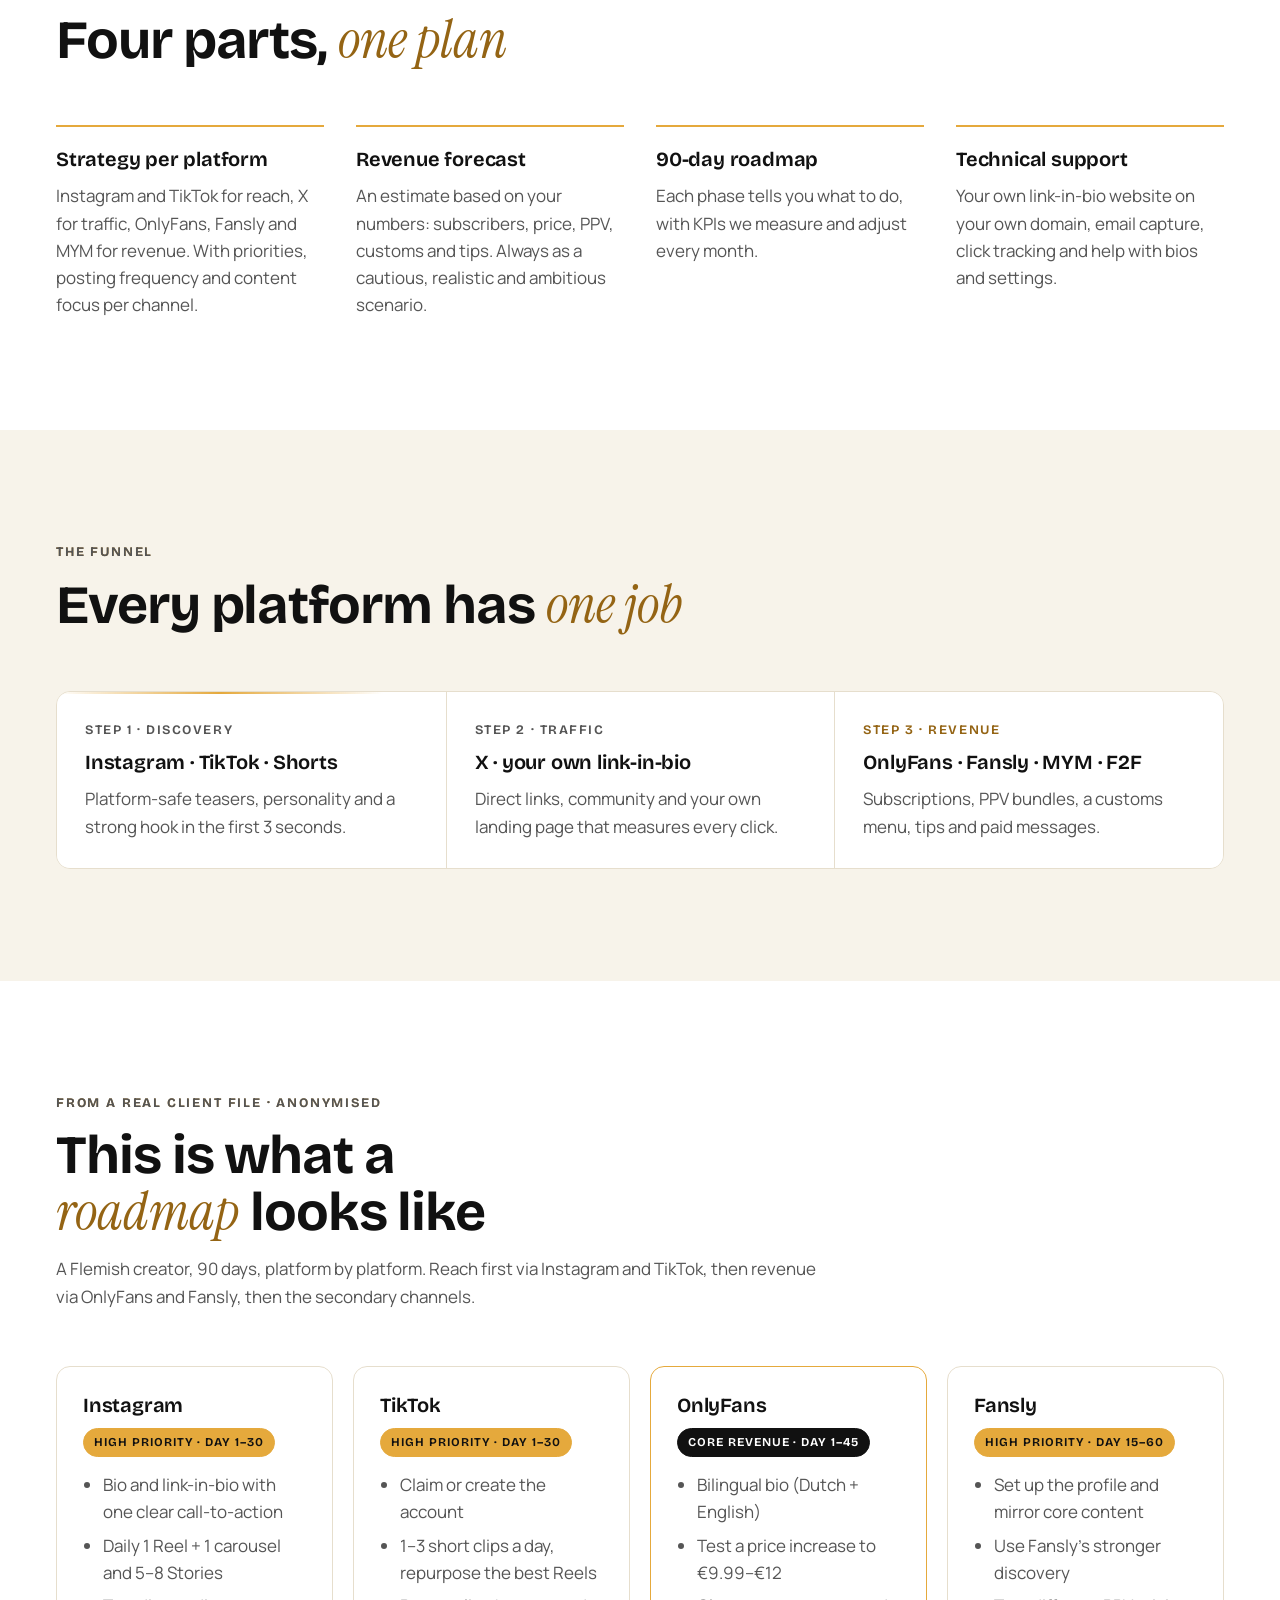
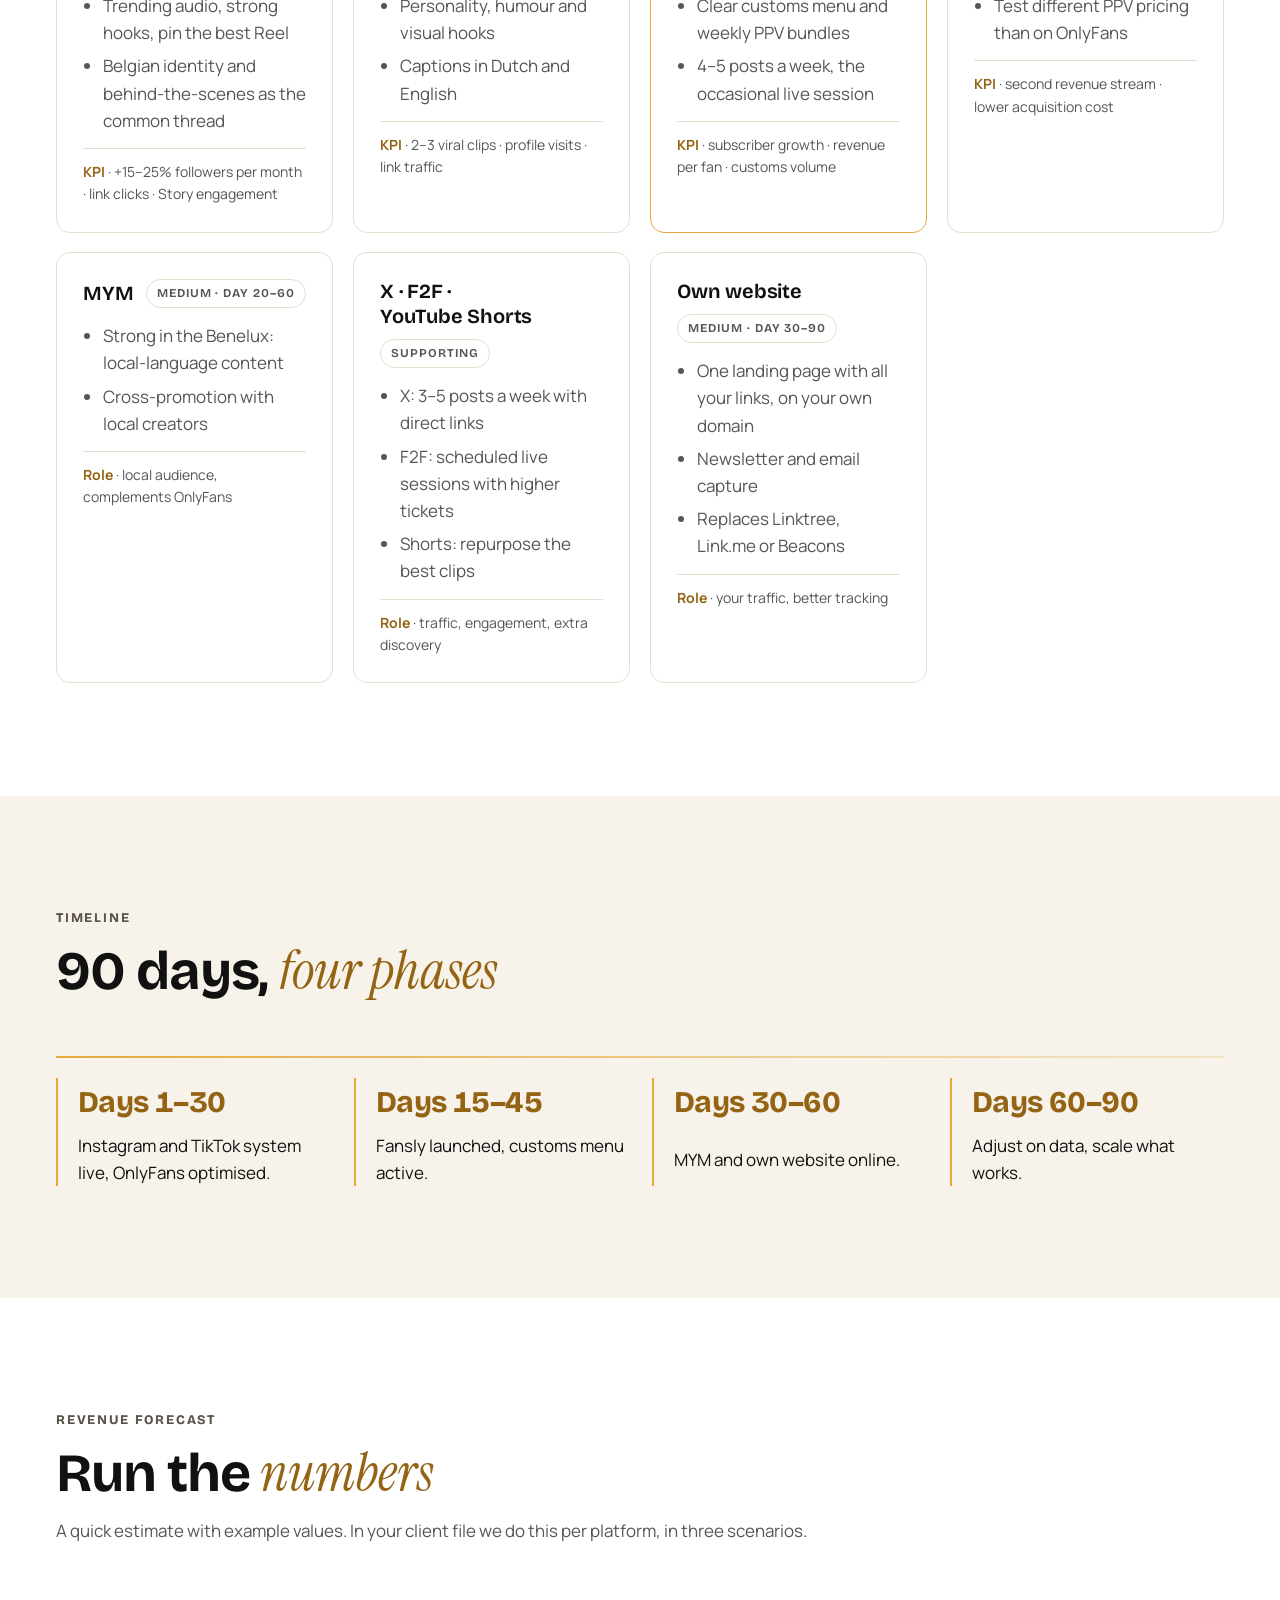
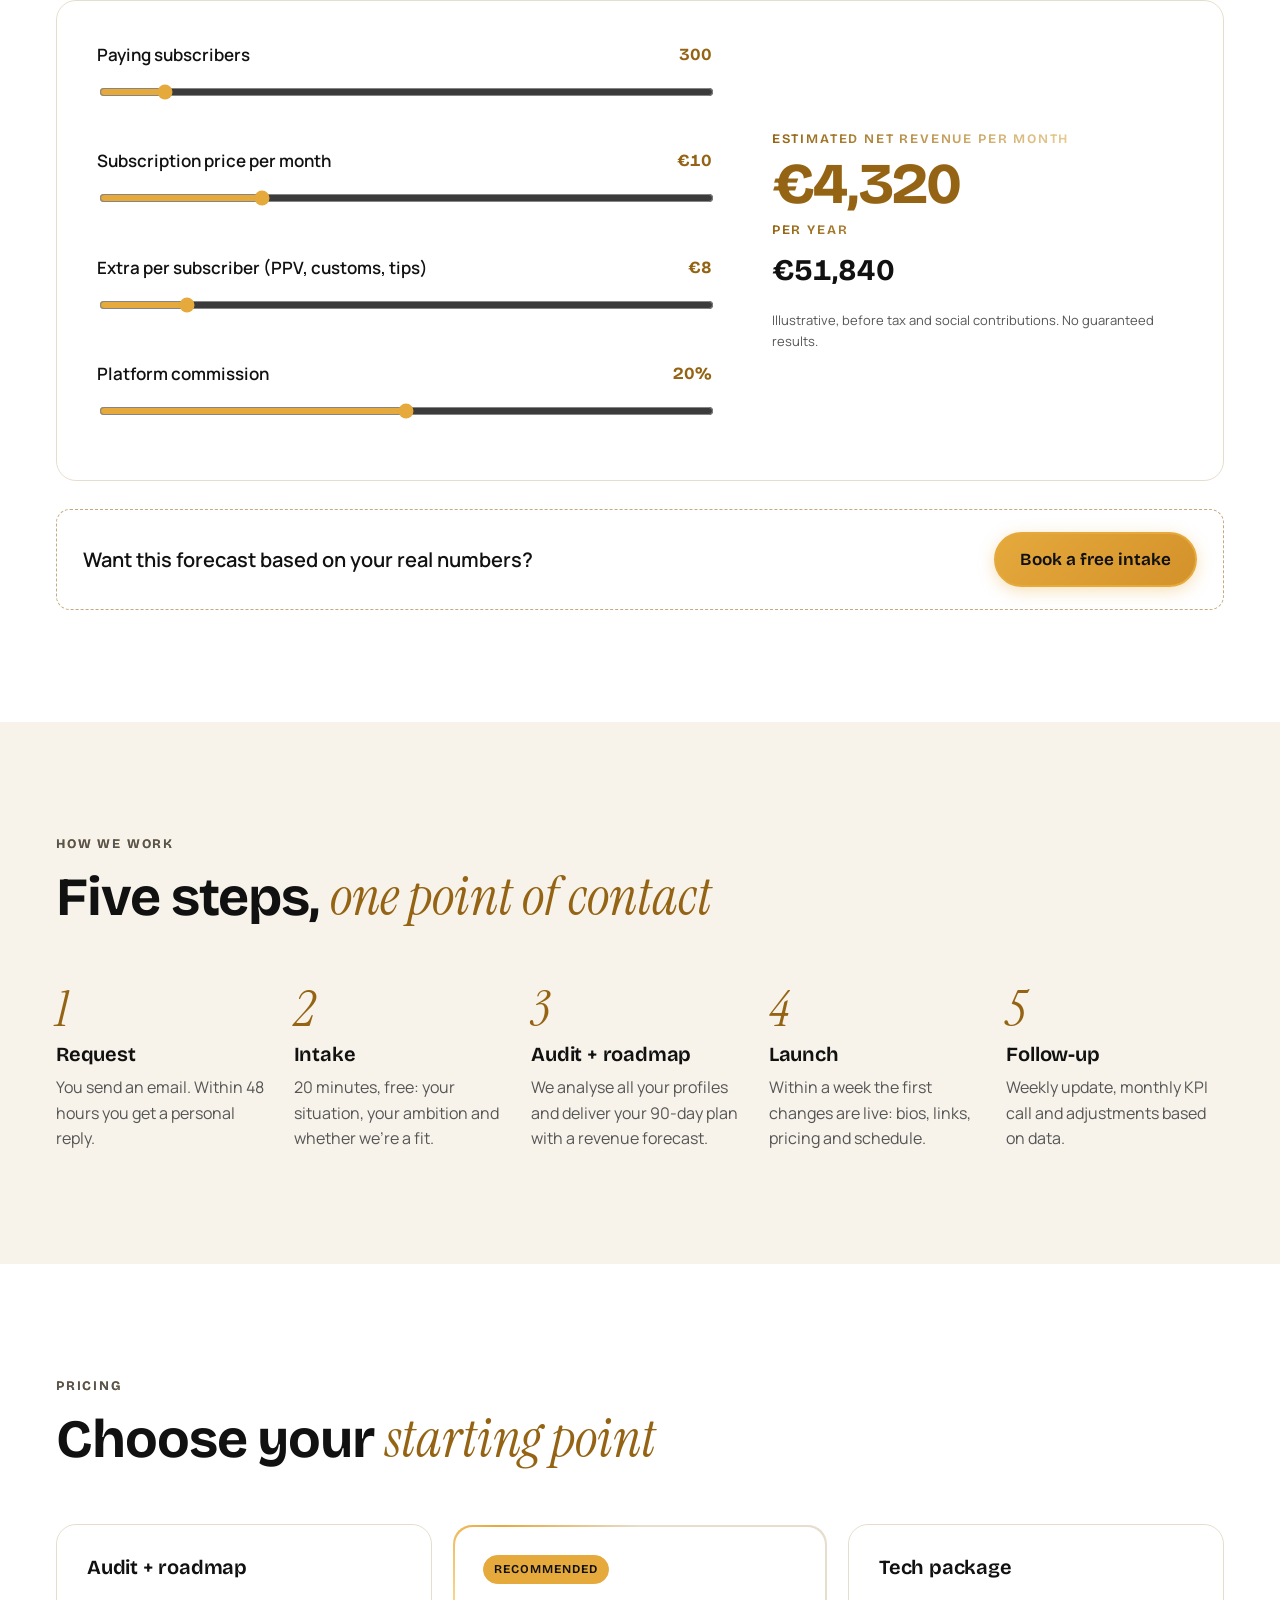
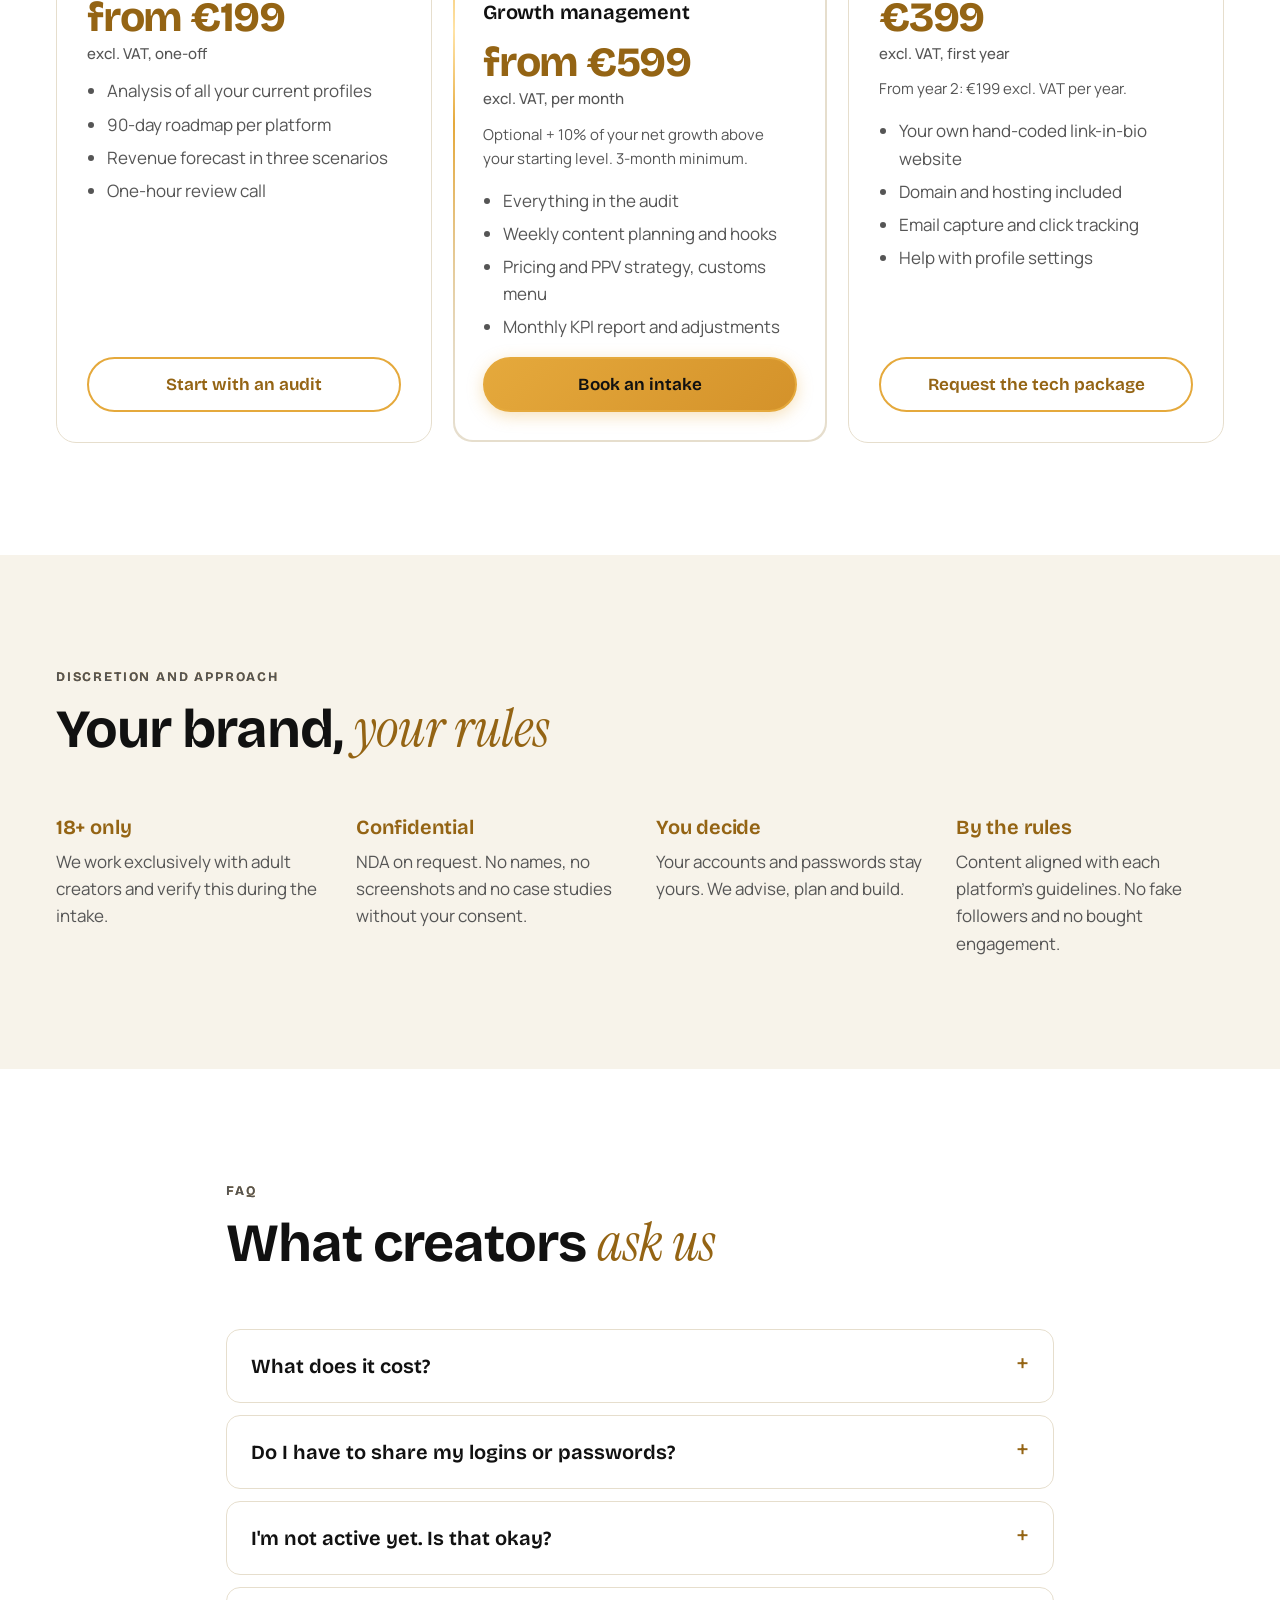
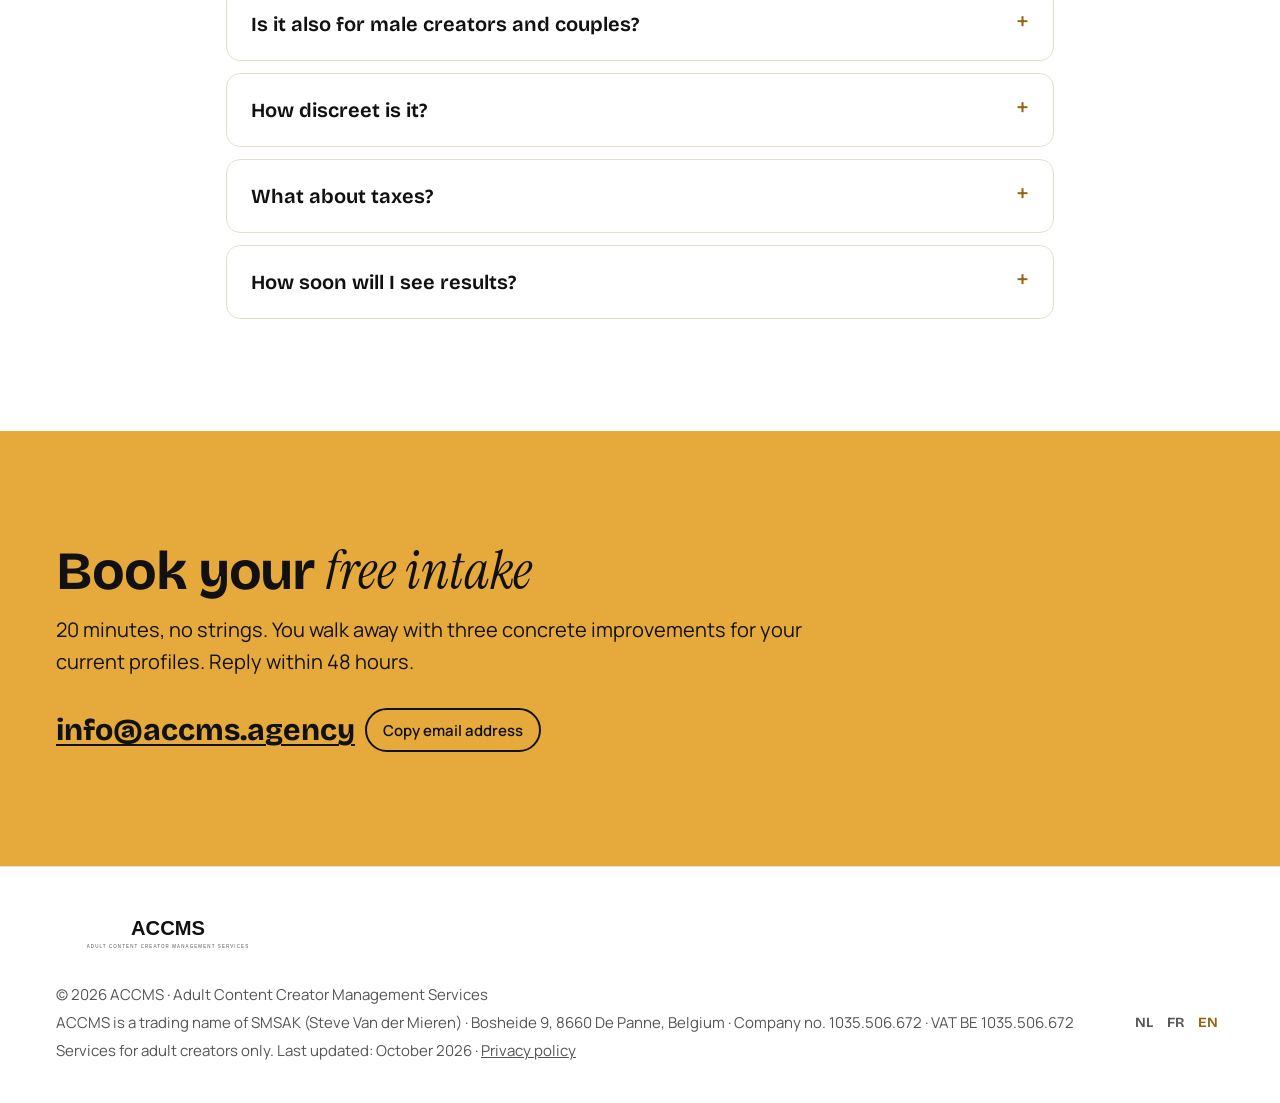
==== commit bcfb85ed: "Light mode only: remove dark theme and toggle, add more color and effects" ====
--- a/en/index.html
+++ b/en/index.html
@@ -36,7 +36,7 @@
 <link rel="preload" href="../fonts/bricolage-grotesque.woff2" as="font" type="font/woff2" crossorigin>
 <link rel="preload" href="../fonts/manrope.woff2" as="font" type="font/woff2" crossorigin>
 <link rel="stylesheet" href="../css/site.css">
-<script src="../js/theme.js"></script>
+
 <script src="../js/main.js" defer></script>
 <script src="../js/motion.js" defer></script>
 <script type="application/ld+json">
@@ -235,13 +235,13 @@
 <header class="site-header">
 <div class="wrap header-row">
 <a class="brand" href="../en/" aria-label="ACCMS">
-<img class="logo-dark" src="../assets/accms-logo-dark.svg" alt="ACCMS – Adult Content Creator Management Services" width="176" height="44">
-<img class="logo-light" src="../assets/accms-logo-light.svg" alt="ACCMS – Adult Content Creator Management Services" width="176" height="44">
+<img class="logo-dark" style="display:none" src="../assets/accms-logo-dark.svg" alt="ACCMS – Adult Content Creator Management Services" width="176" height="44">
+<img class="logo-light" style="display:block" src="../assets/accms-logo-light.svg" alt="ACCMS – Adult Content Creator Management Services" width="176" height="44">
 </a>
 <nav class="main-nav" aria-label="Menu"><a href="#services">Services</a><a href="#roadmap">Roadmap</a><a href="#pricing">Pricing</a><a href="#faq">FAQ</a></nav>
 <div class="header-tools">
 <nav class="lang" aria-label="Language"><a href="../" hreflang="nl-BE" lang="nl-BE">NL</a><a href="../fr/" hreflang="fr-BE" lang="fr-BE">FR</a><a href="../en/" hreflang="en" lang="en" aria-current="page">EN</a></nav>
-<button class="theme-toggle" id="theme-toggle" type="button" aria-label="Switch between light and dark theme" aria-pressed="false"><svg class="icon-sun" viewBox="0 0 24 24" fill="none" stroke="currentColor" stroke-width="1.8" stroke-linecap="round" aria-hidden="true"><circle cx="12" cy="12" r="4.2"/><path d="M12 2.5v2.2M12 19.3v2.2M4.6 4.6l1.6 1.6M17.8 17.8l1.6 1.6M2.5 12h2.2M19.3 12h2.2M4.6 19.4l1.6-1.6M17.8 6.2l1.6-1.6"/></svg><svg class="icon-moon" viewBox="0 0 24 24" fill="none" stroke="currentColor" stroke-width="1.8" stroke-linejoin="round" aria-hidden="true"><path d="M20.5 14.6A8.5 8.5 0 0 1 9.4 3.5a8.5 8.5 0 1 0 11.1 11.1Z"/></svg></button>
+
 <a class="btn btn-primary header-cta" href="#contact">Free intake</a>
 </div>
 </div>
@@ -398,8 +398,8 @@
 
 <footer class="site-footer">
 <div class="wrap footer-row">
-<img class="logo-dark" src="../assets/accms-logo-dark.svg" alt="ACCMS" width="224" height="56" loading="lazy">
-<img class="logo-light" src="../assets/accms-logo-light.svg" alt="ACCMS" width="224" height="56" loading="lazy">
+<img class="logo-dark" style="display:none" src="../assets/accms-logo-dark.svg" alt="ACCMS" width="224" height="56" loading="lazy">
+<img class="logo-light" style="display:block" src="../assets/accms-logo-light.svg" alt="ACCMS" width="224" height="56" loading="lazy">
 <div class="footer-meta"><span>© 2026 ACCMS · Adult Content Creator Management Services</span><span>ACCMS is a trading name of SMSAK (Steve Van der Mieren) · Bosheide 9, 8660 De Panne, Belgium · Company no. 1035.506.672 · VAT BE 1035.506.672</span><span>Services for adult creators only. Last updated: October 2026 · <a href="privacy">Privacy policy</a></span></div>
 <nav class="lang" aria-label="Language"><a href="../" hreflang="nl-BE" lang="nl-BE">NL</a><a href="../fr/" hreflang="fr-BE" lang="fr-BE">FR</a><a href="../en/" hreflang="en" lang="en" aria-current="page">EN</a></nav>
 </div>
--- a/css/site.css
+++ b/css/site.css
@@ -39,7 +39,7 @@
   --ease-exit: cubic-bezier(0.4, 0.14, 1, 1);
   --gutter: max(16px, env(safe-area-inset-left, 0px));
   --gutter-r: max(16px, env(safe-area-inset-right, 0px));
-  color-scheme: dark;
+  color-scheme: light;
 }
 
 @media (prefers-color-scheme: light) {
@@ -780,3 +780,58 @@
     margin-bottom: 16px;
   }
 }
+
+/* Force light mode only */
+:root, :root[data-theme="dark"], :root[data-theme="light"] {
+  --bg: #FFFFFF;
+  --band: #F7F3EA;
+  --card: #FFFFFF;
+  --line: #E6DECD;
+  --fg: #111111;
+  --muted: #555555;
+  --accent: #E5A93C;
+  --accent-ink: #946414;
+  --on-accent: #111111;
+  --glow: rgba(229, 169, 60, .28);
+  --ring: rgba(148, 100, 20, .55);
+  --ring-soft: rgba(148, 100, 20, .3);
+  color-scheme: light;
+}
+.logo-dark, .icon-moon, .theme-toggle { display: none !important; }
+.logo-light, .icon-sun { display: block !important; }
+
+/* Extra color & visual effects */
+.hero {
+  background: linear-gradient(135deg, #fff9f0 0%, #fff 40%, #fdf6e8 100%);
+}
+.hero::before {
+  content: "";
+  position: absolute;
+  inset: 0;
+  background: radial-gradient(ellipse at 80% 20%, rgba(229,169,60,.12), transparent 50%),
+              radial-gradient(ellipse at 20% 80%, rgba(255,45,85,.06), transparent 45%);
+  pointer-events: none;
+  z-index: 0;
+}
+.btn-primary {
+  background: linear-gradient(135deg, #E5A93C, #d4922a);
+  box-shadow: 0 4px 16px rgba(229,169,60,.35);
+  transition: transform .2s ease, box-shadow .2s ease;
+}
+.btn-primary:hover {
+  transform: translateY(-2px);
+  box-shadow: 0 8px 24px rgba(229,169,60,.45);
+}
+.platforms {
+  background: linear-gradient(180deg, #fff 0%, #faf6ef 100%);
+}
+.visual-card {
+  box-shadow: 0 8px 24px rgba(0,0,0,.06);
+}
+.visual-card:hover {
+  box-shadow: 0 16px 40px rgba(229,169,60,.15);
+}
+/* Soft animated gradient border on hero video */
+.hero-visual {
+  box-shadow: 0 20px 50px rgba(0,0,0,.12), 0 0 0 1px rgba(229,169,60,.2);
+}
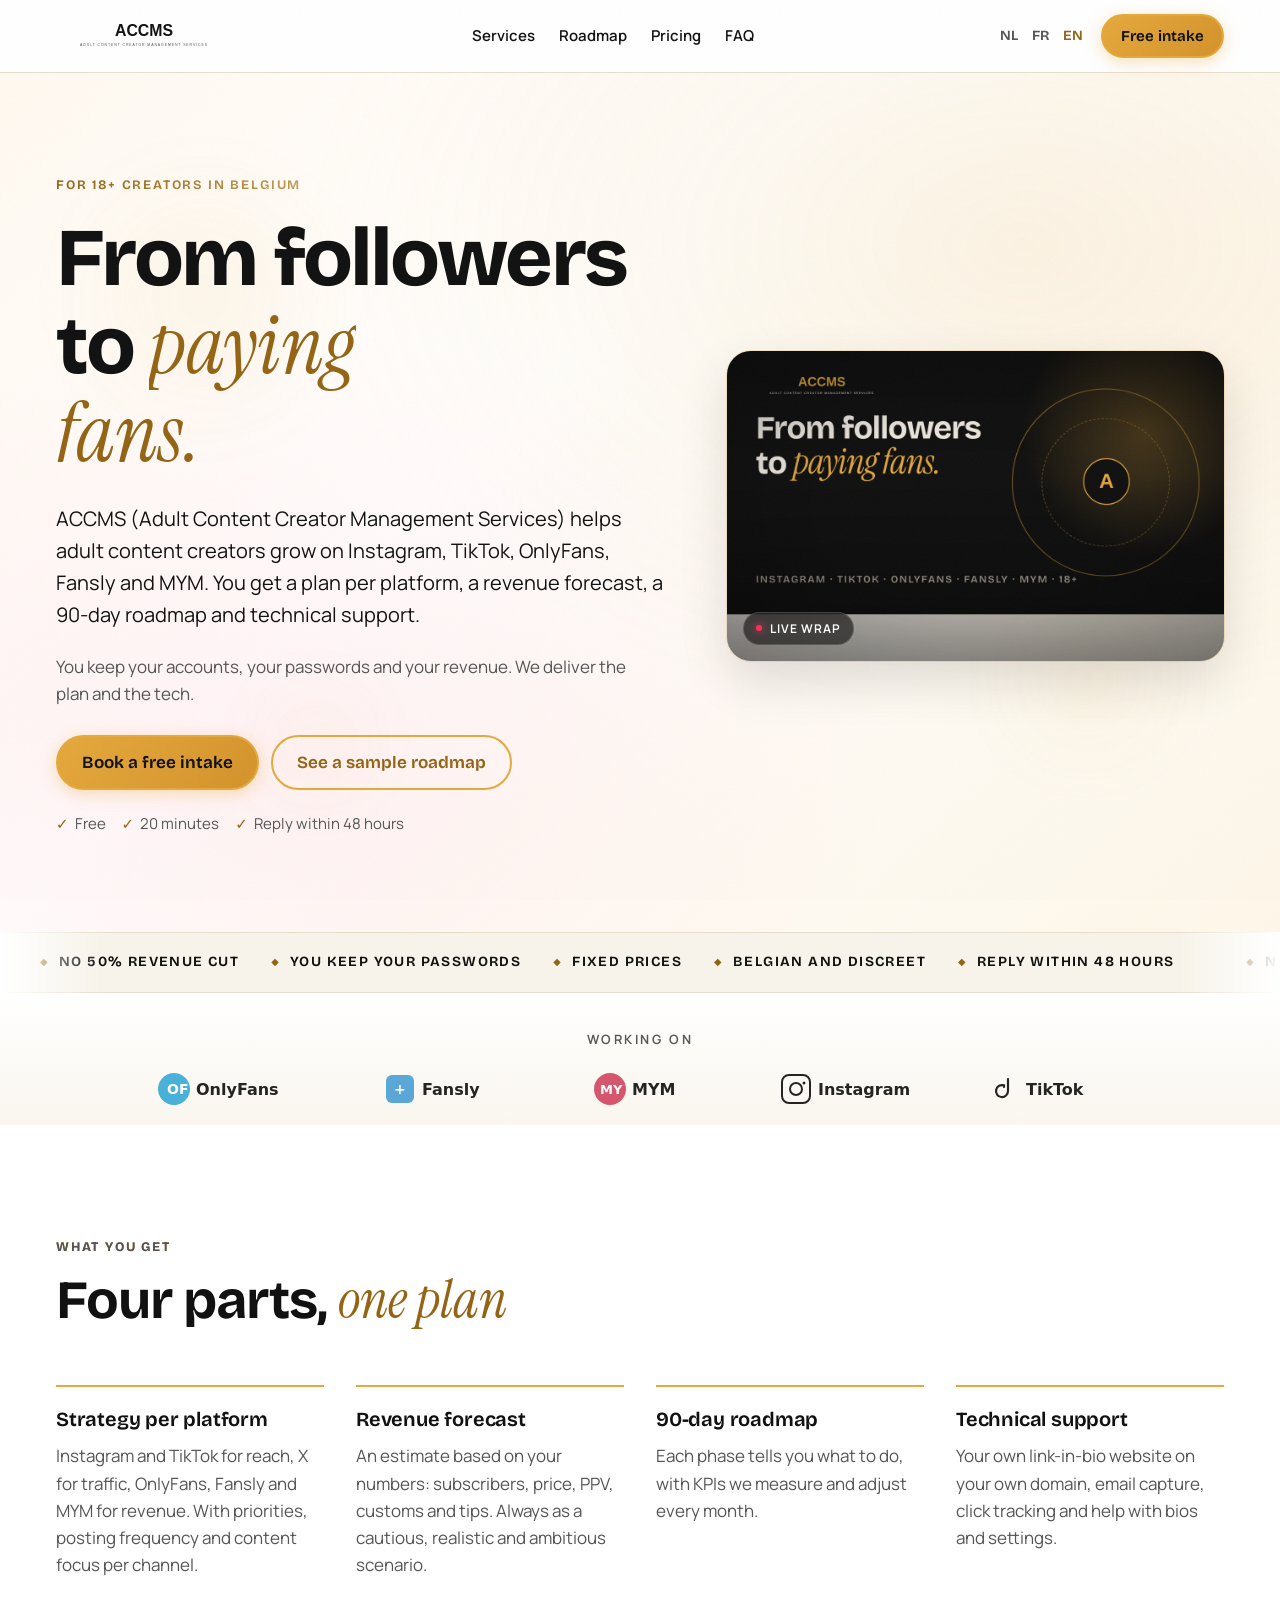
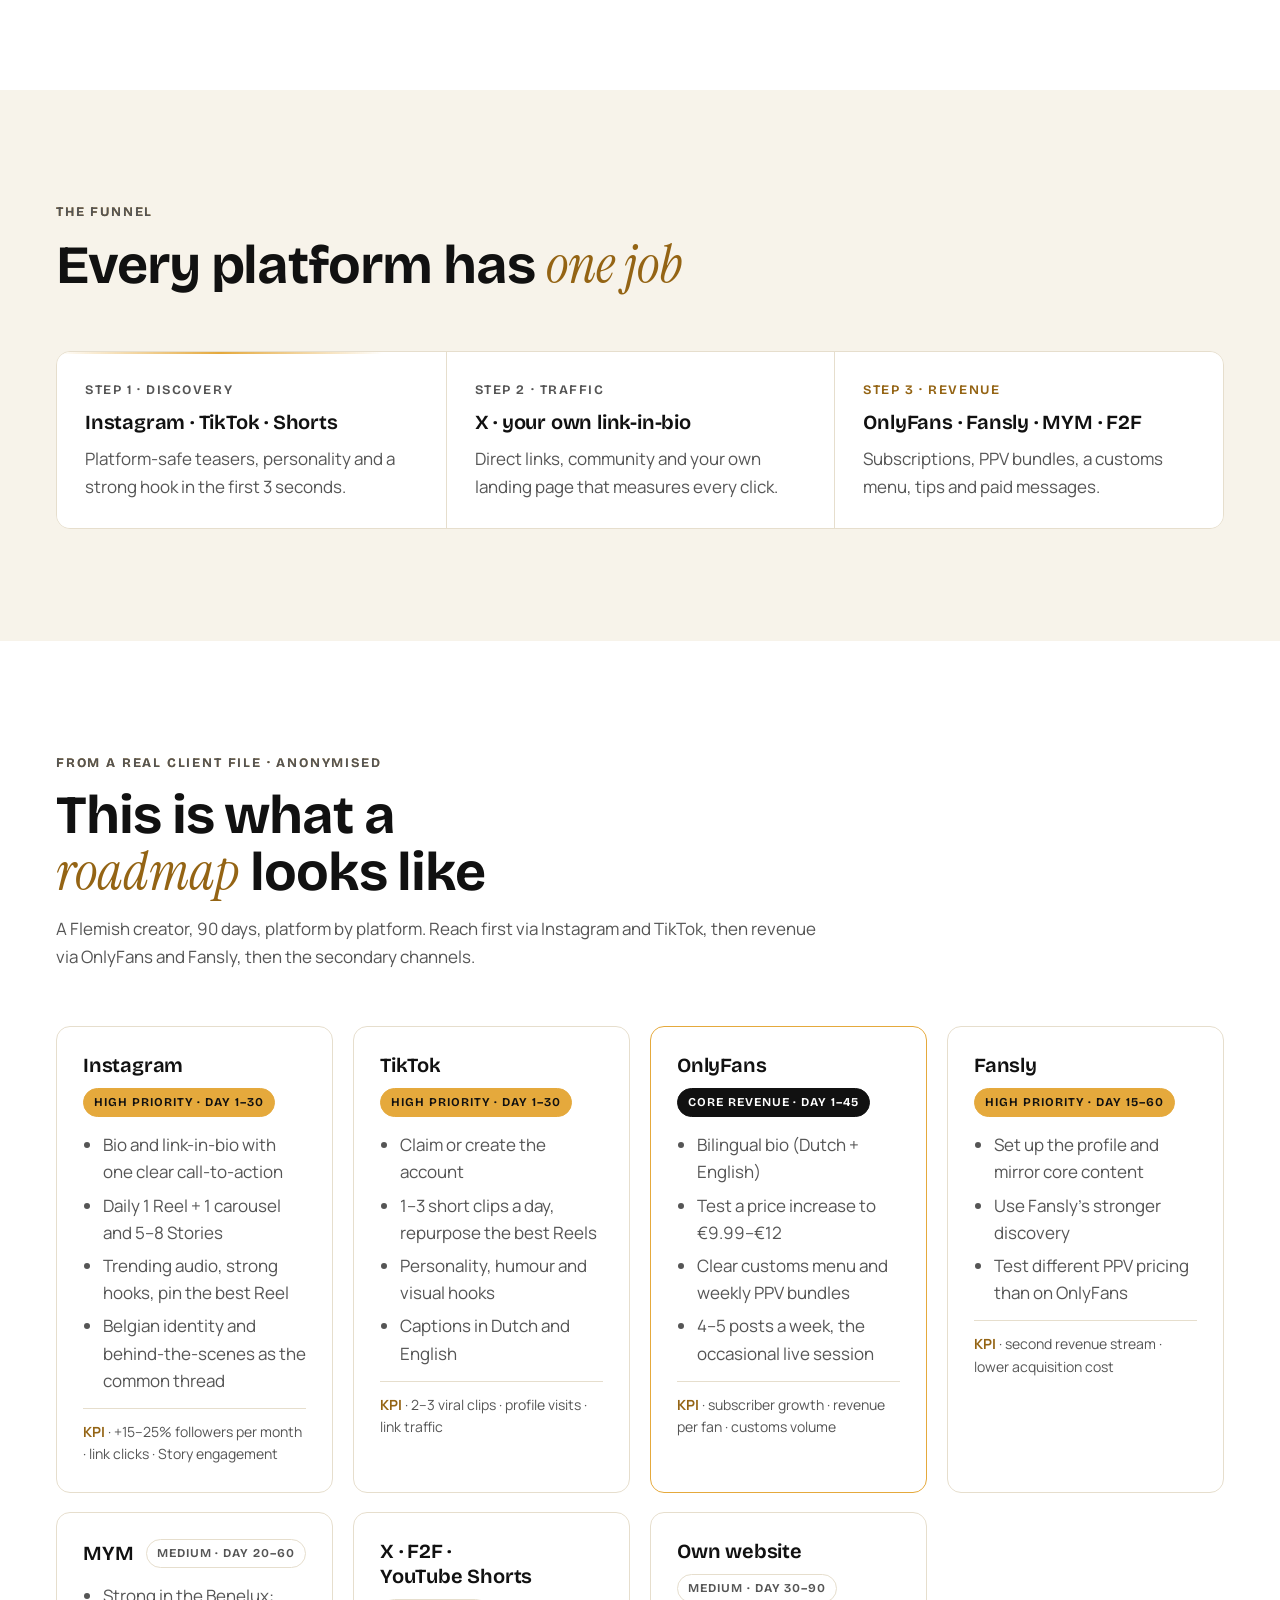
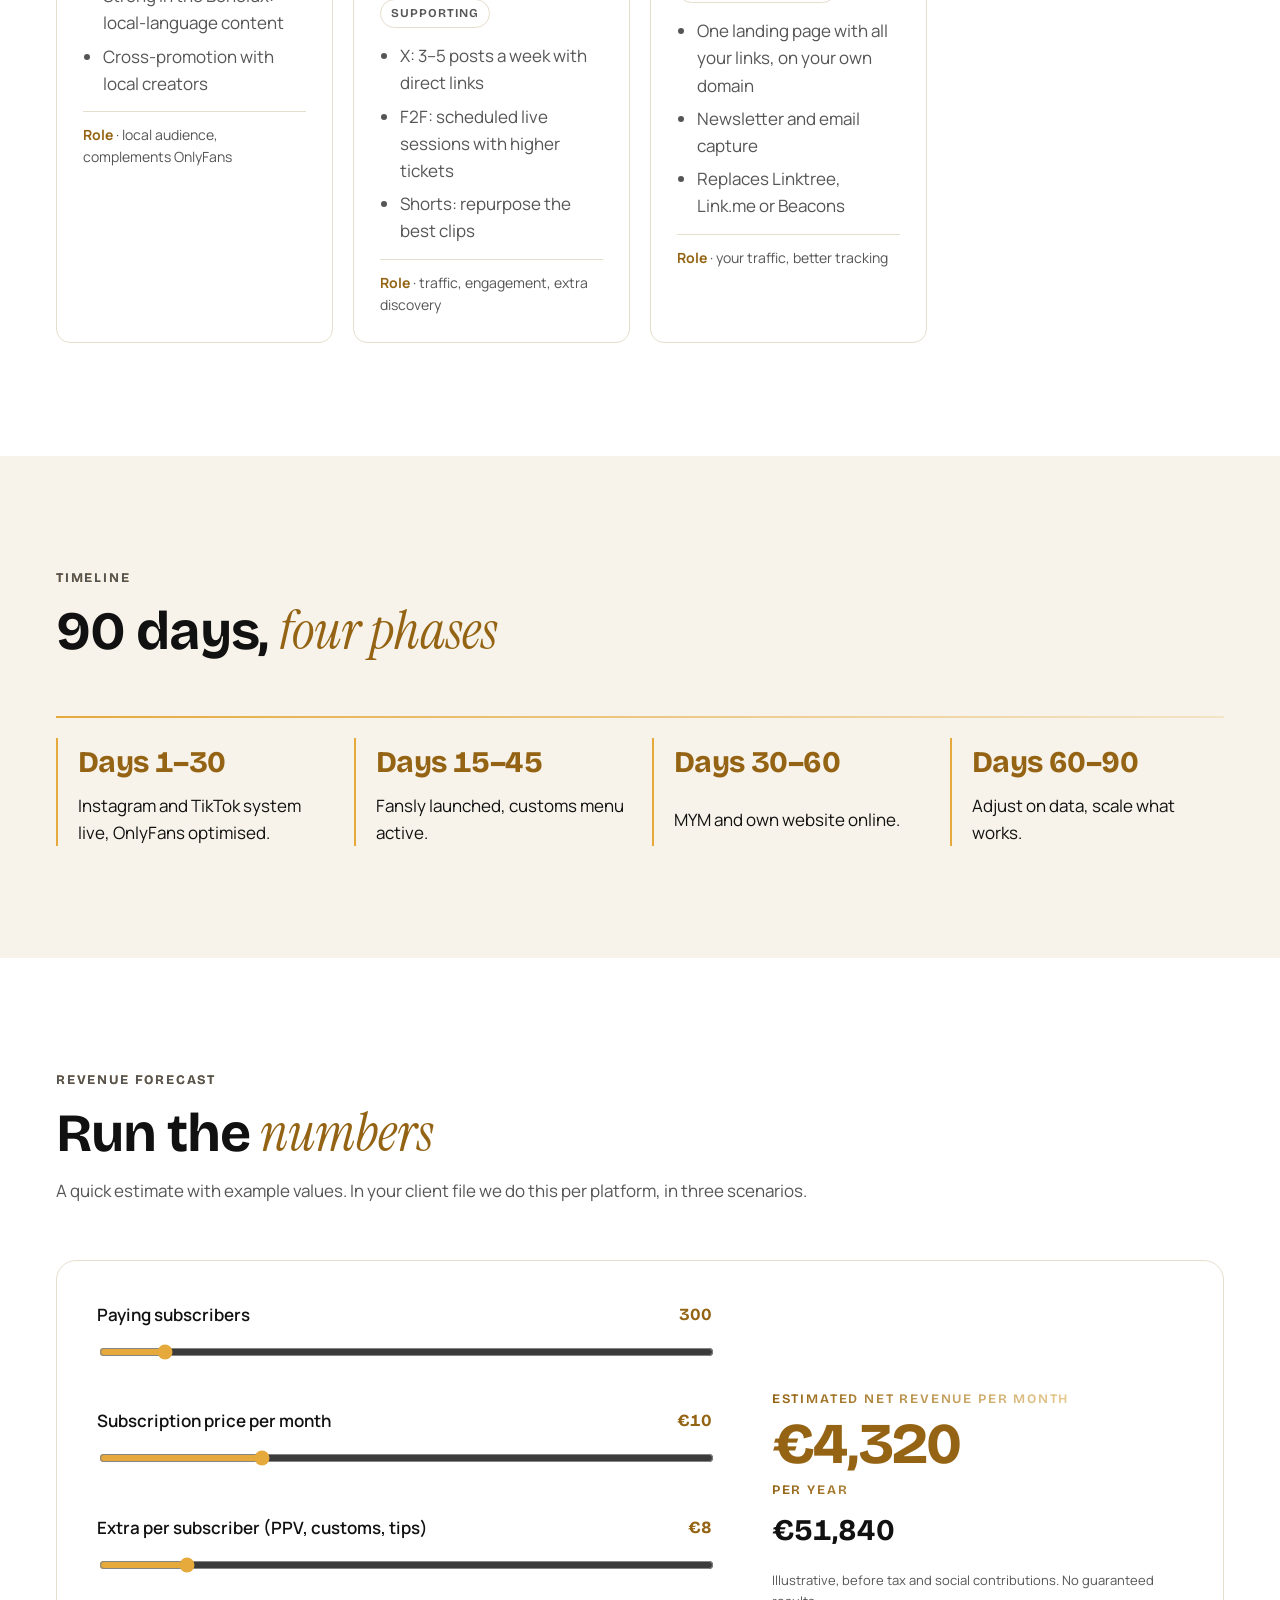
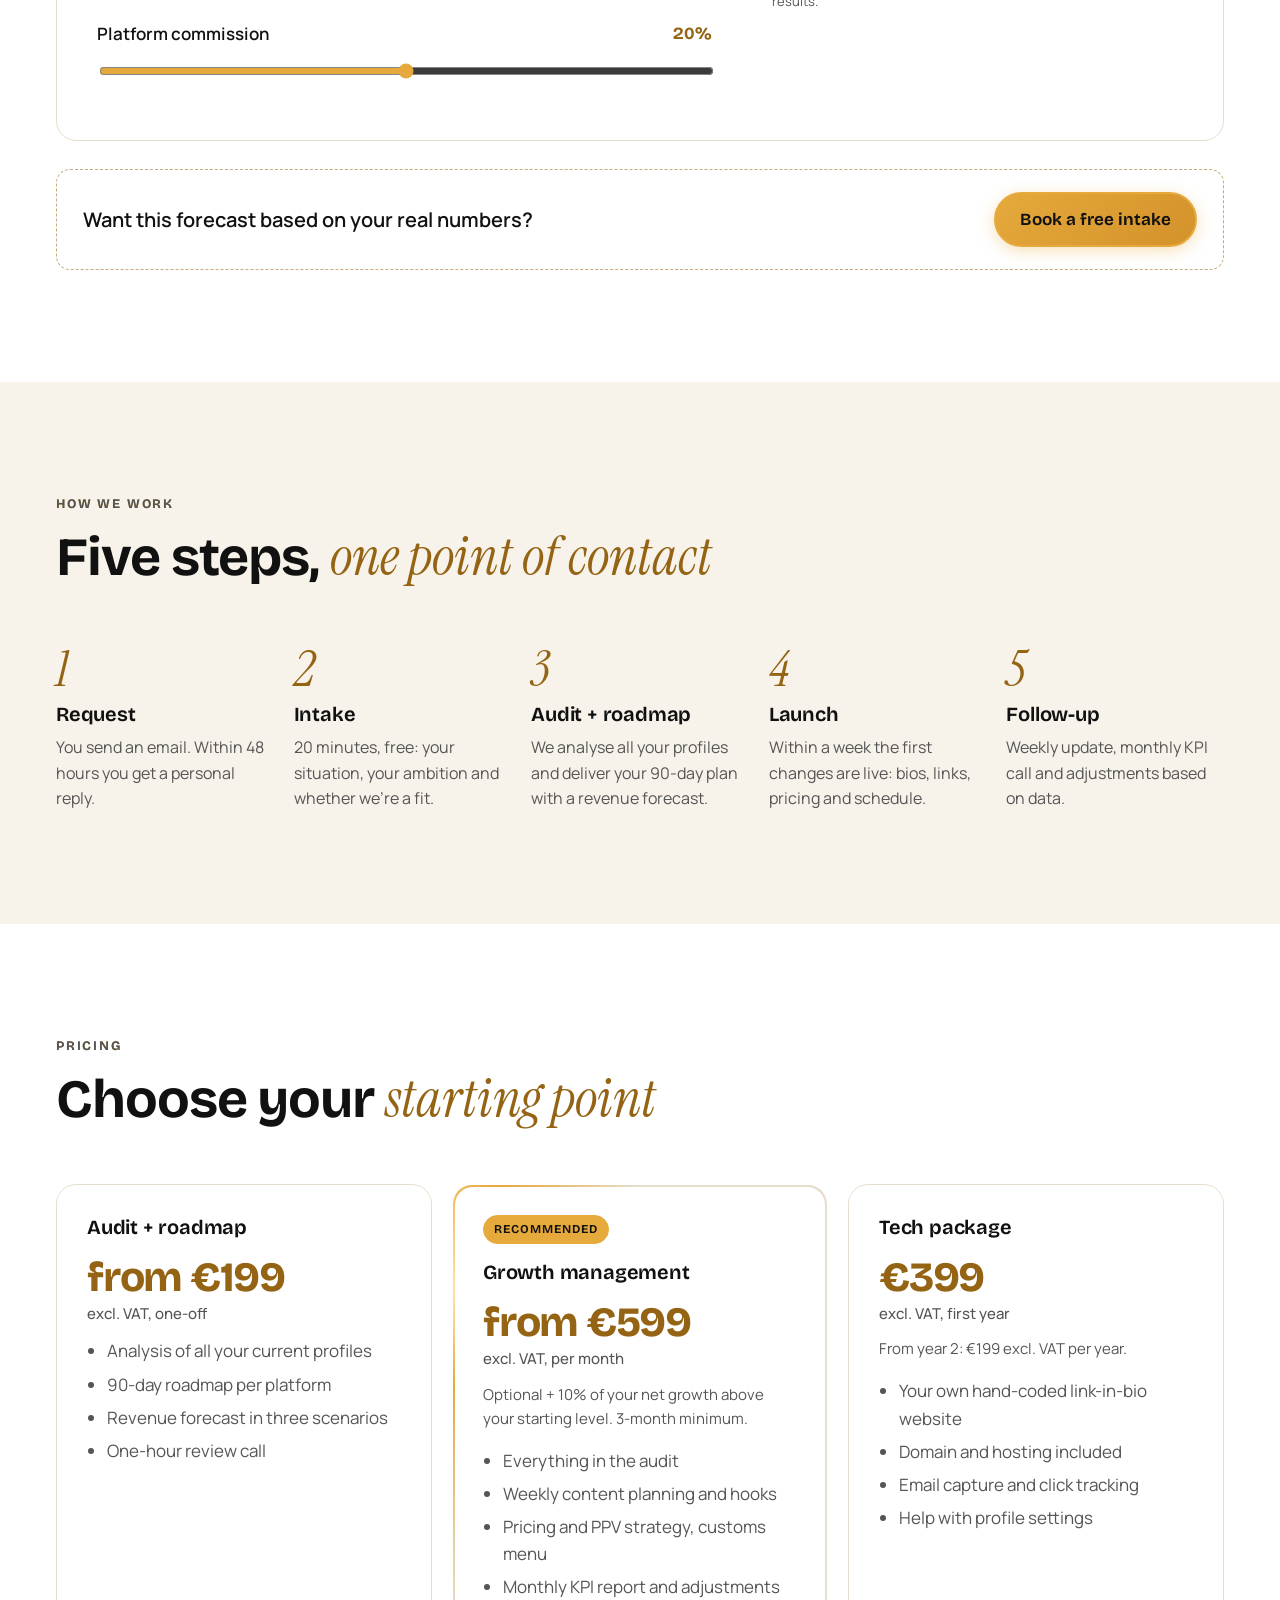
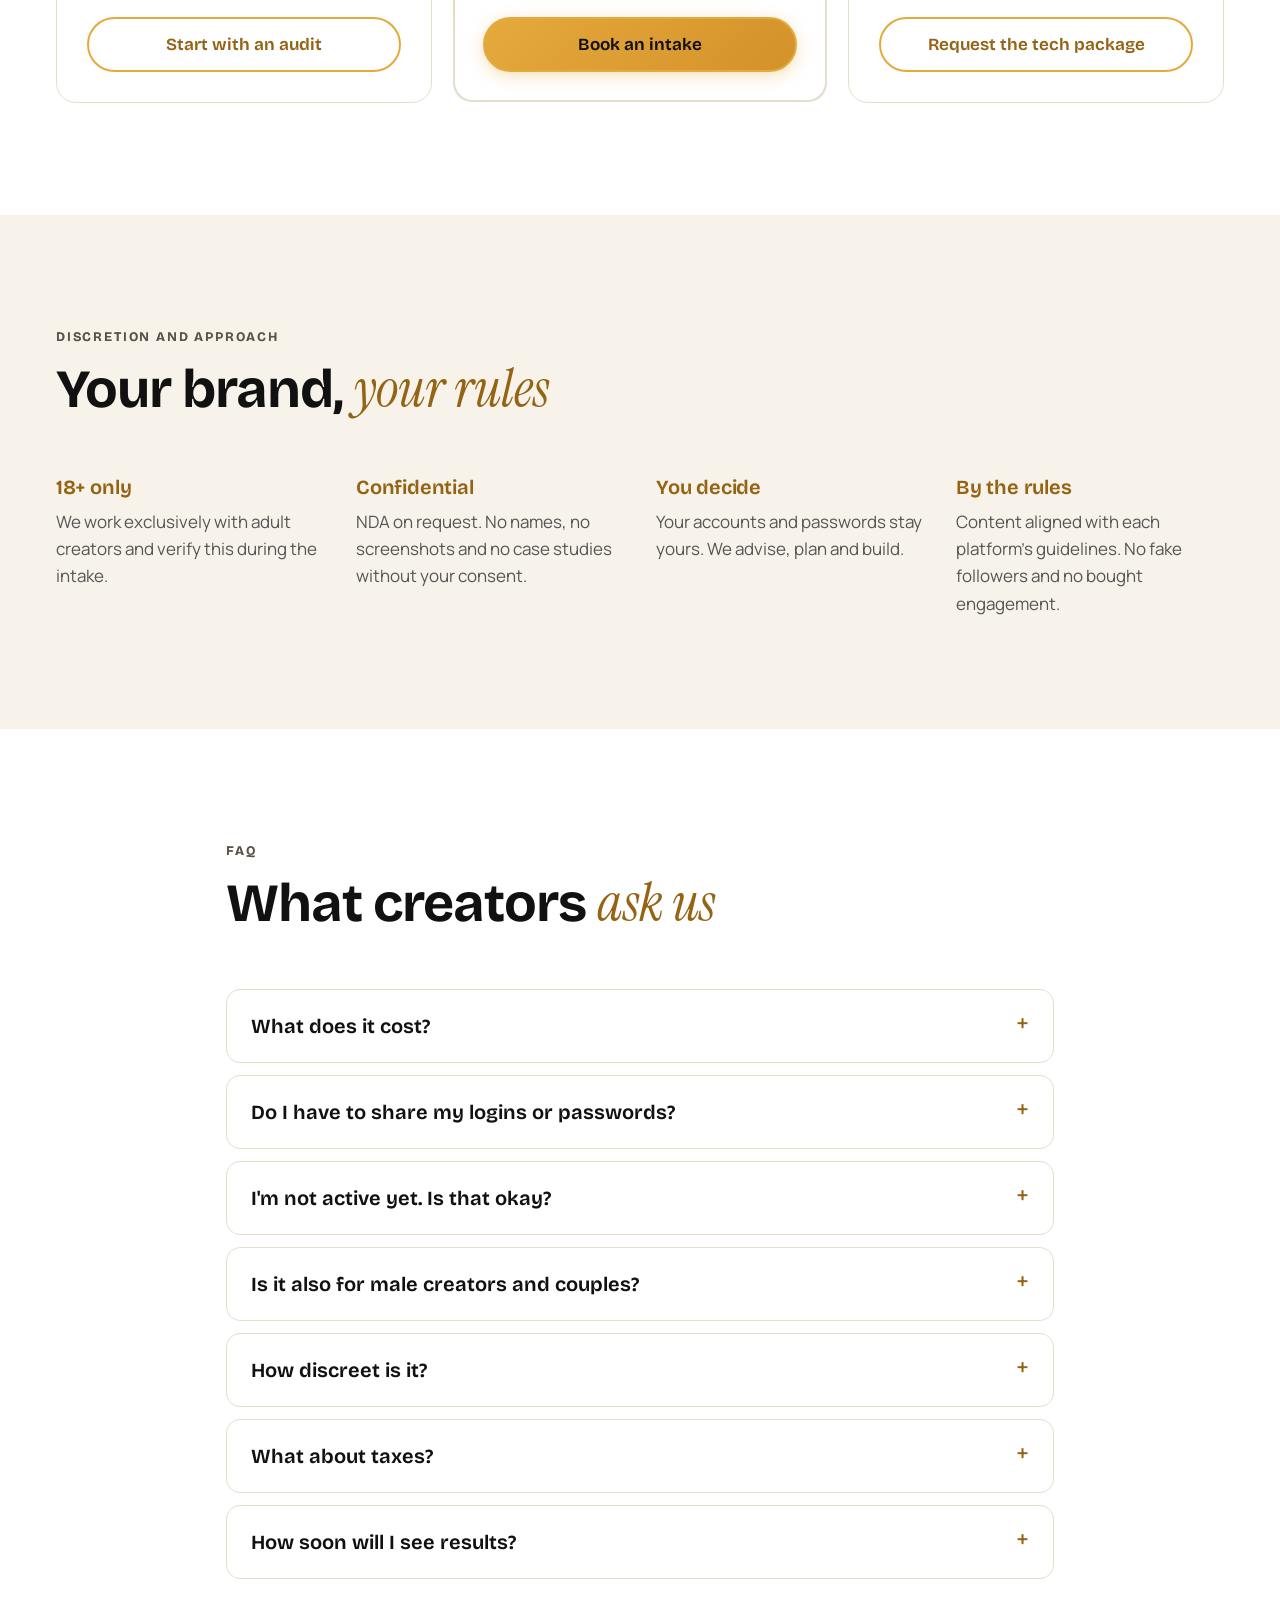
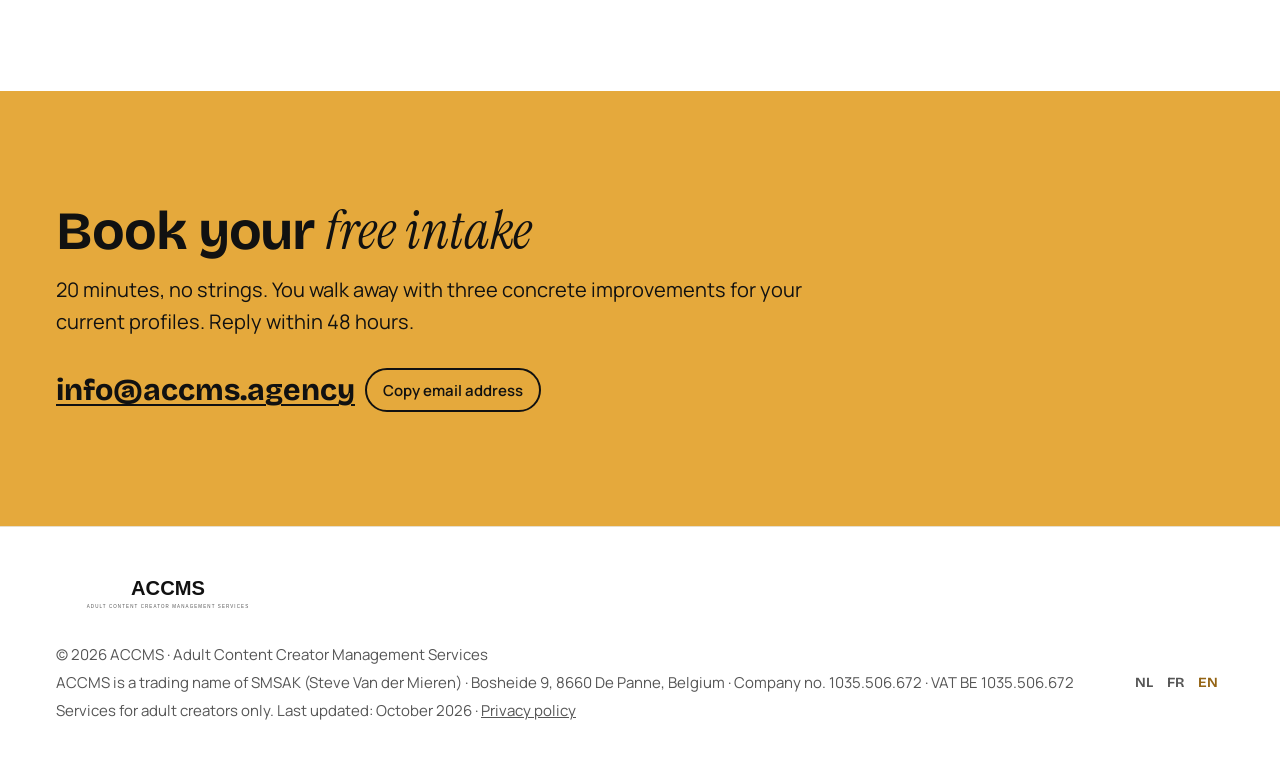
==== commit 4f28ba2c: "Remove visual cards; force hero video play on mobile Chrome (Android + iOS)" ====
--- a/en/index.html
+++ b/en/index.html
@@ -260,7 +260,7 @@
 <p class="micro fade-in"><span>Free</span><span>20 minutes</span><span>Reply within 48 hours</span></p>
 </div>
 <figure class="hero-visual">
-<video class="hero-video" autoplay muted loop playsinline webkit-playsinline preload="auto" poster="../assets/og-image.png">
+<video class="hero-video" autoplay muted loop playsinline webkit-playsinline x-webkit-airplay="allow" preload="metadata" poster="../assets/og-image.png" poster="../assets/og-image.png">
 <source src="../assets/hero-car-h264.mp4" type="video/mp4">
 </video>
 <div class="hero-video-overlay" aria-hidden="true"></div>
@@ -284,37 +284,6 @@
   </div>
 </section>
 
-<section class="visuals" aria-label="Platform visuals">
-  <div class="wrap">
-    <div class="visual-grid">
-      <article class="visual-card" data-reveal>
-        <img src="../assets/visuals/onlyfans-visual.jpg" alt="" width="600" height="400">
-        <div class="visual-card-content">
-          <span class="visual-tag">OnlyFans</span>
-          <h3>Monetize your content</h3>
-          <p>Subscriptions, PPV and tips in one place.</p>
-        </div>
-      </article>
-      <article class="visual-card" data-reveal>
-        <img src="../assets/visuals/fansly-visual.jpg" alt="" width="600" height="400">
-        <div class="visual-card-content">
-          <span class="visual-tag">Fansly</span>
-          <h3>Grow your audience</h3>
-          <p>Combine discovery and loyalty.</p>
-        </div>
-      </article>
-      <article class="visual-card" data-reveal>
-        <img src="../assets/visuals/mym-visual.jpg" alt="" width="600" height="400">
-        <div class="visual-card-content">
-          <span class="visual-tag">MYM</span>
-          <h3>European focus</h3>
-          <p>Local creators, global reach.</p>
-        </div>
-      </article>
-    </div>
-  </div>
-</section>
-
 <section class="section" id="services" aria-labelledby="h-services">
 <div class="wrap">
 <div class="section-head" data-reveal><p class="label">What you get</p><h2 id="h-services">Four parts, <em>one plan</em></h2></div>
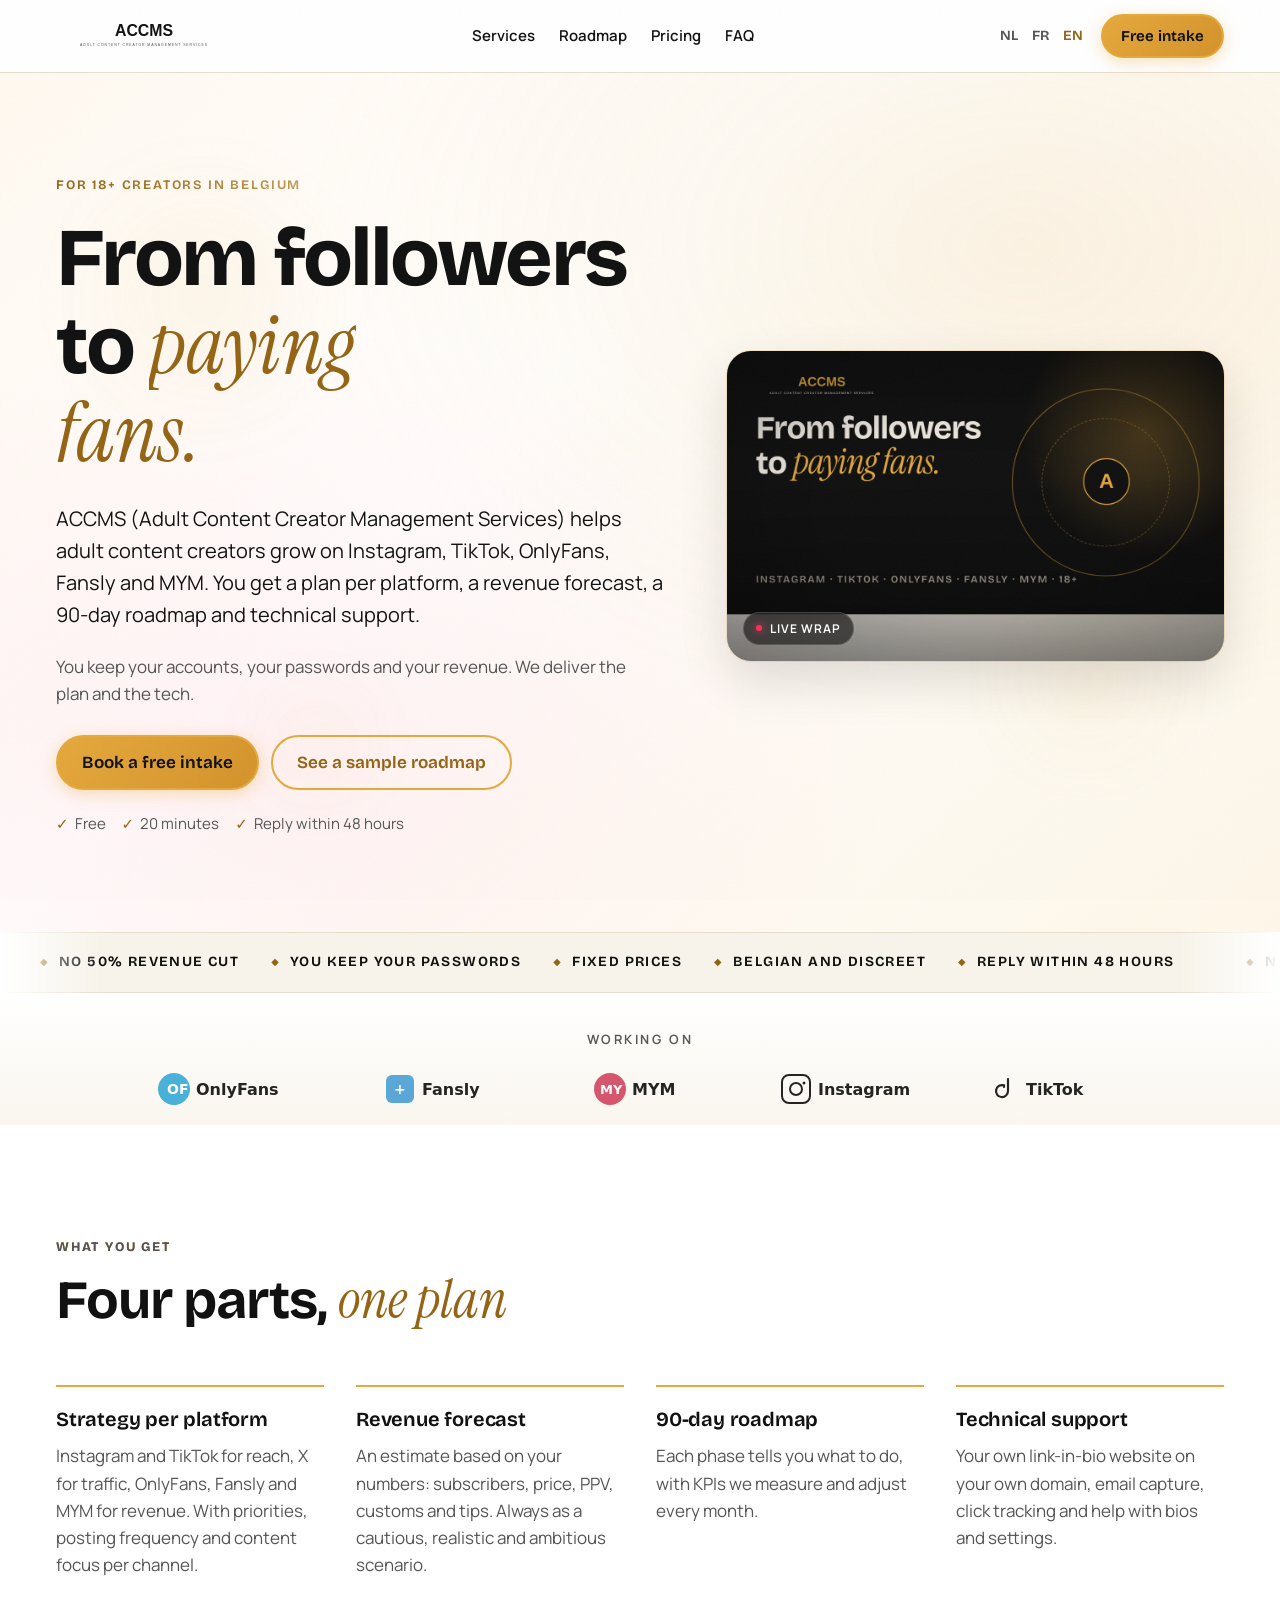
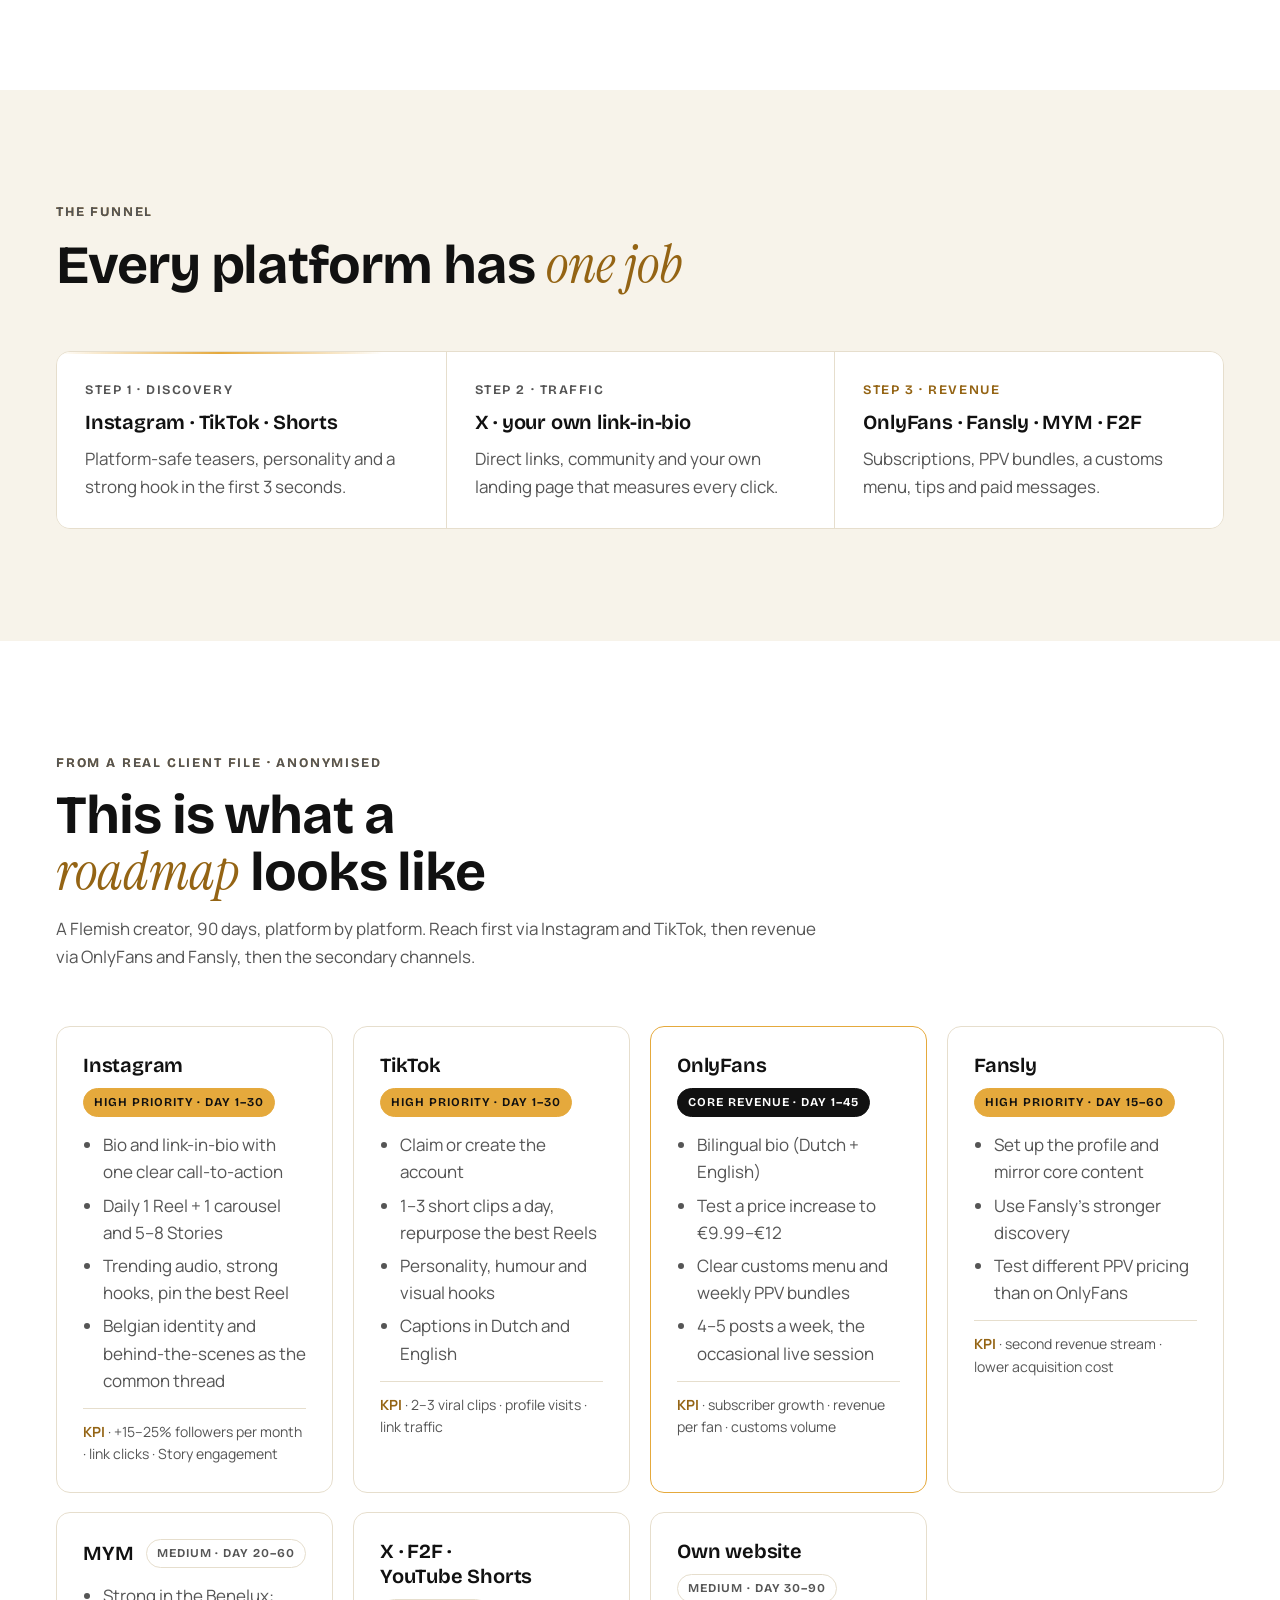
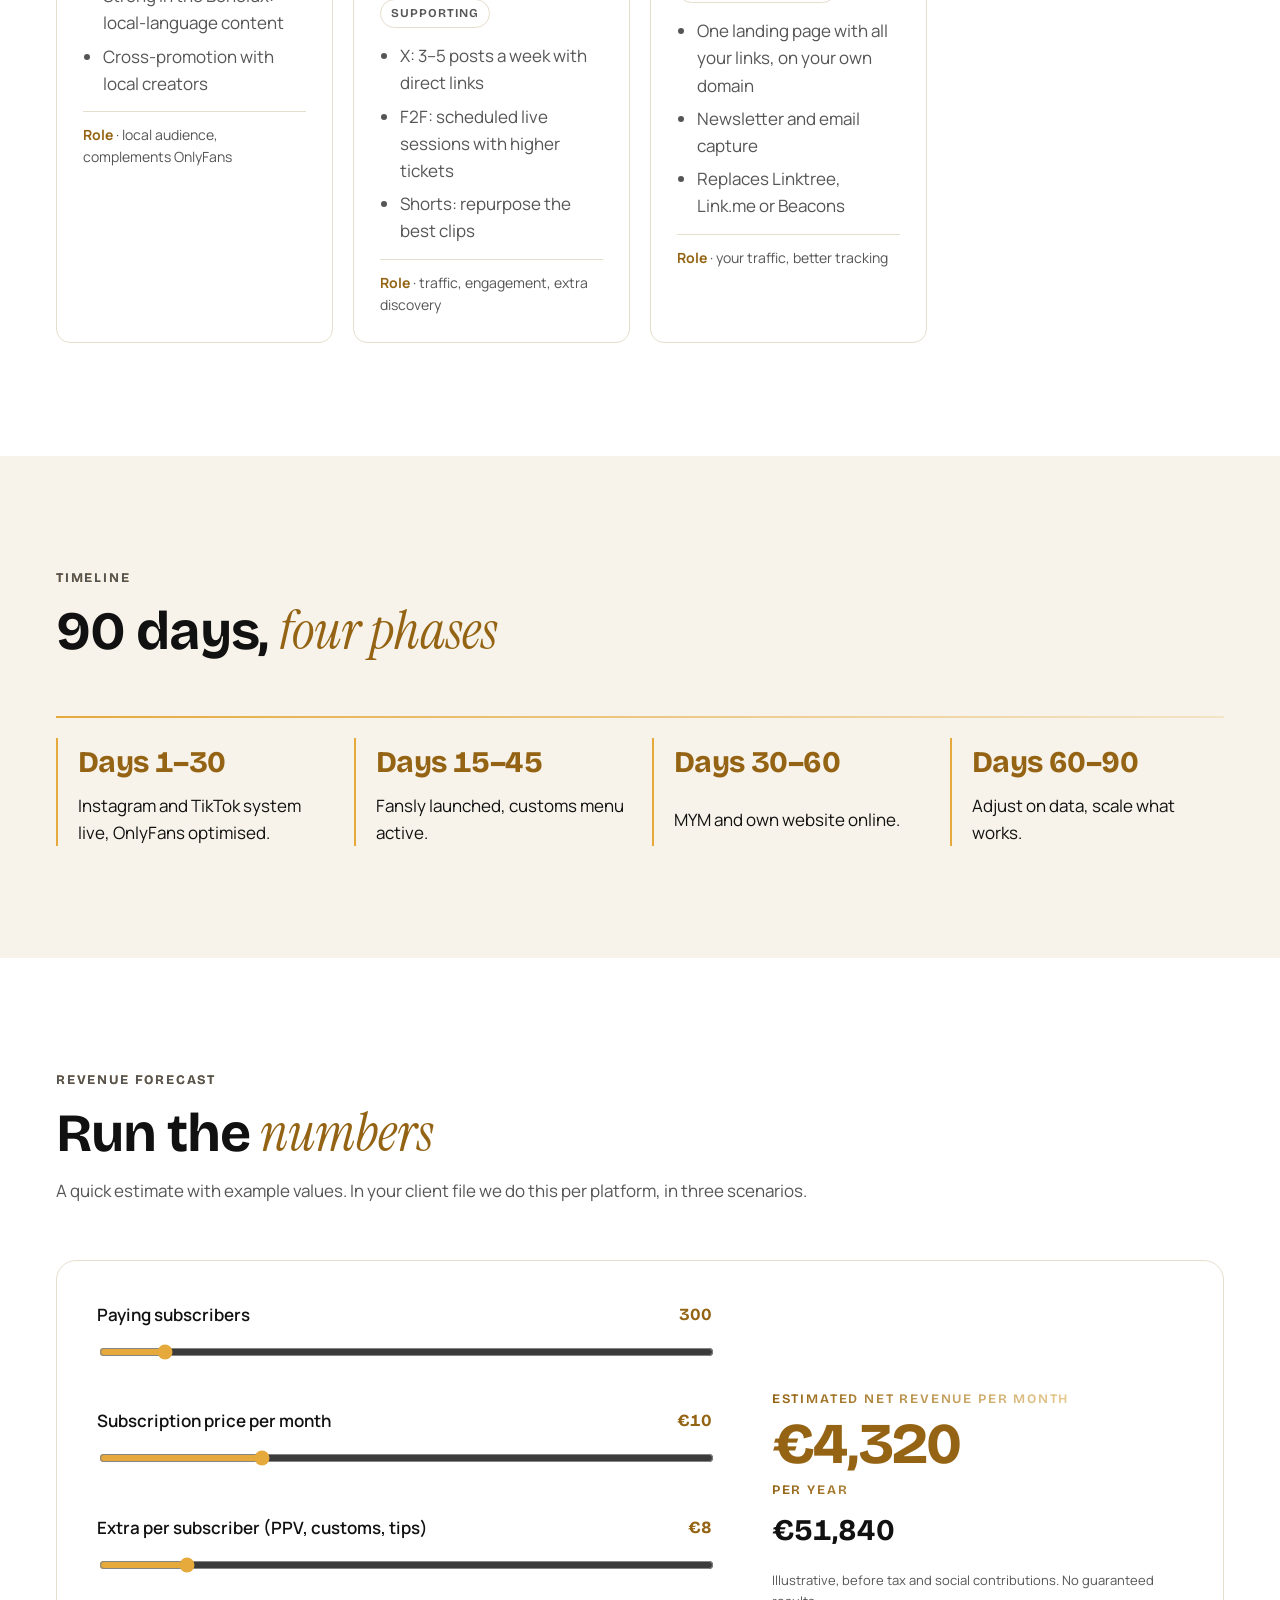
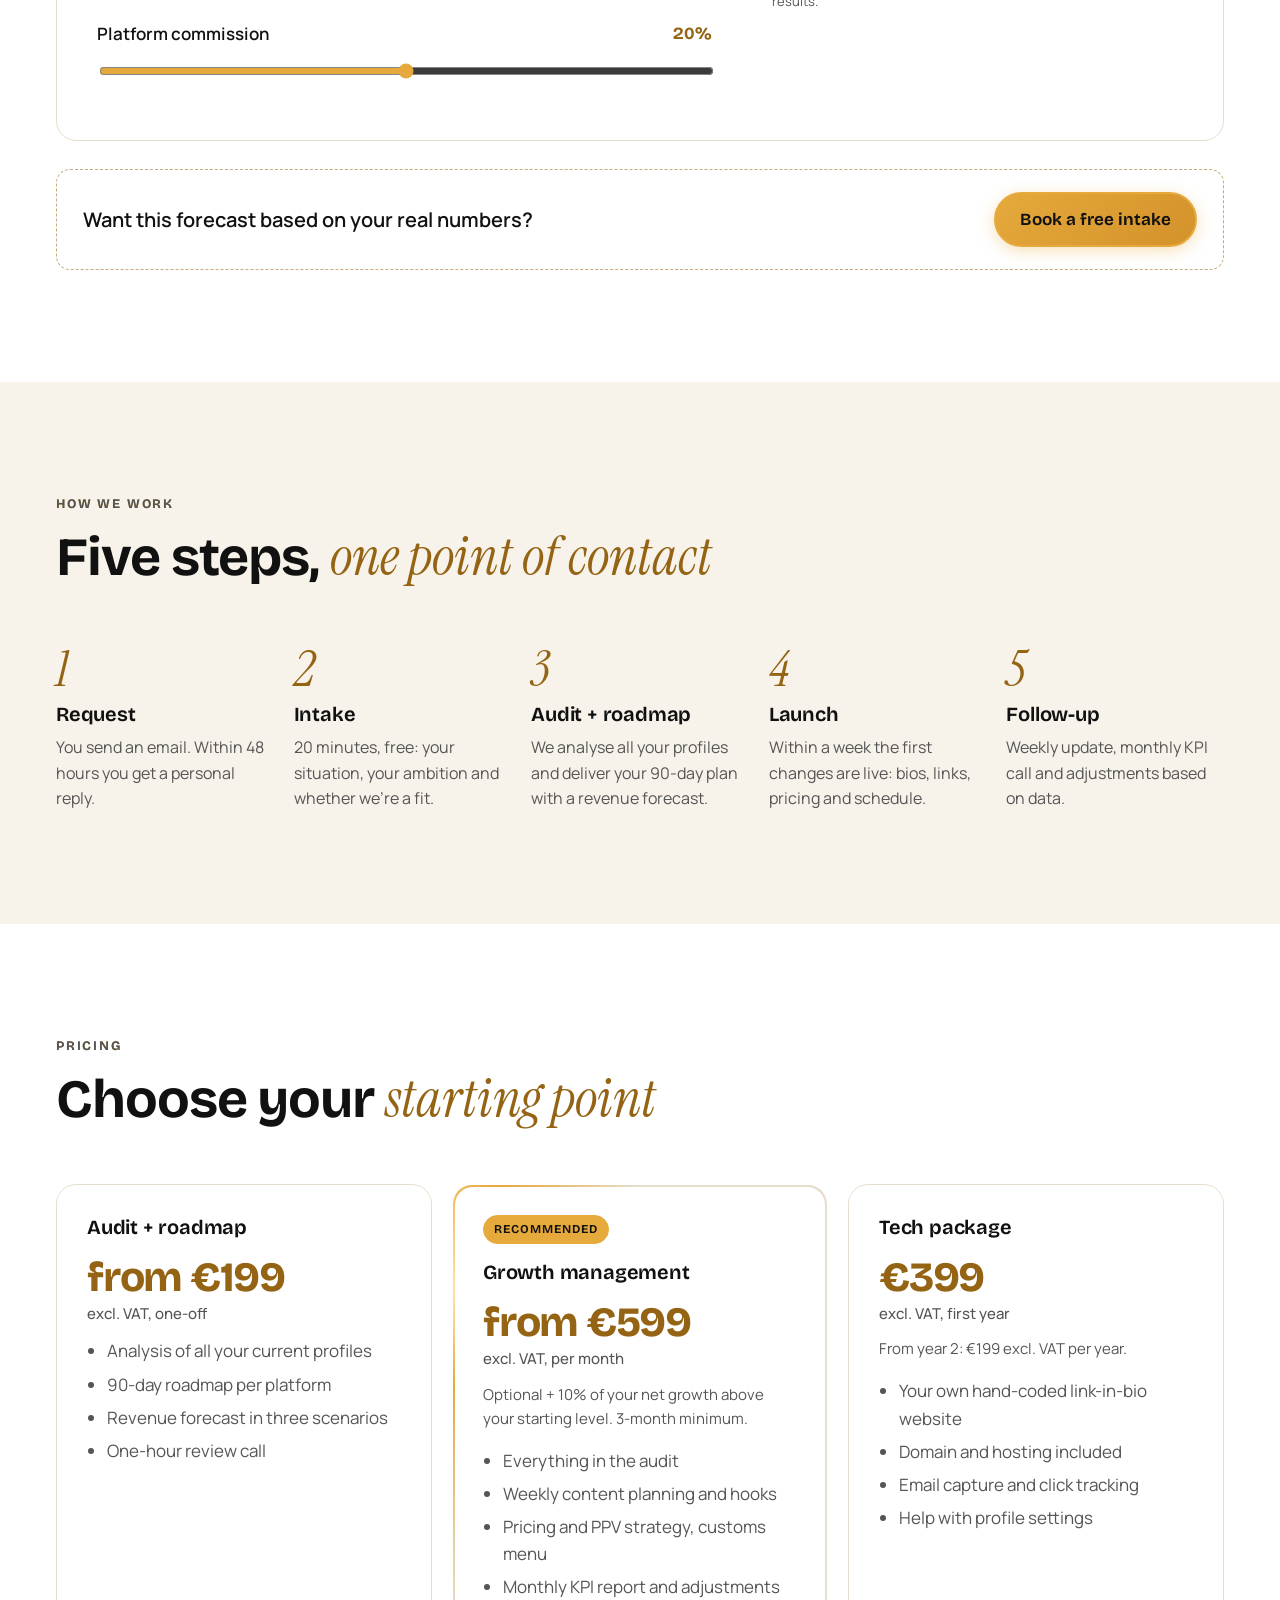
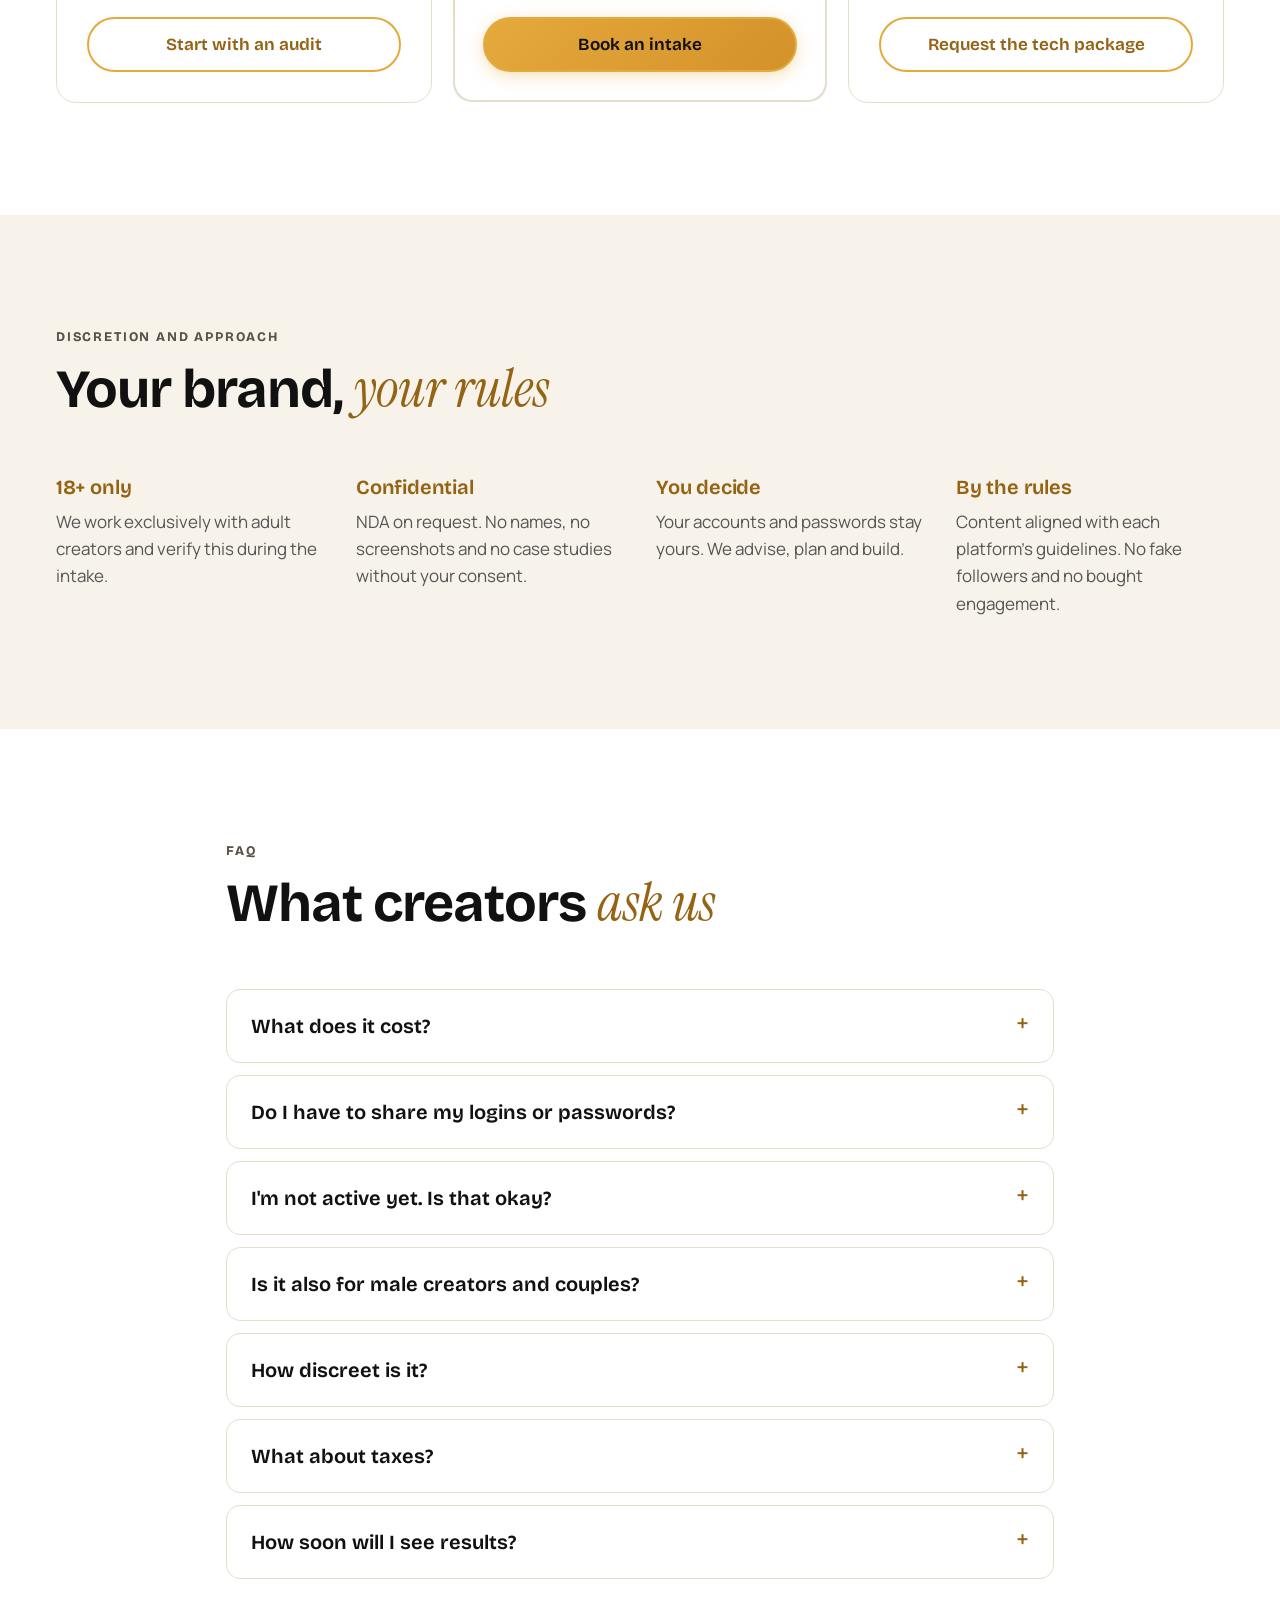
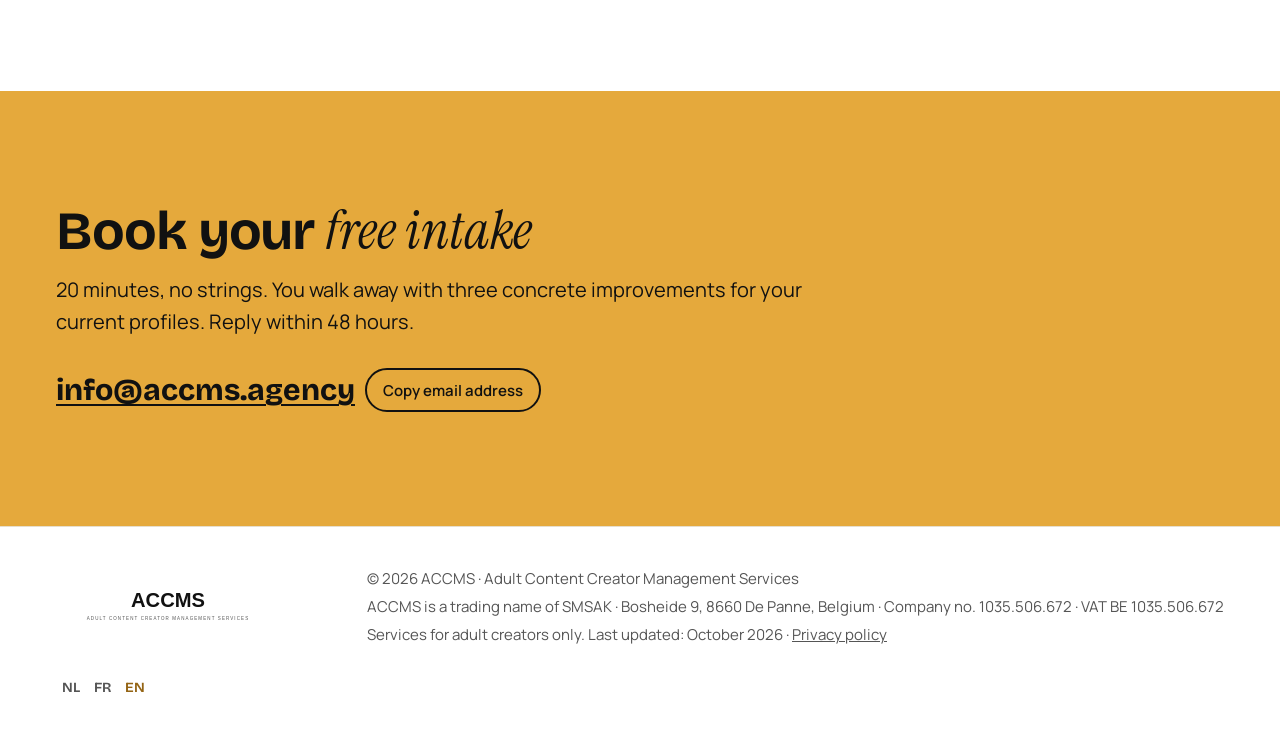
==== commit dc44243e: "Remove personal name Steve Van der Mieren from site" ====
--- a/en/index.html
+++ b/en/index.html
@@ -52,7 +52,7 @@
    "taxID": "1035.506.672",
    "founder": {
     "@type": "Person",
-    "name": "Steve Van der Mieren"
+    "name": "SMSAK"
    },
    "address": {
     "@type": "PostalAddress",
@@ -369,7 +369,7 @@
 <div class="wrap footer-row">
 <img class="logo-dark" style="display:none" src="../assets/accms-logo-dark.svg" alt="ACCMS" width="224" height="56" loading="lazy">
 <img class="logo-light" style="display:block" src="../assets/accms-logo-light.svg" alt="ACCMS" width="224" height="56" loading="lazy">
-<div class="footer-meta"><span>© 2026 ACCMS · Adult Content Creator Management Services</span><span>ACCMS is a trading name of SMSAK (Steve Van der Mieren) · Bosheide 9, 8660 De Panne, Belgium · Company no. 1035.506.672 · VAT BE 1035.506.672</span><span>Services for adult creators only. Last updated: October 2026 · <a href="privacy">Privacy policy</a></span></div>
+<div class="footer-meta"><span>© 2026 ACCMS · Adult Content Creator Management Services</span><span>ACCMS is a trading name of SMSAK · Bosheide 9, 8660 De Panne, Belgium · Company no. 1035.506.672 · VAT BE 1035.506.672</span><span>Services for adult creators only. Last updated: October 2026 · <a href="privacy">Privacy policy</a></span></div>
 <nav class="lang" aria-label="Language"><a href="../" hreflang="nl-BE" lang="nl-BE">NL</a><a href="../fr/" hreflang="fr-BE" lang="fr-BE">FR</a><a href="../en/" hreflang="en" lang="en" aria-current="page">EN</a></nav>
 </div>
 </footer>
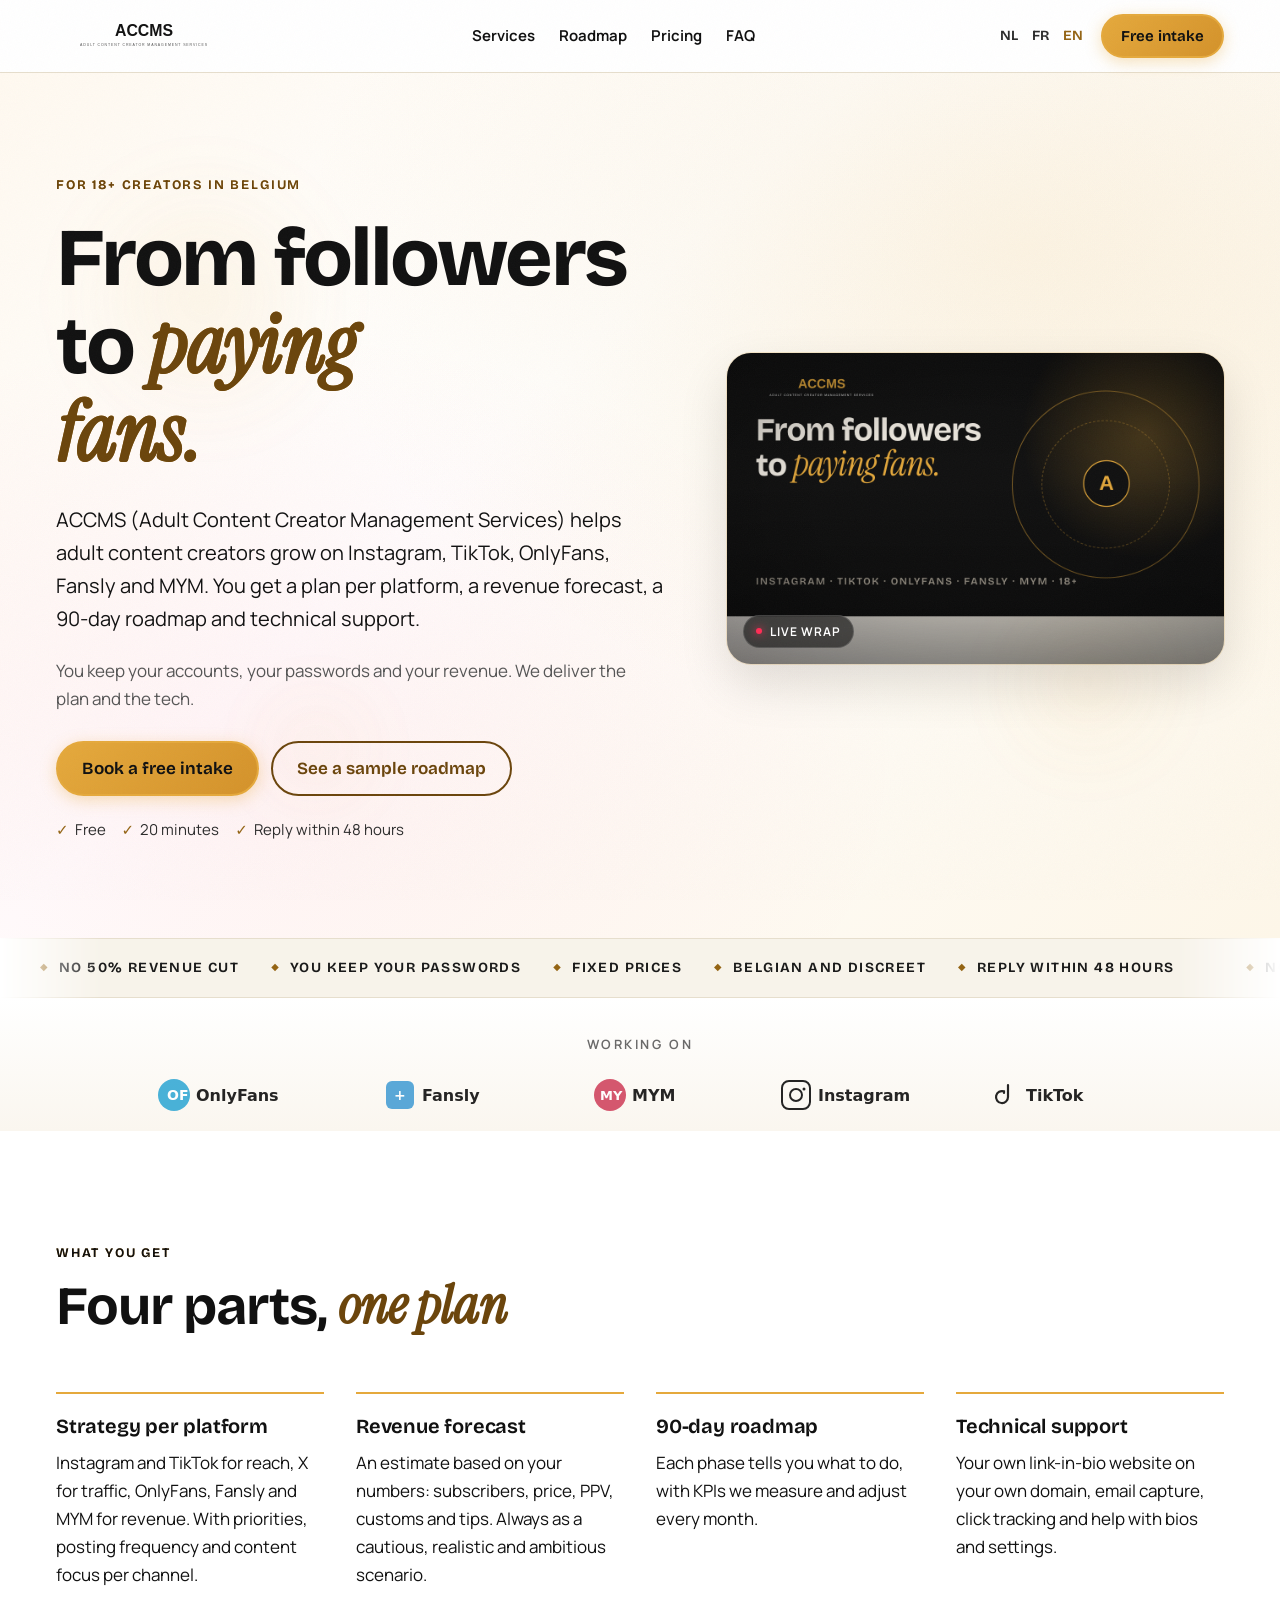
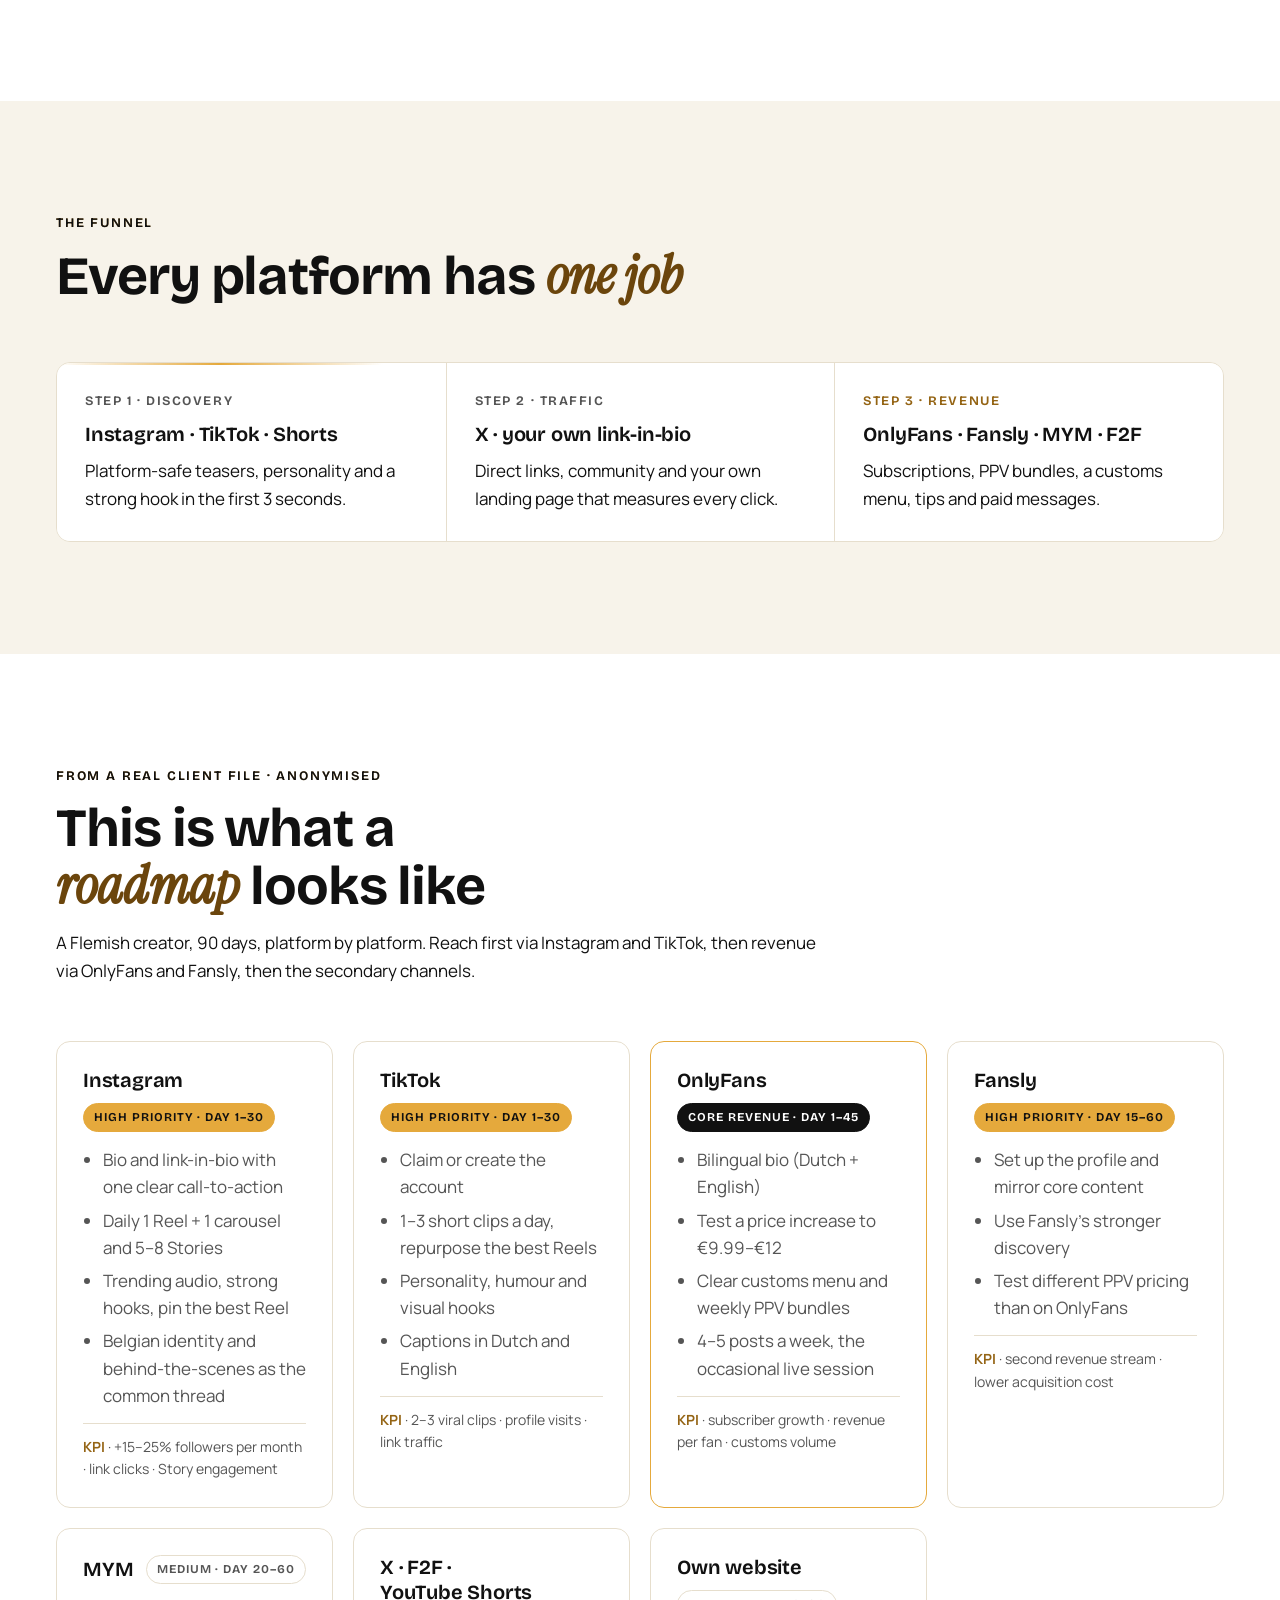
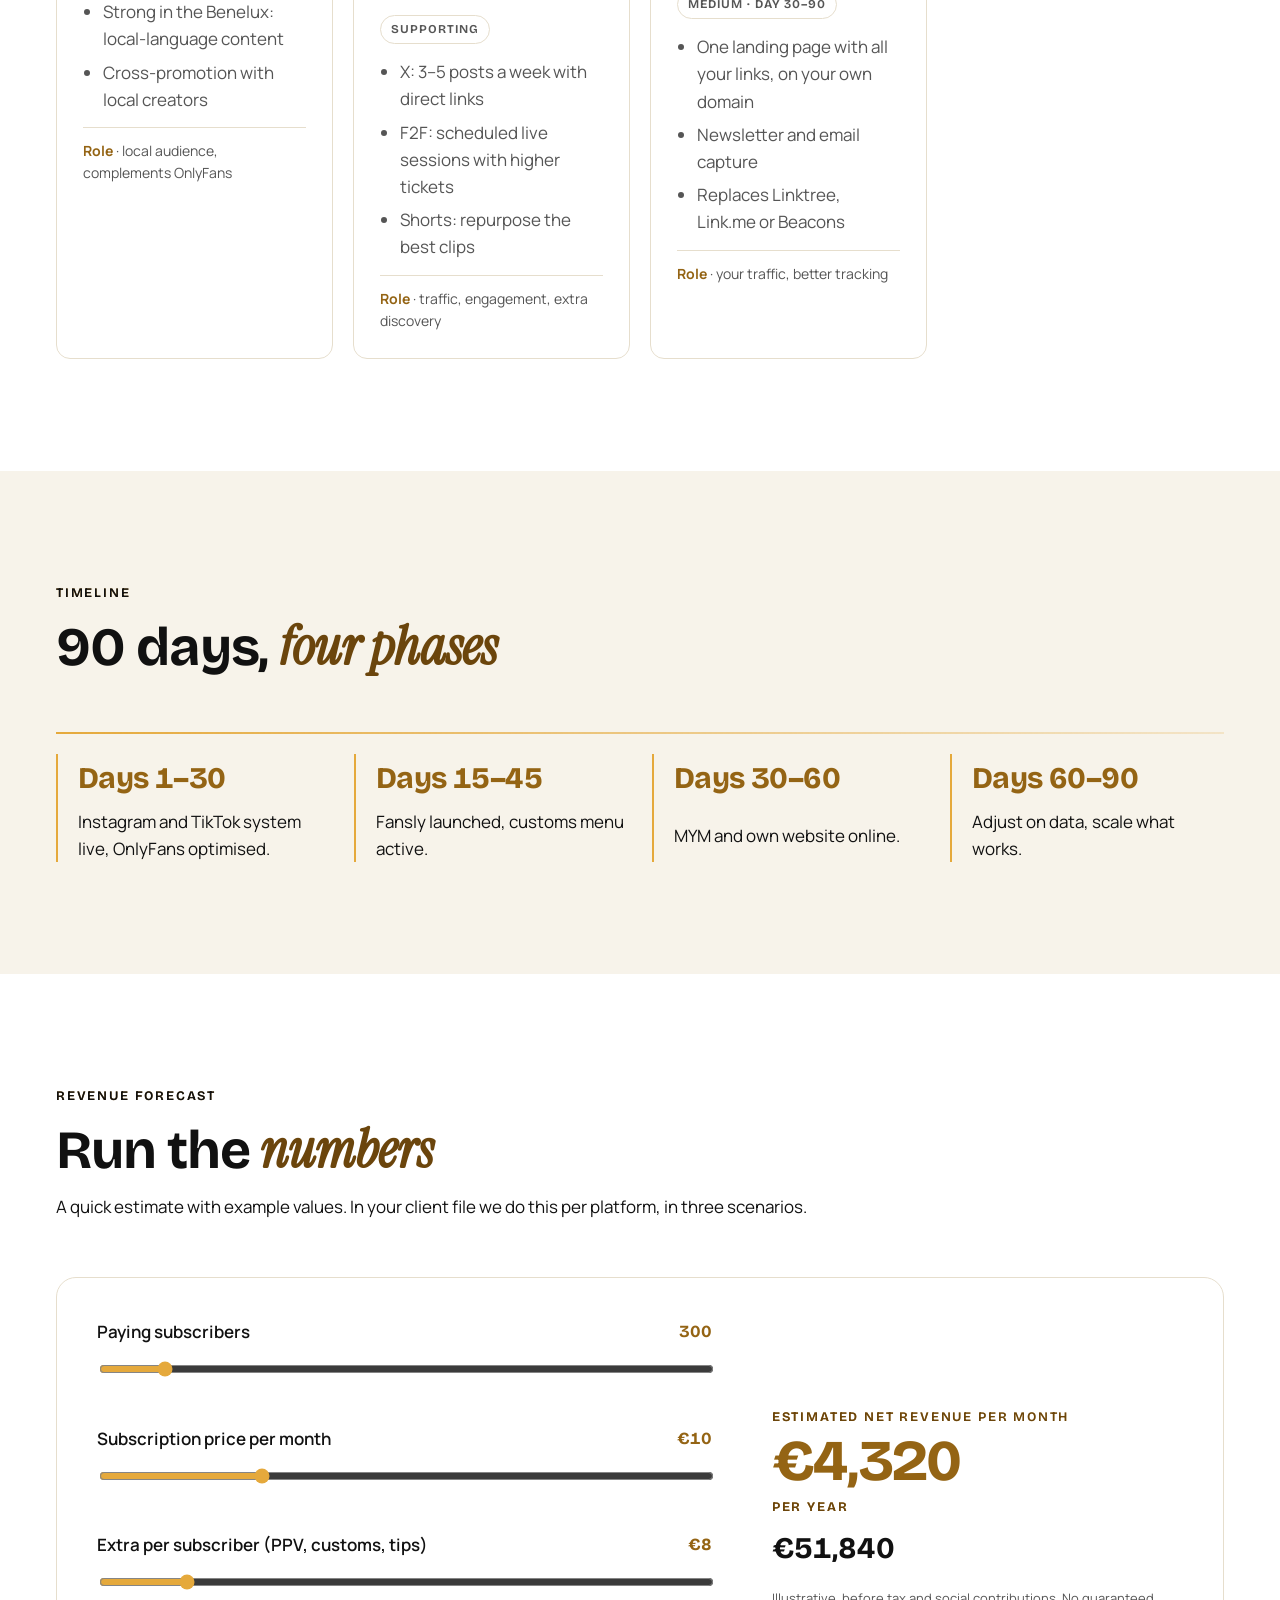
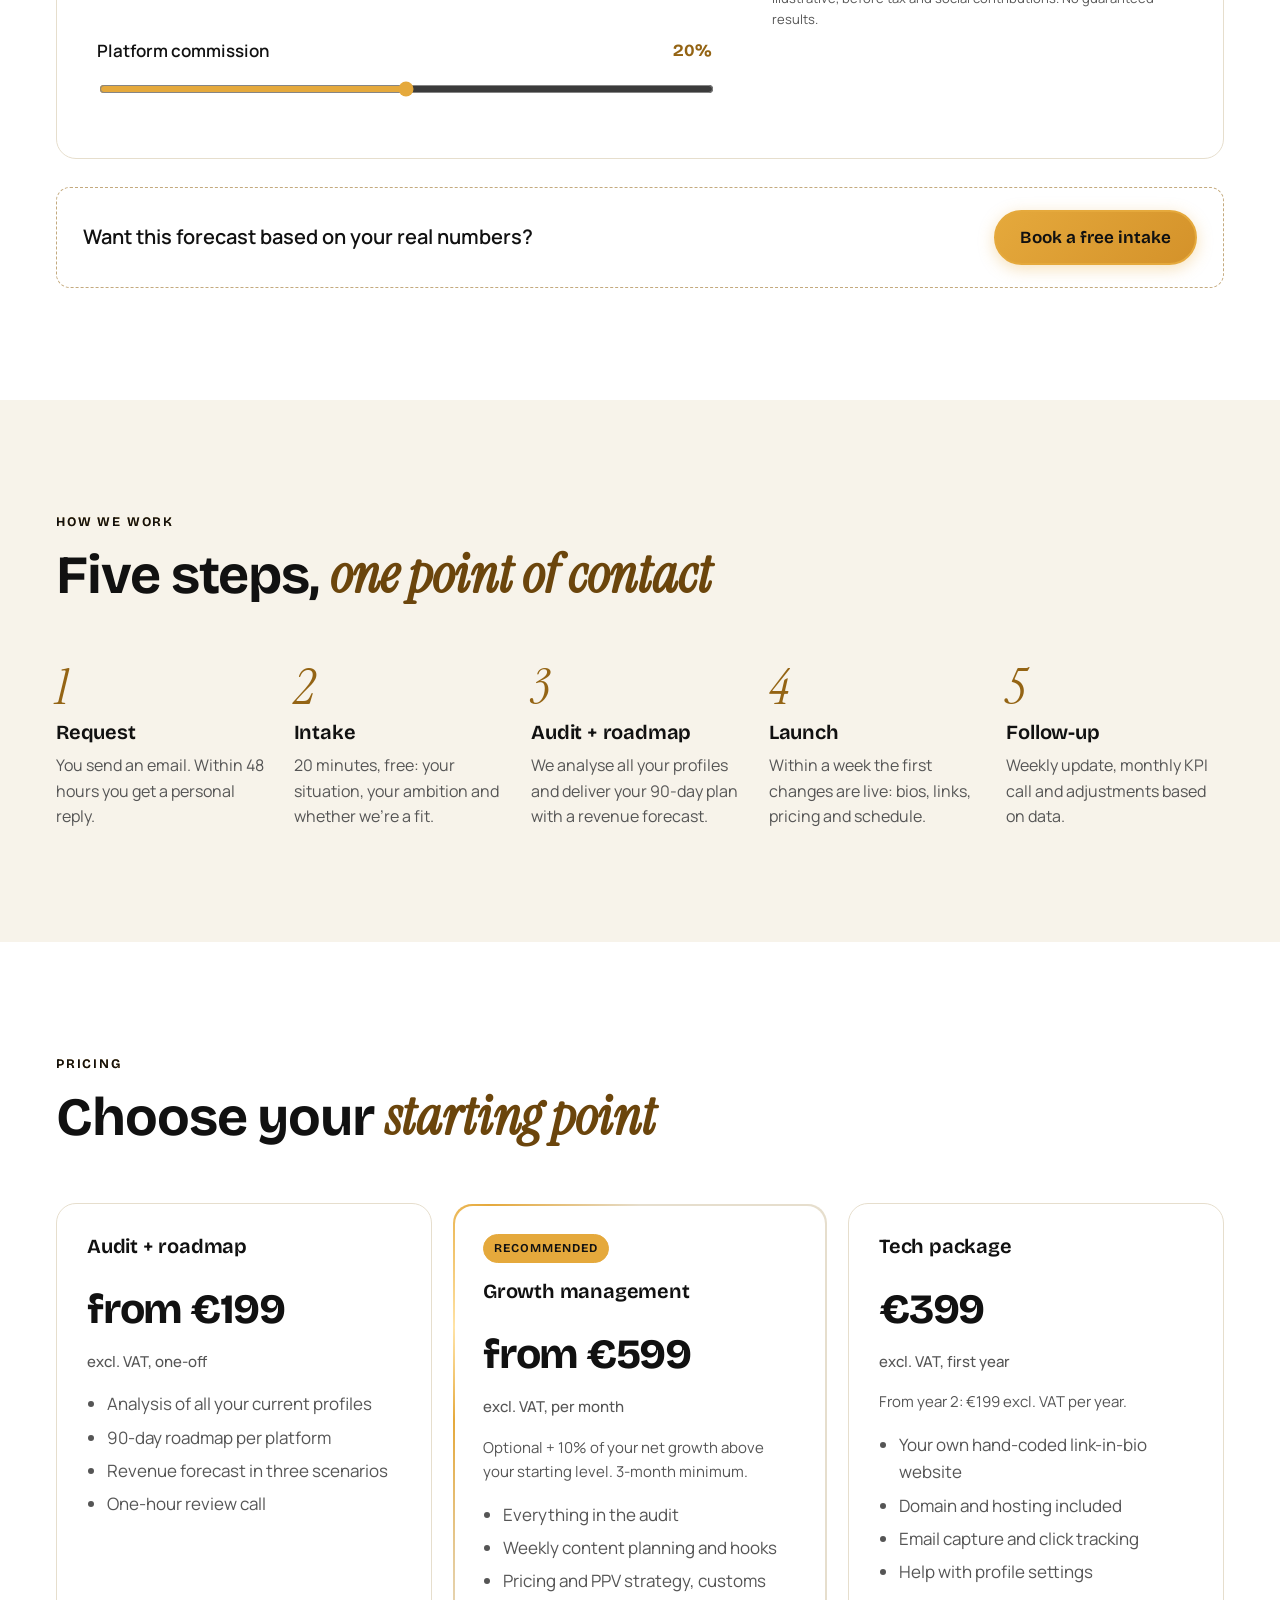
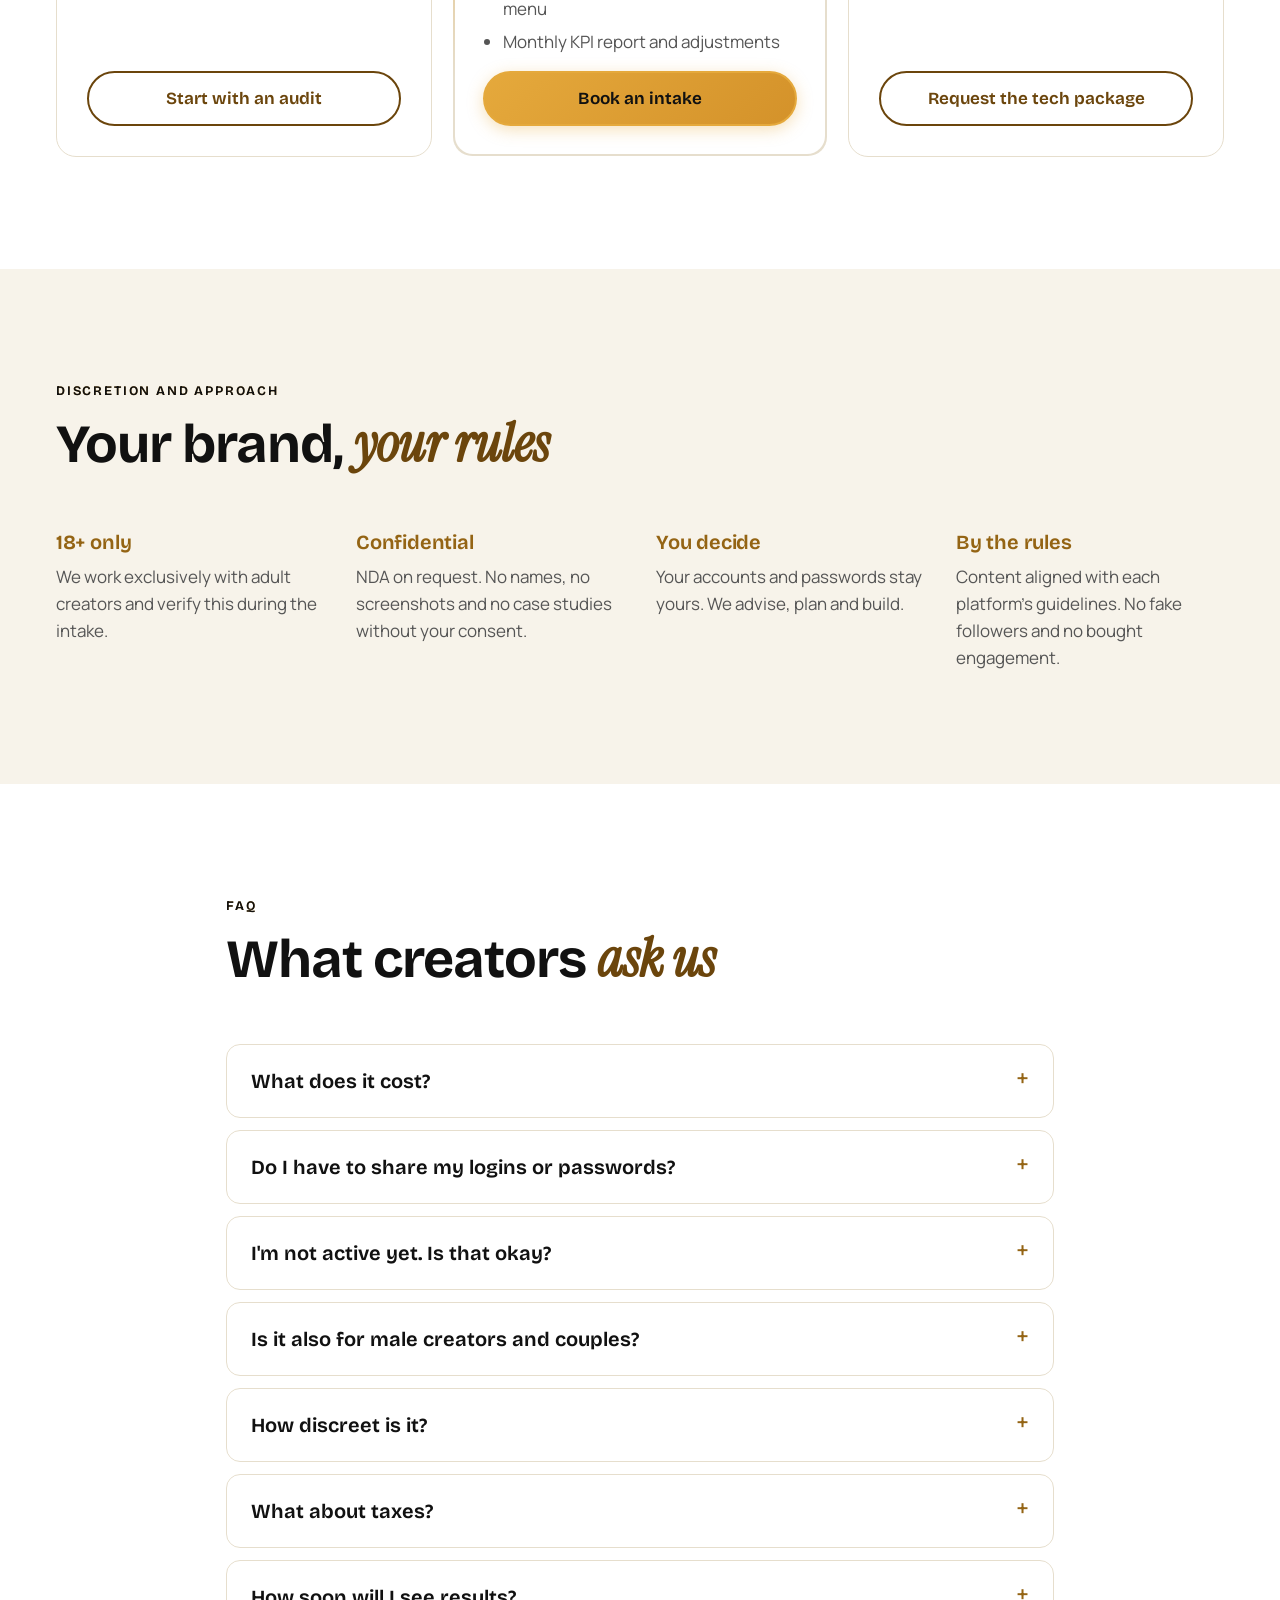
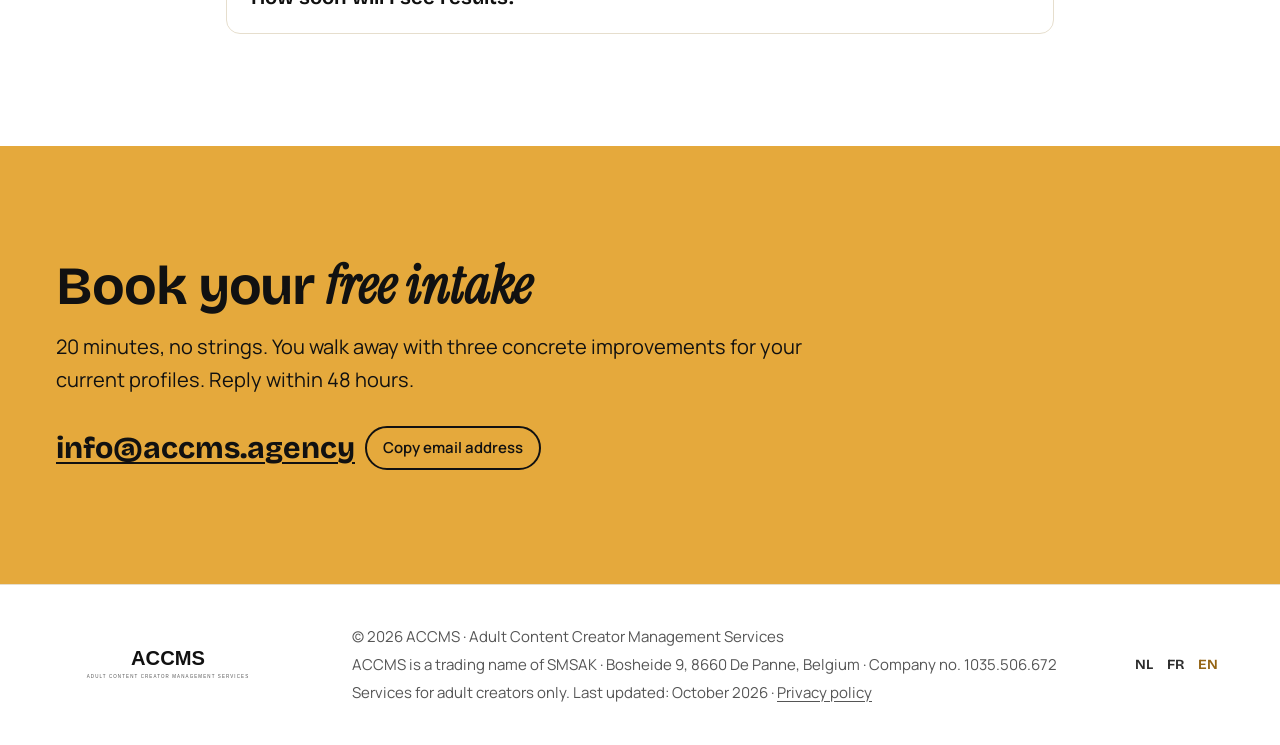
==== commit e1fac416: "Remove VAT number btw BE 1035.506.672 from site" ====
--- a/en/index.html
+++ b/en/index.html
@@ -369,7 +369,7 @@
 <div class="wrap footer-row">
 <img class="logo-dark" style="display:none" src="../assets/accms-logo-dark.svg" alt="ACCMS" width="224" height="56" loading="lazy">
 <img class="logo-light" style="display:block" src="../assets/accms-logo-light.svg" alt="ACCMS" width="224" height="56" loading="lazy">
-<div class="footer-meta"><span>© 2026 ACCMS · Adult Content Creator Management Services</span><span>ACCMS is a trading name of SMSAK · Bosheide 9, 8660 De Panne, Belgium · Company no. 1035.506.672 · VAT BE 1035.506.672</span><span>Services for adult creators only. Last updated: October 2026 · <a href="privacy">Privacy policy</a></span></div>
+<div class="footer-meta"><span>© 2026 ACCMS · Adult Content Creator Management Services</span><span>ACCMS is a trading name of SMSAK · Bosheide 9, 8660 De Panne, Belgium · Company no. 1035.506.672</span><span>Services for adult creators only. Last updated: October 2026 · <a href="privacy">Privacy policy</a></span></div>
 <nav class="lang" aria-label="Language"><a href="../" hreflang="nl-BE" lang="nl-BE">NL</a><a href="../fr/" hreflang="fr-BE" lang="fr-BE">FR</a><a href="../en/" hreflang="en" lang="en" aria-current="page">EN</a></nav>
 </div>
 </footer>
--- a/css/site.css
+++ b/css/site.css
@@ -835,3 +835,75 @@
 .hero-visual {
   box-shadow: 0 20px 50px rgba(0,0,0,.12), 0 0 0 1px rgba(229,169,60,.2);
 }
+
+/* ===== Contrast & readability improvements (light) ===== */
+:root, :root[data-theme="light"] {
+  --fg: #0F0F0F;
+  --muted: #3D3D3D;
+  --accent-ink: #7A4F0E;
+}
+
+body {
+  color: var(--fg);
+  -webkit-font-smoothing: antialiased;
+  text-rendering: optimizeLegibility;
+}
+
+.hero .lead,
+.section-head p,
+.promise,
+.col p,
+.funnel p,
+.plan p,
+.faq details p,
+.contact p {
+  color: var(--fg);
+  line-height: 1.65;
+}
+
+.muted,
+.micro,
+.platforms-label,
+.lang a {
+  color: #2C2C2C;
+}
+
+.label,
+.hero h1 em,
+h2 em,
+.accent-ink {
+  color: #6B450C;
+  font-weight: 600;
+}
+
+a {
+  color: #6B450C;
+  text-underline-offset: 3px;
+}
+a:hover {
+  color: #0F0F0F;
+}
+
+.btn-ghost {
+  color: #6B450C;
+  border-color: #6B450C;
+}
+
+.main-nav a {
+  color: #0F0F0F;
+  font-weight: 650;
+}
+
+.usp li {
+  color: #1A1A1A;
+}
+
+/* Ensure visual card text stays readable */
+.visual-card-content {
+  color: #FFFFFF;
+  text-shadow: 0 1px 3px rgba(0,0,0,.6);
+}
+.visual-card h3,
+.visual-card p {
+  color: #FFFFFF;
+}
